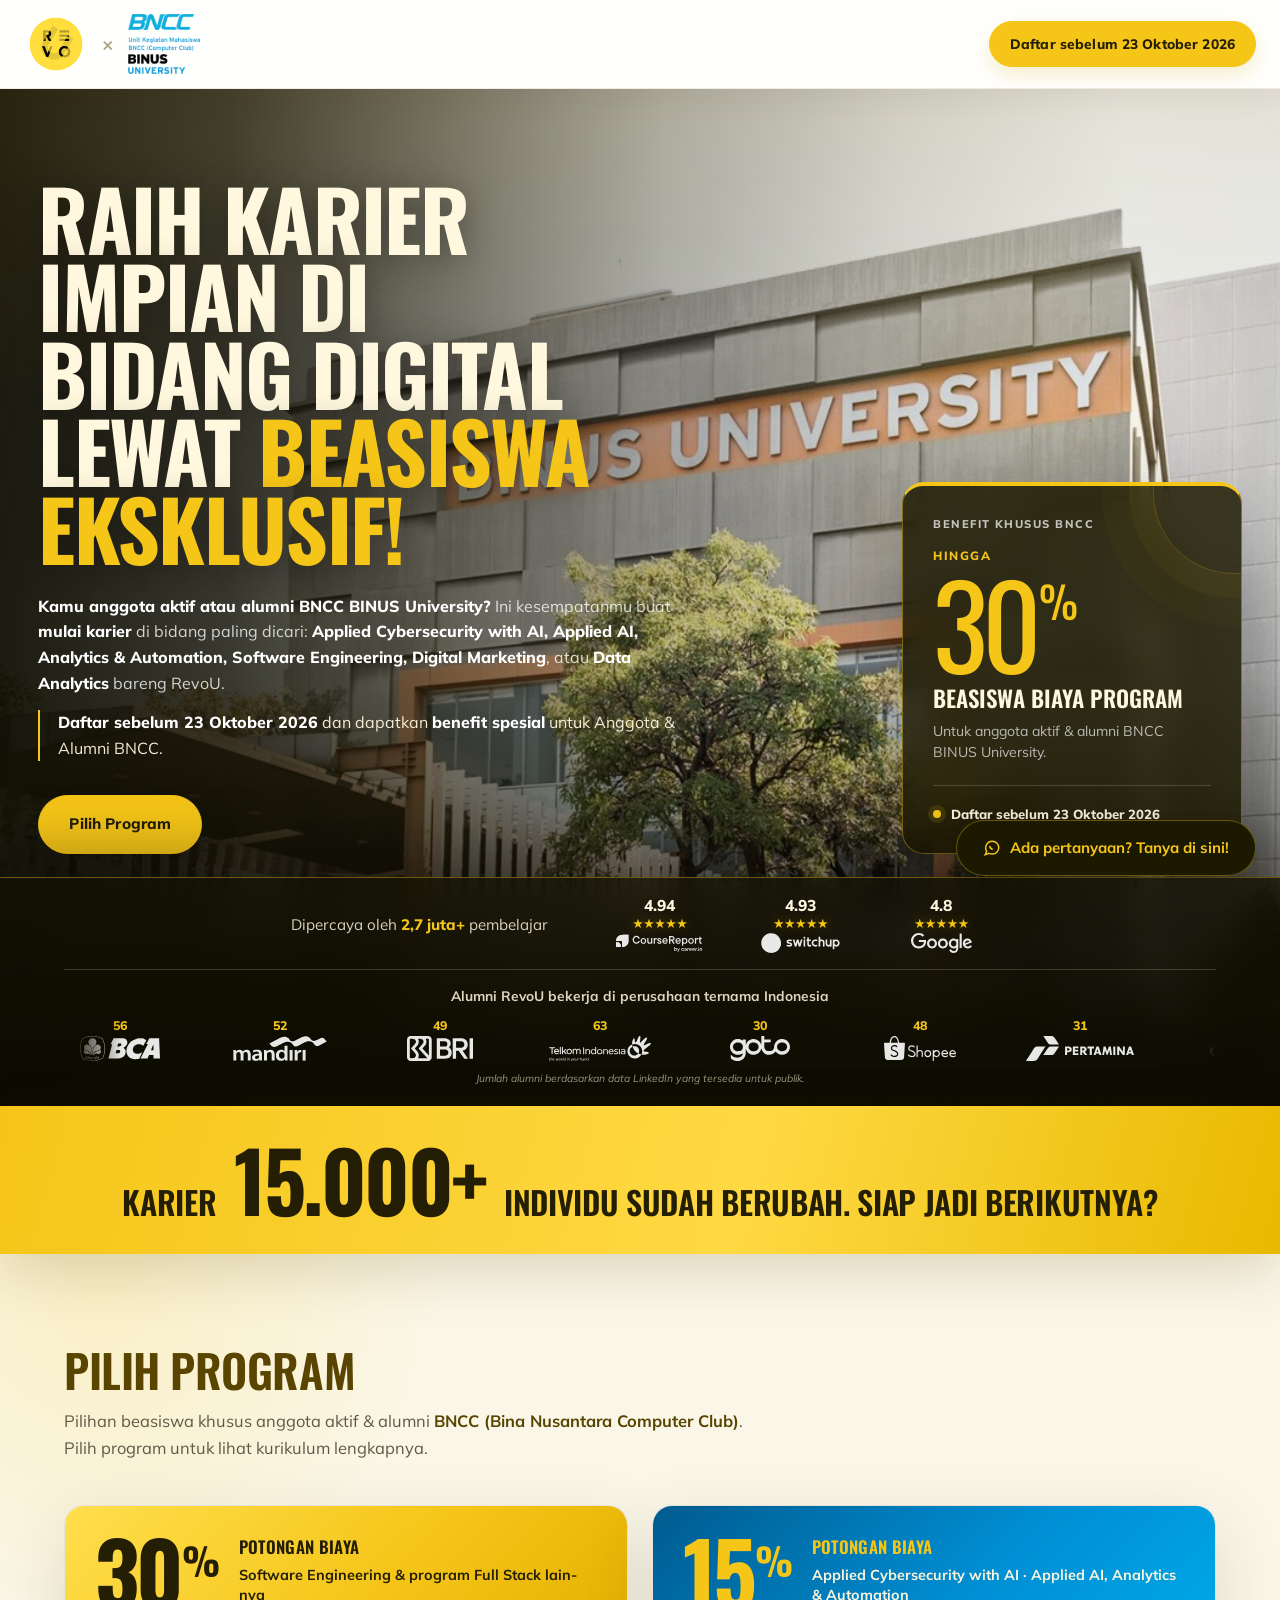
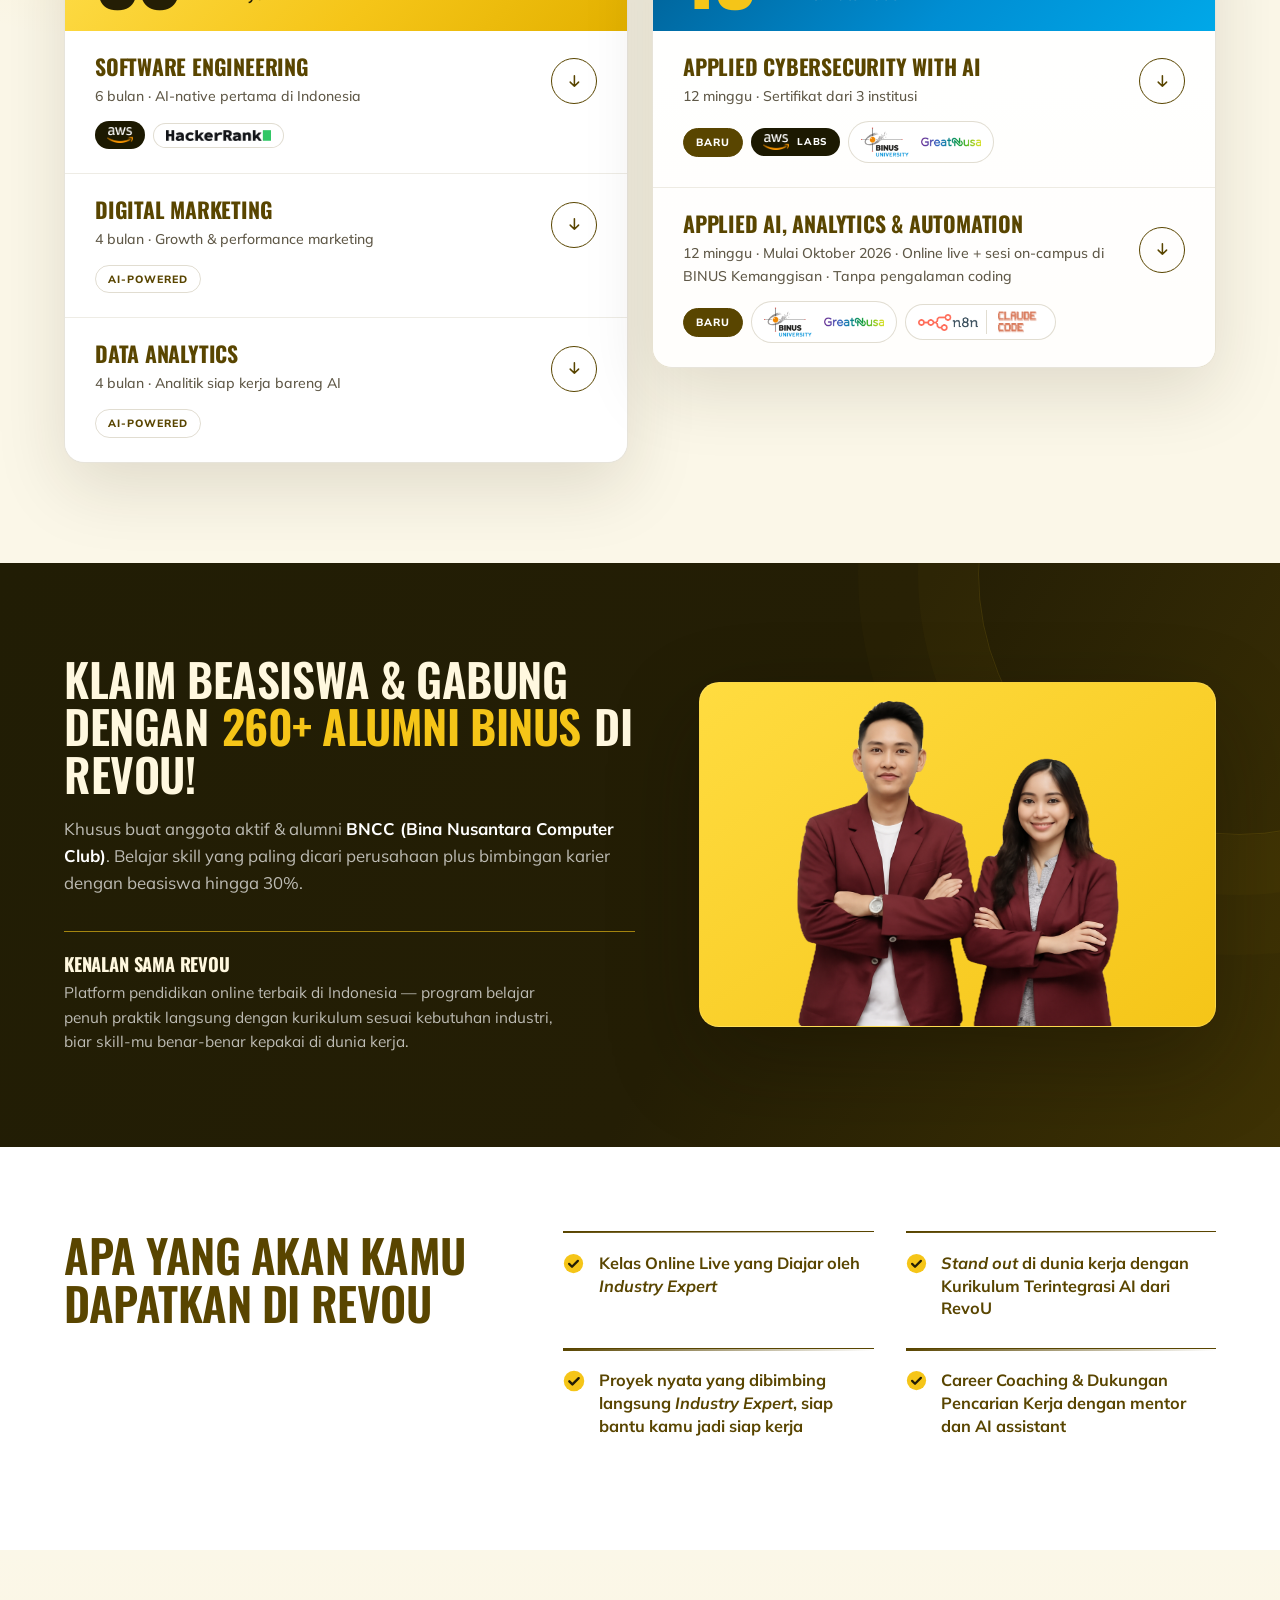
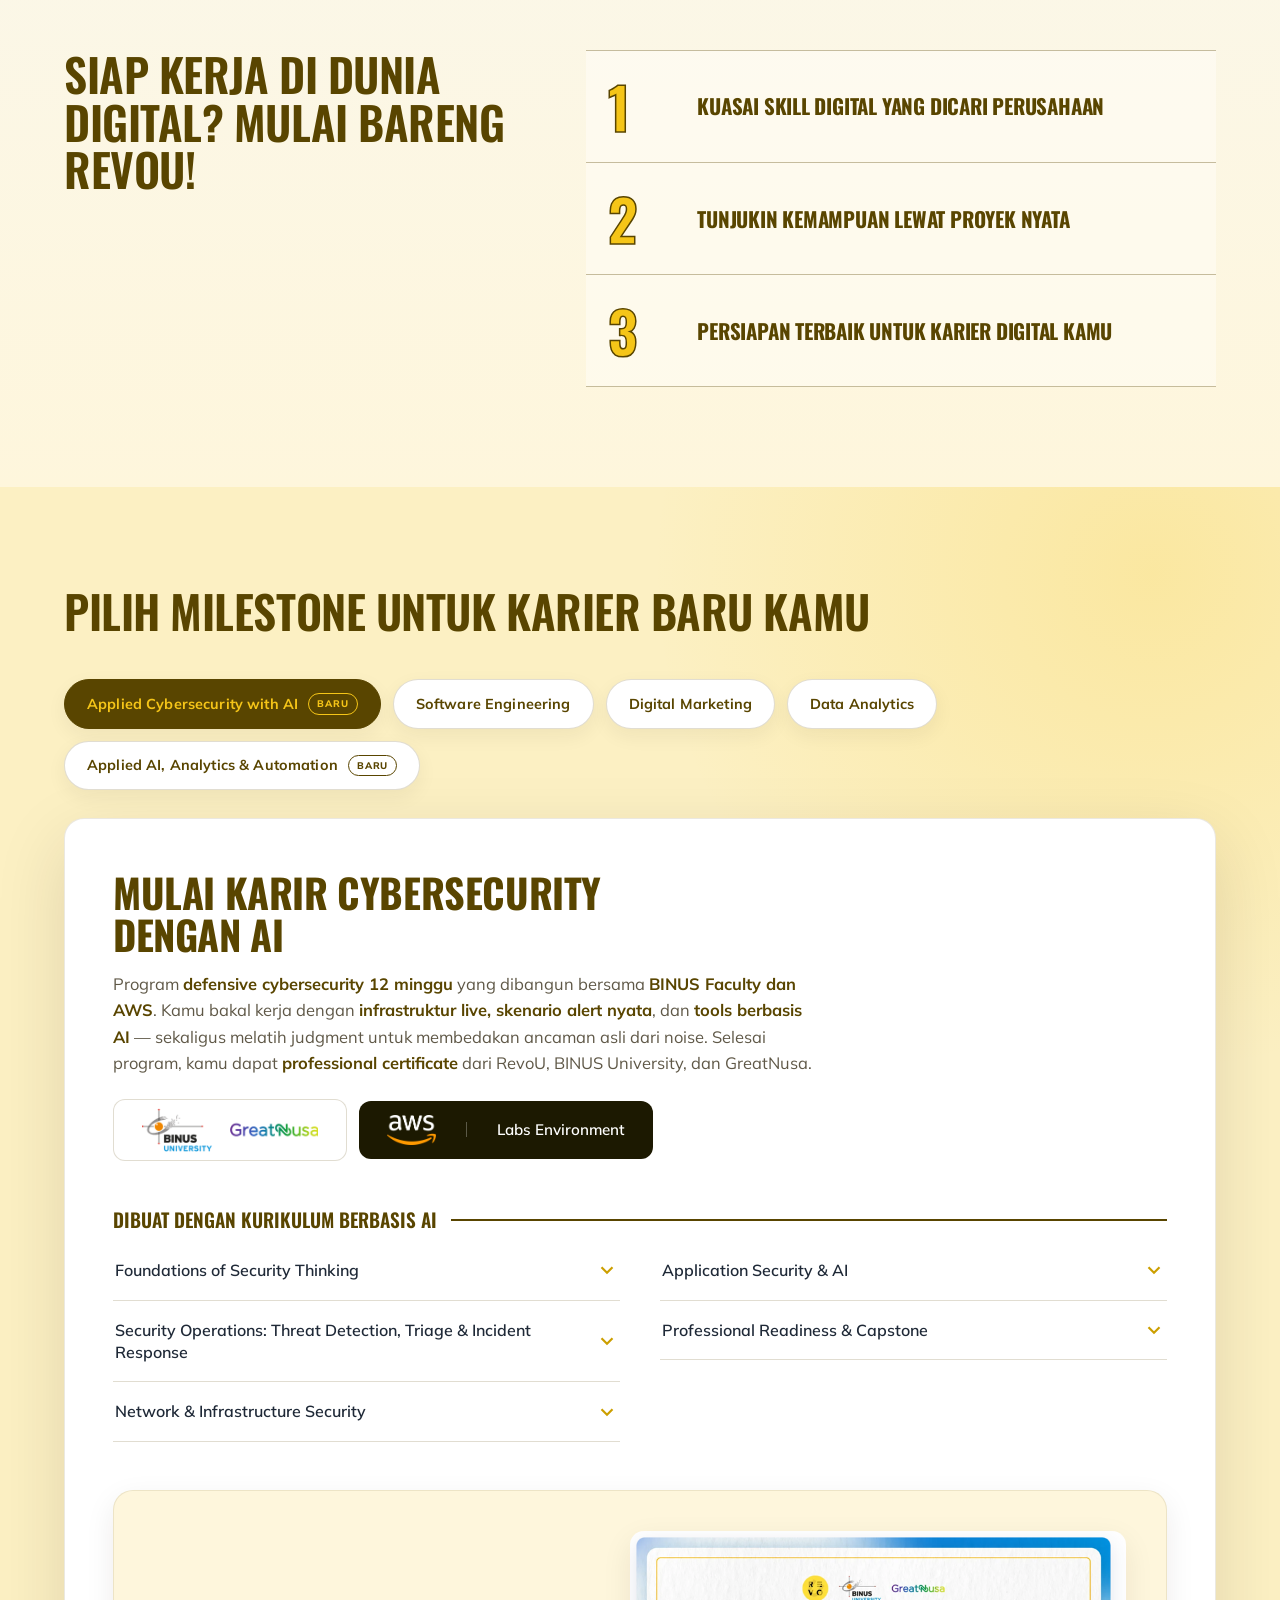
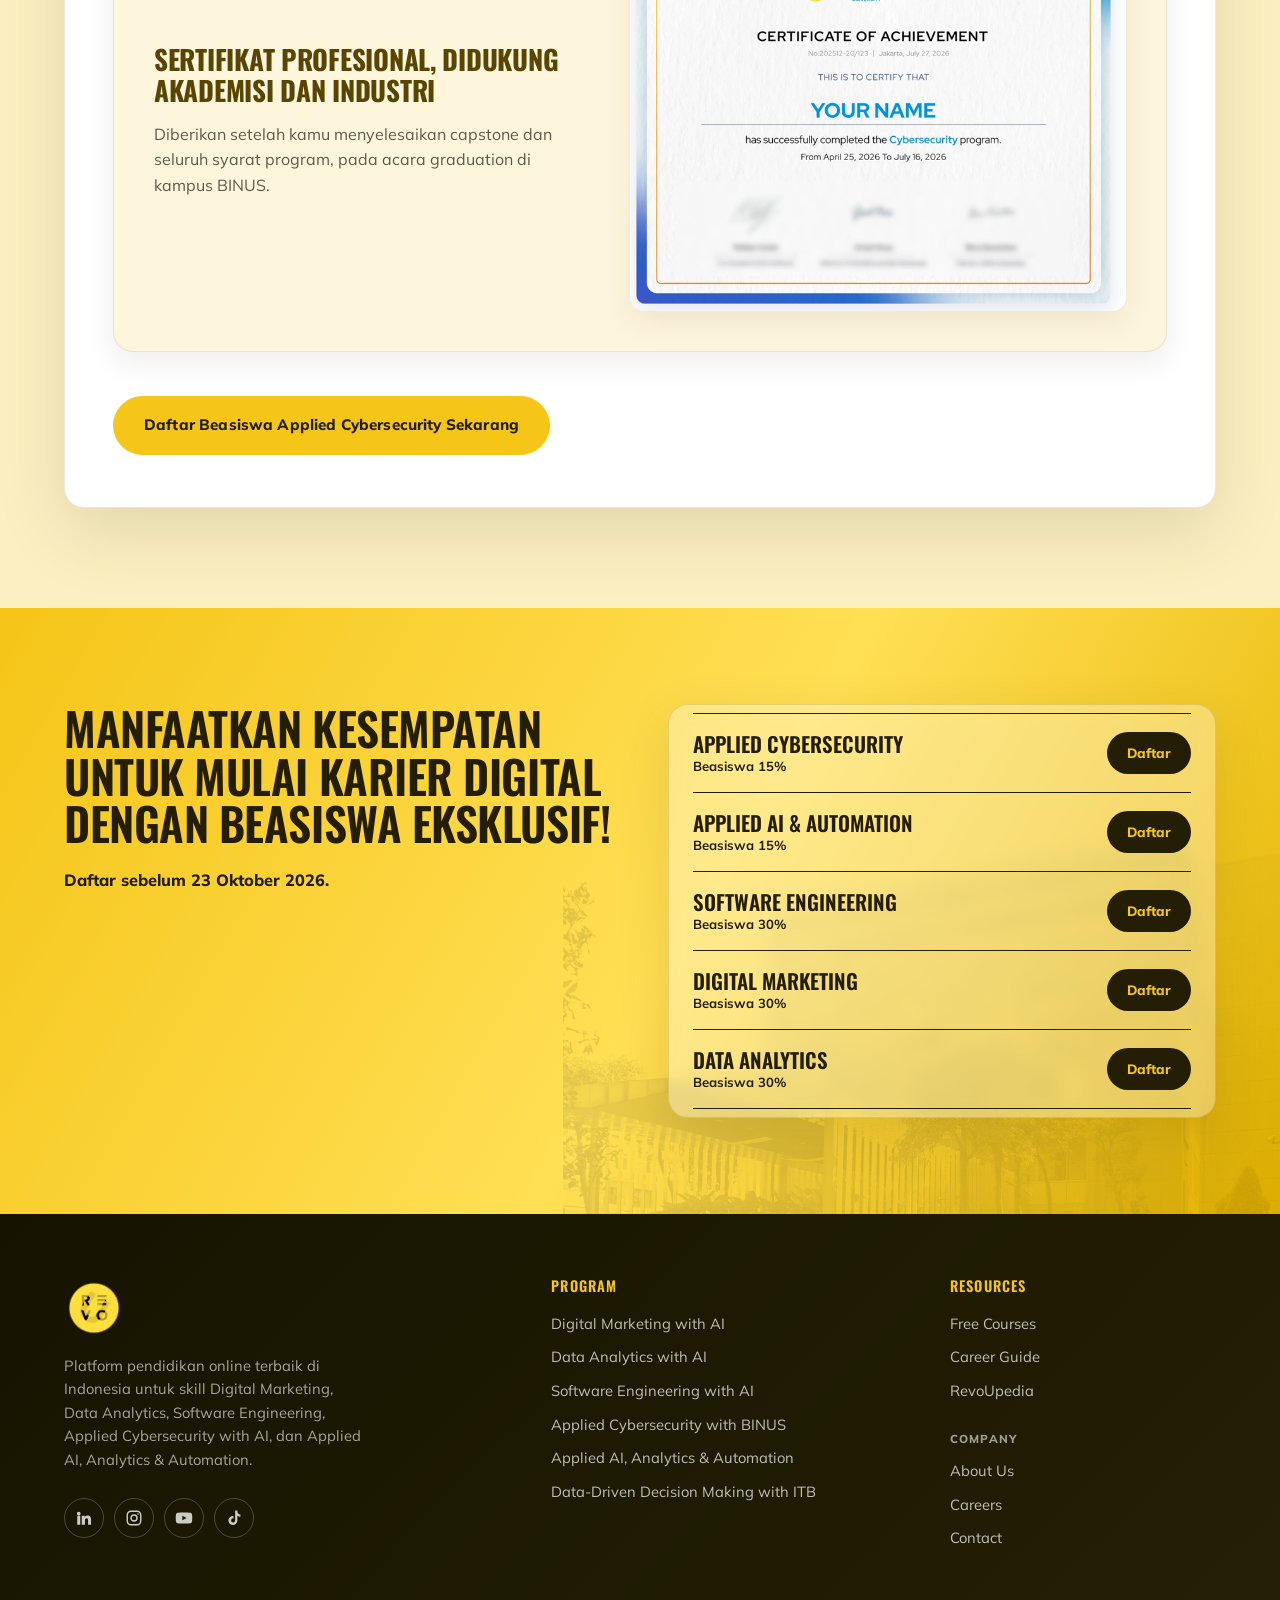
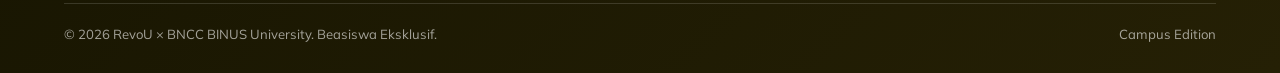
==== binus-bncc/index.html @ b72f0e7e "Use BINUS blue for 15 percent tier" ====
<!DOCTYPE html>
<html lang="id">
<head>
<meta charset="UTF-8">
<meta name="viewport" content="width=device-width, initial-scale=1.0">
<title>Beasiswa Eksklusif BNCC × RevoU — Campus Edition</title>
<meta name="description" content="Raih beasiswa eksklusif hingga 30% untuk anggota & alumni BNCC dari RevoU untuk program Software Engineering, Data Analytics, Digital Marketing, Applied Cybersecurity & Applied AI Automation. Daftar sekarang!">
<link rel="canonical" href="https://offer.revou.co/binus-bncc">
<meta property="og:type" content="website">
<meta property="og:site_name" content="RevoU x BNCC">
<meta property="og:locale" content="id_ID">
<meta property="og:url" content="https://offer.revou.co/binus-bncc">
<meta property="og:title" content="Beasiswa Eksklusif BNCC untuk Karier Masa Depan">
<meta property="og:description" content="Raih beasiswa eksklusif hingga 30% untuk anggota & alumni BNCC dari RevoU. Daftar sebelum 23 Oktober 2026.">
<meta property="og:image" content="https://offer.revou.co/binus-bncc/images/og-image.jpg">
<meta property="og:image:width" content="2253">
<meta property="og:image:height" content="1203">
<meta property="og:image:alt" content="Beasiswa Eksklusif BNCC x RevoU">
<meta name="twitter:card" content="summary_large_image">
<meta name="twitter:title" content="Beasiswa Eksklusif BNCC untuk Karier Masa Depan">
<meta name="twitter:description" content="Raih beasiswa eksklusif hingga 30% untuk anggota & alumni BNCC dari RevoU. Daftar sebelum 23 Oktober 2026.">
<meta name="twitter:image" content="https://offer.revou.co/binus-bncc/images/og-image.jpg">

<link rel="icon" type="image/png" href="/binus-bncc/images/revou-logo.png">
<link rel="apple-touch-icon" href="/binus-bncc/images/revou-logo.png">
<link rel="preconnect" href="https://fonts.googleapis.com">
<link rel="preconnect" href="https://fonts.gstatic.com" crossorigin>
<link href="https://fonts.googleapis.com/css2?family=Mulish:wght@400;500;600;700;800&family=Oswald:wght@500;600;700&display=swap" rel="stylesheet">
<link rel="preload" as="image" href="/binus-bncc/images/binus-campus.jpg">
<style>
  /* ============================================================
     RATE TIERS — a revou.co-faithful variation.
     The brand is a hard constraint here, so every token is revou.co's: cream page,
     one saturated yellow, the dark gold-brown as heading ink and hairline, Oswald
     uppercase for the display voice, Mulish for everything read, full pills for
     every button. What changes is composition:
       - the offer is organised the way it actually works — two scholarship rates,
         each owning its programmes — instead of five look-alike cards with rails
       - every section commits to a left-aligned, asymmetric split; nothing is a
         centred stack
       - hierarchy comes from brand colour blocks (yellow tier, brown tier, yellow
         close) and brown hairlines, not from soft shadows on every surface
     Radius is by role: 20px panels, 14px media, 999px controls. No box-shadows.
     ============================================================ */
  :root{
    --cream:#fef6dc;
    --cream-deep:#fcf0c3;
    --white:#ffffff;
    --yellow:#f5c518;
    --yellow-hover:#ffd233;
    --gold:#cc9f00;
    --brown:#594500;
    --brown-deep:#241e05;
    --night:#1c1901;
    --ink:#1f2937;
    --muted:#5f5847;
    --border:rgba(89,69,0,.18);
    --border-soft:rgba(89,69,0,.10);
    --r-panel:20px;
    --r-media:14px;
    --maxw:1200px;
    --nav-h:89px;           /* 64px logo + 24px padding + 1px border */
  }
  *{box-sizing:border-box;margin:0;padding:0}
  html{scroll-behavior:smooth}
  body{font-family:'Mulish',system-ui,-apple-system,sans-serif;background:var(--cream);color:var(--ink);
    line-height:1.6;-webkit-font-smoothing:antialiased;overflow-x:hidden}
  img{max-width:100%}
  /* components set their own display, which would otherwise beat the `hidden` attribute */
  [hidden]{display:none!important}
  ::selection{background:var(--yellow);color:var(--brown-deep)}
  :focus-visible{outline:3px solid var(--brown);outline-offset:3px;border-radius:6px}
  .wrap{max-width:var(--maxw);margin:0 auto;padding:0 24px}
  .vh{position:absolute;width:1px;height:1px;overflow:hidden;clip:rect(0 0 0 0);clip-path:inset(50%);white-space:nowrap}
  h1,h2,h3,h4{font-family:'Oswald','Arial Narrow',sans-serif;text-transform:uppercase;font-weight:600;
    line-height:1.05;letter-spacing:-.01em;color:var(--brown)}
  h1{font-size:clamp(2.6rem,5.6vw,4.5rem);font-weight:700;letter-spacing:-.02em;line-height:1}
  h2{font-size:clamp(1.9rem,3.8vw,2.85rem)}
  h3{font-size:clamp(1.2rem,2vw,1.6rem);font-weight:700}
  p{color:var(--muted)}
  b{color:var(--brown);font-weight:700}
  /* the highlighter: a hard-stop band of brand yellow behind a phrase — used on the one
     phrase per headline that carries the offer, never as general decoration */
  .mark{background:linear-gradient(transparent 58%,var(--yellow) 58%,var(--yellow) 94%,transparent 94%);
    padding:0 .06em;-webkit-box-decoration-break:clone;box-decoration-break:clone}

  /* ---- buttons: revou.co's one shape, the full pill ---- */
  .btn{display:inline-flex;align-items:center;justify-content:center;gap:10px;font-family:inherit;
    font-weight:800;font-size:.95rem;letter-spacing:.01em;padding:16px 30px;border-radius:999px;
    background:var(--yellow);color:var(--brown-deep);border:1.5px solid var(--yellow);text-decoration:none;
    cursor:pointer;text-align:center;transition:background .15s ease,color .15s ease,border-color .15s ease}
  .btn:hover{background:var(--yellow-hover);border-color:var(--yellow-hover)}
  .btn:active{background:var(--gold);border-color:var(--gold)}
  .btn.line{background:transparent;border-color:var(--brown);color:var(--brown)}
  .btn.line:hover{background:var(--brown);color:var(--cream)}
  .ico{width:1.05em;height:1.05em;flex:0 0 auto;display:block}

  /* ---- top bar ---- */
  /* sticky, so the logos and the deadline CTA stay in reach down the whole page */
  .topbar{position:sticky;top:0;z-index:40;background:var(--white);border-bottom:1px solid var(--border-soft)}
  /* in-page jumps (Pilih Program, tier rows) must land below the bar, not under it */
  [id]{scroll-margin-top:calc(var(--nav-h) + 16px)}
  .topbar .wrap{display:flex;align-items:center;justify-content:space-between;gap:16px;
    padding-top:12px;padding-bottom:12px}
  .logos{display:flex;align-items:center;gap:14px}
  .logo-revou-img{width:64px;height:64px;object-fit:contain;display:block}
  .logo-x{color:var(--brown);opacity:.5;font-weight:700;font-size:1.2rem}
  .logo-bncc-img{height:60px;width:auto;object-fit:contain;display:block}
  .top-cta{padding:11px 20px;font-size:.86rem}

  /* ---- hero: argument left, campus right, the rate as a seal where they meet ---- */
  .hero{padding:64px 0 88px}
  .hero-grid{display:grid;grid-template-columns:1.15fr .85fr;gap:64px;align-items:center}
  .hero h1{margin-bottom:26px}
  .hero .lead{font-size:1.05rem;max-width:58ch}
  .hero .lead+.lead{margin-top:14px}
  .hero-cta{display:flex;flex-wrap:wrap;gap:12px;margin-top:32px}
  .hero-media{position:relative}
  .hero-photo{display:block;width:100%;aspect-ratio:5/4;object-fit:cover;object-position:56% 60%;
    border-radius:var(--r-panel)}
  .seal{position:absolute;left:-44px;bottom:-36px;width:156px;height:156px;border-radius:50%;
    background:var(--yellow);border:4px solid var(--cream);outline:1.5px solid var(--brown);outline-offset:-12px;
    display:flex;flex-direction:column;align-items:center;justify-content:center;text-align:center;
    transform:rotate(-8deg);font-family:'Oswald',sans-serif;text-transform:uppercase;color:var(--brown-deep);
    line-height:1}
  .seal small{font-size:.74rem;font-weight:600;letter-spacing:.08em}
  .seal strong{font-size:3.1rem;font-weight:700;letter-spacing:-.03em;margin-top:4px}

  /* ---- stat bar ---- */
  .statbar{background:var(--yellow);padding:36px 0}
  .statbar h2{display:flex;flex-wrap:wrap;align-items:baseline;gap:4px 18px;color:var(--brown-deep);
    font-size:clamp(1.35rem,2.6vw,2rem)}
  .statbar .big{font-size:clamp(3rem,7vw,5.2rem);line-height:.9;letter-spacing:-.03em;font-weight:700}

  /* ---- section heads: title left, context right, sharing a baseline ---- */
  .sec-head{display:grid;grid-template-columns:1fr 1fr;gap:40px;align-items:end;margin-bottom:44px}
  .sec-head p{font-size:1.03rem;max-width:52ch}

  /* ---- rate tiers: the signature ----
     The two scholarship levels are the real structure of the offer, so they are the
     containers. Yellow owns 30%, brown owns 15% — both straight from the palette, so the
     split reads as brand, not as a new colour code. Each programme is one row and the
     whole row is the link into its curriculum. */
  .choose{padding:92px 0 100px}
  .tiers{display:grid;grid-template-columns:1fr 1fr;gap:24px;align-items:start}
  .tier{background:var(--white);border:1px solid var(--border);border-radius:var(--r-panel);overflow:hidden}
  .tier-head{display:grid;grid-template-columns:auto 1fr;gap:4px 22px;align-items:end;padding:28px 30px 26px}
  .t30 .tier-head{background:var(--yellow)}
  .t15 .tier-head{background:var(--brown)}
  .tier-rate{grid-row:1/3;font-family:'Oswald',sans-serif;font-weight:700;font-size:clamp(4rem,7vw,5.4rem);
    line-height:.8;letter-spacing:-.04em;color:var(--brown-deep)}
  .tier-rate i{font-style:normal;font-size:.44em;vertical-align:.85em;margin-left:2px}
  .t15 .tier-rate{color:var(--yellow)}
  .tier-lbl{font-family:'Oswald',sans-serif;text-transform:uppercase;font-weight:600;font-size:1.05rem;
    letter-spacing:.02em;color:var(--brown-deep)}
  .t15 .tier-lbl{color:var(--yellow)}
  .tier-for{font-size:.9rem;font-weight:700;line-height:1.4;color:var(--brown-deep)}
  .t15 .tier-for{color:var(--cream)}
  .prog{display:grid;grid-template-columns:1fr auto;gap:6px 18px;align-items:center;padding:24px 30px;
    border-top:1px solid var(--border-soft);text-decoration:none;color:var(--ink);transition:background .15s ease}
  .tier-head+.prog{border-top:0}
  .prog:hover{background:var(--cream)}
  .prog-name{font-family:'Oswald',sans-serif;text-transform:uppercase;font-weight:700;font-size:1.35rem;
    line-height:1.1;letter-spacing:-.01em;color:var(--brown)}
  .prog-meta{font-size:.88rem;font-weight:500;color:var(--muted)}
  .prog-tags{grid-column:1/-1;display:flex;flex-wrap:wrap;align-items:center;gap:8px;margin-top:8px}
  .prog-go{grid-column:2;grid-row:1/3;width:46px;height:46px;border-radius:50%;border:1.5px solid var(--brown);
    color:var(--brown);display:flex;align-items:center;justify-content:center;
    transition:background .15s ease,border-color .15s ease,color .15s ease}
  .prog:hover .prog-go{background:var(--yellow);border-color:var(--yellow);color:var(--brown-deep)}
  .tag{display:inline-flex;align-items:center;font-size:.66rem;font-weight:800;letter-spacing:.09em;
    text-transform:uppercase;padding:6px 12px;border-radius:999px;line-height:1.4;
    color:var(--brown);border:1px solid var(--border)}
  .tag.new{background:var(--brown);border-color:var(--brown);color:#fff}
  /* AWS mark is white-on-transparent, HackerRank is near-black — each needs its own chip tone */
  .chip{display:inline-flex;align-items:center;gap:8px;border-radius:999px;padding:6px 12px;line-height:1}
  .chip.dark{background:var(--night)}
  .chip.light{background:#fff;border:1px solid var(--border)}
  .chip img{width:auto;object-fit:contain;display:block}
  .chip .lbl{color:#fff;font-size:.62rem;font-weight:800;letter-spacing:.08em;text-transform:uppercase}
  .chip .lg-aws{height:16px}.chip .lg-hr{height:11px}.chip .lg-bg{height:30px}
  .chip .lg-n8n{height:17px}.chip .lg-cc{height:24px}
  .chip:has(.lg-bg),.chip:has(.lg-cc){padding:5px 12px}
  .chip .lg-n8n+.lg-cc{border-left:1px solid var(--border);padding-left:10px}

  /* ---- claim ---- */
  .claim{background:var(--cream-deep);padding:92px 0}
  .claim-grid{display:grid;grid-template-columns:1.05fr .95fr;gap:64px;align-items:center}
  .claim h2{margin-bottom:18px}
  .claim .lede{font-size:1.05rem;max-width:56ch}
  .kenalan{margin-top:34px;padding-top:22px;border-top:1.5px solid var(--brown)}
  .kenalan h3{font-size:1.15rem;margin-bottom:8px}
  .kenalan p{font-size:.96rem;max-width:56ch}
  .claim-visual{background:var(--yellow);border-radius:var(--r-panel);overflow:hidden;aspect-ratio:3/2}
  .claim-visual img{width:100%;height:100%;object-fit:cover;object-position:center bottom;display:block}

  /* ---- video ---- */
  .video-sec{padding:92px 0 84px}
  .video{position:relative;width:100%;aspect-ratio:16/9;border-radius:var(--r-panel);overflow:hidden;
    background:var(--night) center/cover no-repeat;cursor:pointer;display:flex;align-items:center;justify-content:center}
  .play{width:92px;height:92px;border-radius:50%;background:var(--yellow);display:flex;align-items:center;
    justify-content:center;transition:transform .2s ease}
  .play::after{content:"";border-left:26px solid var(--brown-deep);border-top:16px solid transparent;
    border-bottom:16px solid transparent;margin-left:8px}
  .video:hover .play{transform:scale(1.06)}
  .stats-banner{width:100%;height:auto;display:block;margin-top:48px}

  /* ---- what you get: a ruled 2×2, no cards ---- */
  .get{background:var(--white);padding:84px 0}
  .get-grid{display:grid;grid-template-columns:.8fr 1.2fr;gap:64px;align-items:start}
  .get-list{list-style:none;display:grid;grid-template-columns:1fr 1fr;gap:0 32px}
  .get-list li{display:flex;gap:14px;align-items:flex-start;border-top:1.5px solid var(--brown);padding:20px 0 28px;
    font-weight:700;color:var(--brown);font-size:1.02rem;line-height:1.4}
  .get-list li>span{display:block;min-width:0}
  .get-list li::before{content:"";flex:0 0 auto;width:1.35rem;height:1.35rem;margin-top:1px;
    background:url("data:image/svg+xml,%3Csvg xmlns='http://www.w3.org/2000/svg' viewBox='0 0 24 24'%3E%3Ccircle cx='12' cy='12' r='11' fill='%23f5c518'/%3E%3Cpath d='M7 12.4l3.3 3.3L17 9' fill='none' stroke='%23241e05' stroke-width='2.6' stroke-linecap='round' stroke-linejoin='round'/%3E%3C/svg%3E") center/contain no-repeat}

  /* ---- why: sticky intro beside three ruled points ---- */
  .why{padding:100px 0}
  .why-grid{display:grid;grid-template-columns:5fr 7fr;gap:72px;align-items:start}
  .why-intro{position:sticky;top:calc(var(--nav-h) + 32px)}
  .why-intro p{margin-top:18px;font-size:1.02rem}
  .why-item{display:grid;grid-template-columns:4.2rem 1fr;gap:22px;align-items:center;padding:32px 0;border-top:1.5px solid var(--brown)}
  .why-item:last-child{border-bottom:1.5px solid var(--brown)}
  .why-n{font-family:'Oswald',sans-serif;font-weight:700;font-size:3.6rem;line-height:.82;
    color:var(--yellow);-webkit-text-stroke:1.5px var(--brown)}
  .why-item h3{font-size:1.3rem}
  .why-item p{font-size:.98rem}

  /* ---- programme tabs ---- */
  .milestone{background:var(--cream-deep);padding:100px 0}
  .tabs{display:flex;flex-wrap:wrap;gap:10px;margin-bottom:28px}
  .tab{display:inline-flex;align-items:center;gap:10px;border:1.5px solid var(--border);background:var(--white);
    font-family:inherit;font-weight:700;font-size:.9rem;letter-spacing:.01em;color:var(--brown);cursor:pointer;
    padding:13px 22px;border-radius:999px;transition:border-color .15s ease,background .15s ease,color .15s ease}
  .tab:hover{border-color:var(--brown)}
  .tab[aria-selected="true"]{background:var(--brown);border-color:var(--brown);color:var(--yellow)}
  .tab .tag{padding:3px 8px;font-size:.6rem;border-color:currentColor;color:inherit}
  .program-panel{background:var(--white);border:1px solid var(--border);border-radius:var(--r-panel);padding:52px 48px}
  .panel{display:none}
  .panel.active{display:block}
  .panel h3.p-title{font-size:clamp(1.7rem,3.2vw,2.5rem);margin-bottom:16px;max-width:26ch}
  .panel .p-desc{font-size:1.03rem;max-width:70ch}
  .panel .badge-line{font-family:'Oswald',sans-serif;text-transform:uppercase;color:var(--brown);font-size:1.2rem;
    font-weight:600;margin:44px 0 6px;display:flex;align-items:center;gap:14px}
  .panel .badge-line::after{content:"";flex:1;height:1.5px;background:var(--brown)}
  .acc-cols{display:grid;grid-template-columns:1fr 1fr;gap:0 40px;align-items:start}
  .acc-item{border-bottom:1px solid var(--border)}
  .acc-head{width:100%;text-align:left;background:none;border:none;font-family:inherit;font-weight:600;
    font-size:1rem;line-height:1.4;padding:18px 2px;cursor:pointer;display:flex;justify-content:space-between;
    align-items:center;gap:16px;color:var(--ink);transition:color .15s ease}
  .acc-head:hover,.acc-item.open .acc-head{color:var(--brown)}
  .acc-item.open .acc-head{font-weight:700}
  .chev{flex:0 0 auto;color:var(--gold);transition:transform .25s ease}
  .acc-item.open .chev{transform:rotate(180deg);color:var(--brown)}
  .acc-body{max-height:0;overflow:hidden;transition:max-height .3s ease}
  .acc-body .inner{padding:0 2px 20px;color:var(--muted);font-size:.96rem}
  .acc-body .inner ul{margin:2px 0 0 18px}
  .acc-body .inner li{margin-bottom:8px}
  .timeline-head{font-family:'Oswald',sans-serif;text-transform:uppercase;color:var(--brown);font-size:1.2rem;
    font-weight:600;margin:48px 0 18px}
  .timeline-img{width:100%;height:auto;display:block;border-radius:var(--r-media)}
  .partner-logos{display:inline-flex;gap:12px;align-items:center;flex-wrap:wrap;margin-top:22px}
  .partner-logos .chip{gap:30px;padding:14px 28px;border-radius:12px}
  .partner-logos img{height:30px;width:auto;object-fit:contain;display:block}
  .partner-logos .lg-hr{height:20px}
  .partner-logos .lg-bg{height:44px}
  .partner-logos .chip.light:has(.lg-bg){padding-top:8px;padding-bottom:8px}
  .partner-note{color:#fff;font-weight:600;font-size:.95rem;padding-left:30px;border-left:1px solid rgba(255,255,255,.28)}
  .tool-row{display:flex;flex-wrap:wrap;align-items:center;gap:16px 30px}
  .tool-logo{width:auto;object-fit:contain;display:block}
  .tool-logo.lg-claude{height:25px}.tool-logo.lg-cc{height:31px}.tool-logo.lg-n8n{height:23px}.tool-logo.lg-gpt{height:26px}
  .cert-showcase{display:grid;grid-template-columns:1fr 1.15fr;gap:44px;align-items:center;margin-top:48px;
    padding:40px;background:var(--cream);border-radius:var(--r-panel)}
  .cert-copy h4{font-size:clamp(1.3rem,2.2vw,1.7rem);font-weight:700;line-height:1.14;margin-bottom:16px}
  .cert-copy h4:last-child{margin-bottom:0}
  .cert-copy p{font-size:1rem}
  .cert-visual img{width:100%;height:auto;display:block;border-radius:var(--r-media)}
  .panel-cta{margin-top:44px}

  /* ---- alumni: before → after as two steps joined by a line ---- */
  .testi{background:var(--white);padding:100px 0}
  .testi-grid{display:grid;grid-template-columns:4fr 8fr;gap:64px;align-items:center}
  .testi-intro h2{margin-bottom:28px}
  .car-nav{display:flex;align-items:center;gap:10px}
  .car-btn{width:50px;height:50px;border-radius:50%;border:1.5px solid var(--brown);background:var(--white);
    color:var(--brown);cursor:pointer;display:flex;align-items:center;justify-content:center;
    transition:background .15s ease,border-color .15s ease,color .15s ease}
  .car-btn:hover{background:var(--yellow);border-color:var(--yellow);color:var(--brown-deep)}
  .car-btn svg{width:20px;height:20px;display:block}
  .car-count{font-family:'Oswald',sans-serif;font-weight:600;font-size:1.05rem;letter-spacing:.04em;
    color:var(--brown);margin-left:10px}
  .slide{display:none}
  .slide.active{display:grid;grid-template-columns:240px 1fr;gap:36px;align-items:center}
  .slide .avatar-img{width:100%;aspect-ratio:3/4;border-radius:var(--r-media);object-fit:cover;object-position:top;display:block}
  .t-name{font-family:'Oswald',sans-serif;text-transform:uppercase;color:var(--brown);font-size:1.9rem;
    font-weight:700;line-height:1.05;margin-bottom:20px}
  .t-step{border-radius:var(--r-media);padding:16px 20px}
  .t-step.before{background:var(--cream)}
  .t-step.after{background:var(--yellow)}
  .t-join{display:block;width:1.5px;height:22px;background:var(--brown);margin-left:30px}
  .t-label{display:block;font-size:.7rem;font-weight:800;letter-spacing:.1em;text-transform:uppercase;
    color:var(--brown);margin-bottom:4px}
  .t-role{display:block;font-size:1.06rem;font-weight:800;color:var(--brown-deep);line-height:1.3}
  .t-at{display:block;font-size:.95rem;color:var(--muted)}
  .t-step.after .t-at{color:var(--brown-deep)}

  /* ---- final: the one full-yellow close ---- */
  .final{background:var(--yellow);padding:96px 0}
  .final-grid{display:grid;grid-template-columns:1fr 1fr;gap:56px;align-items:start}
  .final h2{color:var(--brown-deep)}
  .final .deadline{margin-top:20px;font-weight:800;color:var(--brown-deep);font-size:1.02rem}
  .cta-list{list-style:none}
  .cta-list a{display:flex;align-items:center;justify-content:space-between;gap:16px;padding:18px 0;
    border-top:1.5px solid var(--brown-deep);text-decoration:none;color:var(--brown-deep)}
  .cta-list li:last-child a{border-bottom:1.5px solid var(--brown-deep)}
  .cta-name{font-family:'Oswald',sans-serif;text-transform:uppercase;font-weight:600;font-size:clamp(1.05rem,1.8vw,1.3rem);line-height:1.15}
  .cta-name small{display:block;font-family:'Mulish',sans-serif;text-transform:none;font-weight:700;font-size:.82rem;margin-top:3px}
  .cta-pill{flex:0 0 auto;font-weight:800;font-size:.85rem;padding:10px 20px;border-radius:999px;
    background:var(--brown-deep);color:var(--yellow);transition:background .15s ease,color .15s ease}
  .cta-list a:hover .cta-pill{background:var(--night);color:#fff}
  .cta-list a:focus-visible{outline-color:var(--brown-deep)}

  /* ---- footer ---- */
  footer{background:var(--night);color:rgba(255,255,255,.72);padding:64px 0 28px;font-size:.92rem}
  .foot-grid{display:grid;grid-template-columns:5fr 4fr 3fr;gap:44px}
  footer h4{font-size:.9rem;font-weight:600;letter-spacing:.08em;color:var(--yellow);margin-bottom:14px}
  footer p{color:rgba(255,255,255,.62);max-width:34ch}
  footer a{color:rgba(255,255,255,.72);text-decoration:none;display:block;padding:5px 0}
  footer a:hover{color:var(--yellow)}
  footer :focus-visible{outline-color:var(--yellow)}
  .foot-logo-img{width:60px;height:60px;object-fit:contain;display:block;margin-bottom:16px}
  .foot-sub{font-size:.72rem;font-weight:800;letter-spacing:.1em;text-transform:uppercase;
    color:rgba(255,255,255,.58);margin:22px 0 6px}
  .foot-social{display:flex;gap:10px;margin-top:26px}
  .foot-social a{display:inline-flex;align-items:center;justify-content:center;width:40px;height:40px;padding:0;
    border-radius:50%;border:1px solid rgba(255,255,255,.22);color:rgba(255,255,255,.78);transition:.15s}
  .foot-social a:hover{background:var(--yellow);border-color:var(--yellow);color:var(--brown-deep)}
  .foot-social svg{width:18px;height:18px;display:block}
  .foot-bottom{border-top:1px solid rgba(255,255,255,.14);margin-top:48px;padding-top:20px;display:flex;
    justify-content:space-between;flex-wrap:wrap;gap:12px;color:rgba(255,255,255,.6);font-size:.82rem}

  /* ---- whatsapp: dark, so it never reads as one more yellow CTA ---- */
  .wa{position:fixed;right:24px;bottom:24px;z-index:50;background:var(--night);color:var(--yellow);
    border-radius:999px;padding:15px 26px;font-weight:700;text-decoration:none;font-size:.94rem;
    border:1.5px solid rgba(245,197,24,.35);transition:background .15s ease}
  .wa:hover{background:var(--brown-deep)}
  .wa:focus-visible{outline-color:var(--yellow)}

  @media(max-width:960px){
    .hero{padding:44px 0 72px}
    .hero-grid,.claim-grid,.get-grid,.why-grid,.testi-grid,.final-grid,.sec-head{grid-template-columns:1fr}
    .hero-grid{gap:44px}
    .seal{left:auto;right:18px;bottom:-34px;width:128px;height:128px}
    .seal strong{font-size:2.5rem}
    .sec-head{gap:14px}
    .tiers{grid-template-columns:1fr}
    .claim-grid,.get-grid,.testi-grid,.final-grid{gap:36px}
    .why-grid{gap:28px}
    .why-intro{position:static}
    .acc-cols{grid-template-columns:1fr}
    .acc-col+.acc-col{border-top:0}
    .cert-showcase{grid-template-columns:1fr;gap:26px;padding:28px 22px}
    .program-panel{padding:34px 22px}
    .foot-grid{grid-template-columns:1fr 1fr}
  }
  @media(max-width:560px){
    :root{--nav-h:77px}
    .top-cta{display:none}
    .logo-revou-img{width:52px;height:52px}
    .logo-bncc-img{height:50px}
    .get-list{grid-template-columns:1fr}
    .prog{padding:20px 20px}
    .tier-head{padding:22px 20px}
    .slide.active{grid-template-columns:1fr}
    .slide .avatar-img{max-width:200px}
    .tab{padding:11px 16px;font-size:.84rem}
    .foot-grid{grid-template-columns:1fr}
    .wa{right:14px;bottom:14px;padding:13px 20px;font-size:.86rem}
  }
  @media(prefers-reduced-motion:reduce){
    html{scroll-behavior:auto}
    *,*::before,*::after{transition-duration:.01ms!important;animation-duration:.01ms!important}
  }

  /* ============================================================
     CAMPUS EDITION — premium depth, same RevoU × BINUS system.
     The authentic campus photograph owns the first viewport. The familiar cream,
     yellow and brown palette, Oswald/Mulish pairing and pill CTAs remain unchanged;
     hierarchy now comes from cinematic contrast, warm highlights and restrained
     elevation instead of a sequence of flat colour fields.
     ============================================================ */
  :root{
    --shadow-sm:0 10px 30px rgba(36,30,5,.08);
    --shadow-md:0 24px 70px rgba(36,30,5,.13);
    --shadow-deep:0 34px 90px rgba(15,13,2,.32);
  }
  body{background:#fbf7e8}
  .topbar{background:rgba(255,255,255,.94);border-bottom-color:rgba(89,69,0,.1);
    box-shadow:0 8px 34px rgba(36,30,5,.07);backdrop-filter:blur(18px);-webkit-backdrop-filter:blur(18px)}
  .topbar .wrap{max-width:1320px}
  .top-cta{box-shadow:0 8px 22px rgba(204,159,0,.2)}

  /* Campus-led hero */
  .hero{position:relative;isolation:isolate;min-height:calc(100svh - var(--nav-h));padding:0;
    overflow:hidden;background:var(--night);display:flex;align-items:stretch}
  .hero-media{position:absolute;inset:0;z-index:-2}
  .hero-photo{width:100%;height:100%;aspect-ratio:auto;object-fit:cover;object-position:50% 49%;border-radius:0;
    filter:saturate(.92) contrast(1.04)}
  .hero-media::before{content:"";position:absolute;inset:0;z-index:1;background:
    linear-gradient(90deg,rgba(16,14,2,.94) 0%,rgba(20,17,3,.82) 18%,rgba(25,21,3,.58) 34%,rgba(25,21,3,.28) 52%,rgba(25,21,3,.10) 70%,transparent 88%),
    linear-gradient(0deg,rgba(16,14,2,.8) 0%,transparent 42%,rgba(16,14,2,.12) 100%)}
  .hero-media::after{content:"";position:absolute;inset:0;z-index:1;background:
    radial-gradient(circle at 82% 28%,rgba(245,197,24,.2),transparent 28%),
    linear-gradient(180deg,rgba(245,197,24,.06),transparent 30%);mix-blend-mode:screen}
  .hero-grid{width:100%;max-width:1500px;min-height:calc(100svh - var(--nav-h));grid-template-columns:minmax(0,1.15fr) minmax(290px,.48fr);
    gap:clamp(32px,4vw,64px);align-items:end;padding:clamp(72px,10vh,120px) clamp(32px,3vw,48px) clamp(64px,9vh,104px);
    position:relative;z-index:2}
  .hero-copy{max-width:700px}
  .hero h1{font-size:clamp(3.2rem,6.5vw,6rem);line-height:.93;color:#fff8df;margin-bottom:28px;
    max-width:12.5ch;text-shadow:0 5px 34px rgba(0,0,0,.38)}
  .hero .mark{color:var(--yellow);background:none;padding:0}
  .hero .lead{color:rgba(255,255,255,.79);font-size:clamp(1rem,1.25vw,1.12rem);max-width:66ch}
  .hero .lead b{color:#fff;font-weight:800}
  .hero .lead+.lead{padding-left:18px;border-left:2px solid var(--yellow);color:rgba(255,248,223,.94)}
  .hero-cta{margin-top:34px}
  .hero .btn{box-shadow:0 12px 34px rgba(0,0,0,.25)}
  .hero .btn.line{border-color:rgba(255,255,255,.7);color:#fff;background:rgba(255,255,255,.04);backdrop-filter:blur(8px)}
  .hero .btn.line:hover{background:#fff;color:var(--brown-deep)}
  .hero-offer{position:relative;align-self:end;padding:30px 30px 28px;background:rgba(28,25,1,.84);
    border:1px solid rgba(245,197,24,.42);border-top:4px solid var(--yellow);border-radius:22px;
    box-shadow:var(--shadow-deep);backdrop-filter:blur(16px);-webkit-backdrop-filter:blur(16px);overflow:hidden}
  .hero-offer::after{content:"";position:absolute;width:160px;height:160px;right:-74px;top:-74px;border-radius:50%;
    border:1px solid rgba(245,197,24,.22);box-shadow:0 0 0 24px rgba(245,197,24,.035),0 0 0 52px rgba(245,197,24,.025)}
  .offer-kicker{color:rgba(255,255,255,.72);font-size:.7rem;font-weight:800;letter-spacing:.13em;text-transform:uppercase}
  .offer-number{display:block;font-family:'Oswald',sans-serif;font-size:clamp(5.6rem,9vw,8rem);
    line-height:.85;letter-spacing:-.055em;color:var(--yellow);margin:16px 0 14px}
  .offer-number small{display:block;font-family:'Mulish',sans-serif;font-size:.75rem;line-height:1;
    letter-spacing:.12em;text-transform:uppercase;font-weight:800;margin-bottom:12px}
  .offer-value{display:flex;align-items:flex-start}
  .offer-value i{font-style:normal;font-size:.38em;line-height:1;margin:.12em 0 0 .08em}
  .offer-title{font-family:'Oswald',sans-serif;text-transform:uppercase;color:#fff8df;font-size:1.42rem;
    font-weight:600;line-height:1.08}
  .offer-copy{color:rgba(255,255,255,.68);font-size:.88rem;line-height:1.5;margin-top:10px}
  .offer-deadline{display:flex;align-items:center;gap:10px;margin-top:22px;padding-top:18px;border-top:1px solid rgba(255,255,255,.16);
    color:#fff8df;font-weight:800;font-size:.82rem}
  .offer-deadline::before{content:"";width:8px;height:8px;border-radius:50%;background:var(--yellow);box-shadow:0 0 0 5px rgba(245,197,24,.13)}

  /* RevoU-style proof dock: ratings count up, company logos move continuously. */
  .hero-grid{padding-bottom:clamp(244px,28vh,280px)}
  .hero-proof{position:absolute;z-index:3;inset:auto 0 0;
    background:linear-gradient(180deg,rgba(18,16,2,.78),rgba(13,12,2,.96));color:#fff8df;
    border-top:1px solid rgba(245,197,24,.42);box-shadow:0 -22px 60px rgba(7,6,1,.32);
    backdrop-filter:blur(16px);-webkit-backdrop-filter:blur(16px)}
  .proof-inner{max-width:1352px;margin:0 auto;padding:20px clamp(24px,5vw,64px) 18px}
  .proof-top{display:flex;align-items:center;justify-content:center;gap:clamp(34px,5vw,68px);margin-bottom:16px}
  .proof-title{font-size:.95rem;color:rgba(255,248,223,.84);white-space:nowrap}
  .proof-title b{font-weight:800;color:var(--yellow)}
  .proof-ratings{display:flex;align-items:flex-start;gap:clamp(28px,3.5vw,46px)}
  .proof-rating{display:grid;justify-items:center;gap:3px;min-width:96px}
  .proof-score{font-size:.98rem;font-weight:800;line-height:1;color:#fff8df}
  .proof-stars{color:var(--yellow);font-size:.8rem;line-height:1;letter-spacing:-.04em;text-shadow:0 0 12px rgba(245,197,24,.3)}
  .proof-rating img{display:block;width:auto;height:20px;max-width:96px;filter:brightness(0) invert(1);opacity:.9}
  .company-proof{padding-top:15px;border-top:1px solid rgba(255,248,223,.18)}
  .company-proof-title{text-align:center;font-size:.86rem;font-weight:700;color:rgba(255,248,223,.86);margin-bottom:12px}
  .company-marquee{position:relative;overflow:hidden;-webkit-mask-image:linear-gradient(90deg,transparent,#000 5%,#000 95%,transparent);
    mask-image:linear-gradient(90deg,transparent,#000 5%,#000 95%,transparent)}
  .company-track{display:flex;align-items:center;width:max-content}
  .company-track.is-ready{animation:companyMarquee 30s linear infinite}
  .company-set{display:flex;align-items:center;gap:48px;flex:0 0 auto;padding-right:48px}
  .company-item{display:grid;justify-items:center;gap:5px;min-width:112px;flex:0 0 auto}
  .company-count{font-size:.78rem;font-weight:800;line-height:1;color:var(--yellow)}
  .company-item img{display:block;width:auto;height:25px;max-width:132px;filter:brightness(0) invert(1);opacity:.9}
  .company-more{min-width:148px;border-radius:10px;background:rgba(245,197,24,.12);
    border:1px solid rgba(245,197,24,.36);padding:10px 15px;text-align:center;
    font-size:.78rem;font-weight:800;line-height:1.25;color:#fff8df}
  .company-note{text-align:center;margin-top:10px;font-size:.65rem;font-style:italic;color:rgba(255,248,223,.58)}
  @keyframes proofReveal{from{opacity:0;transform:translateY(18px)}to{opacity:1;transform:none}}
  @keyframes companyMarquee{to{transform:translateX(-50%)}}
  .hero-proof{animation:proofReveal .7s cubic-bezier(.16,1,.3,1) .65s both}

  /* Depth and section rhythm */
  .statbar{position:relative;z-index:3;background:linear-gradient(105deg,#f5c518 0%,#ffd943 58%,#e8b900 100%);
    box-shadow:0 18px 55px rgba(89,69,0,.18)}
  .statbar h2{justify-content:center;text-align:center}
  .choose{position:relative;background:
    radial-gradient(circle at 8% 4%,rgba(245,197,24,.16),transparent 24%),#fbf7e8}
  .choose .sec-head{grid-template-columns:1fr;gap:14px}
  .choose .sec-head p{max-width:68ch}
  .tier{border-color:rgba(89,69,0,.14);box-shadow:var(--shadow-md);transition:transform .25s ease,box-shadow .25s ease}
  .tier:hover{transform:translateY(-5px);box-shadow:0 30px 84px rgba(36,30,5,.17)}
  .t30 .tier-head{background:linear-gradient(135deg,#ffdf4d 0%,var(--yellow) 58%,#e3b100 100%)}
  .t15{background:linear-gradient(180deg,#fff 0%,#fffcf3 100%)}
  .t15 .tier-head{background:linear-gradient(135deg,#005b8f 0%,#008ed3 58%,#00a8e8 100%)}
  .prog{background:rgba(255,255,255,.76)}
  .prog:hover{background:#fff9e6}
  .prog-go{box-shadow:inset 0 0 0 0 var(--yellow);transition:background .2s ease,border-color .2s ease,color .2s ease,transform .2s ease}
  .prog:hover .prog-go{transform:translateY(3px)}

  .claim{background:linear-gradient(120deg,#211d05 0%,var(--brown-deep) 58%,#3e3204 100%);position:relative;overflow:hidden}
  .claim::after{content:"";position:absolute;width:520px;height:520px;right:-220px;top:-250px;border-radius:50%;
    border:1px solid rgba(245,197,24,.13);box-shadow:0 0 0 60px rgba(245,197,24,.025),0 0 0 120px rgba(245,197,24,.018)}
  .claim-grid{position:relative;z-index:1}
  .claim h2,.claim h3{color:#fff8df}
  .claim p{color:rgba(255,255,255,.7)}
  .claim b{color:#fff}
  .claim .mark{color:var(--yellow);background:none}
  .kenalan{border-top-color:rgba(245,197,24,.62)}
  .claim-visual{background:linear-gradient(145deg,#ffdc40,var(--yellow));box-shadow:var(--shadow-deep);border:1px solid rgba(255,255,255,.14)}

  .get{background:#fff}
  .get-list li{position:relative;padding-right:12px}
  .get-list li::after{content:"";position:absolute;inset:0 0 auto;height:1.5px;background:linear-gradient(90deg,var(--brown),transparent)}
  .why{background:linear-gradient(180deg,#fbf7e8 0%,#fef6dc 100%)}
  .why-item{background:rgba(255,255,255,.38);padding-left:22px;padding-right:22px;border-top-color:rgba(89,69,0,.34);transition:background .2s ease,transform .2s ease}
  .why-item:hover{background:rgba(255,255,255,.8);transform:translateX(5px)}
  .why-item:last-child{border-bottom-color:rgba(89,69,0,.34)}
  .milestone{background:
    radial-gradient(circle at 90% 5%,rgba(245,197,24,.2),transparent 25%),var(--cream-deep)}
  .milestone .sec-head{grid-template-columns:1fr}
  .tabs{gap:12px}
  .tab{box-shadow:0 7px 20px rgba(36,30,5,.06)}
  .program-panel{border-color:rgba(89,69,0,.12);box-shadow:var(--shadow-md)}
  .cert-showcase{border:1px solid rgba(89,69,0,.1);box-shadow:var(--shadow-sm)}
  .cert-visual img{box-shadow:var(--shadow-sm)}
  .final{background:linear-gradient(120deg,#f5c518 0%,#ffdf54 54%,#e5b400 100%);position:relative;overflow:hidden}
  .final::after{content:"";position:absolute;right:-3%;bottom:-10%;width:min(59vw,880px);aspect-ratio:1257/838;
    background:url('/binus-bncc/images/binus-campus.png') right bottom/contain no-repeat;
    filter:grayscale(1) contrast(1.08);mix-blend-mode:multiply;opacity:.13;pointer-events:none}
  .final-grid{position:relative;z-index:1}
  .cta-list{background:rgba(255,255,255,.32);border:1px solid rgba(89,69,0,.14);padding:8px 24px;border-radius:20px;
    box-shadow:0 18px 52px rgba(89,69,0,.14);backdrop-filter:blur(8px)}
  footer{background:linear-gradient(135deg,#161401 0%,#252005 100%)}
  .wa{display:inline-flex;align-items:center;gap:9px;box-shadow:0 16px 40px rgba(20,18,1,.3)}
  .wa svg{width:18px;height:18px;flex:0 0 auto}

  /* Let the image run edge-to-edge; the overlay handles the copy-to-campus transition. */
  @media(min-width:961px){
    .hero-photo{width:100%;object-position:50% 52%}
  }

  @media(max-width:960px){
    .hero{min-height:auto;flex-direction:column}
    .hero-grid{grid-template-columns:1fr;min-height:auto;padding-top:clamp(110px,18vh,170px);padding-bottom:54px;gap:34px}
    .hero h1{max-width:12ch}
    .hero-copy{max-width:700px}
    .hero-offer{max-width:360px;padding:24px 26px}
    .offer-number{font-size:6rem}
    .hero-media::before{background:linear-gradient(90deg,rgba(16,14,2,.94),rgba(22,19,3,.62)),linear-gradient(0deg,rgba(16,14,2,.75),transparent 55%)}
    .hero-proof{position:relative;inset:auto}
    .proof-inner{padding-left:24px;padding-right:24px}
  }
  @media(max-width:560px){
    .hero-grid{padding-top:92px;padding-bottom:44px;gap:28px}
    .hero h1{font-size:clamp(2.75rem,14vw,4.2rem);margin-bottom:22px}
    .hero .lead{font-size:.95rem}
    .hero-copy h1 + .lead{display:none}
    .hero-offer{width:100%;max-width:none;display:grid;grid-template-columns:auto 1fr;column-gap:18px;align-items:center}
    .offer-kicker{grid-column:1/-1}
    .offer-number{grid-row:2/5;font-size:5.2rem;margin:15px 0 0}
    .offer-title{font-size:1.12rem;margin-top:14px}
    .offer-copy{font-size:.78rem}
    .offer-deadline{grid-column:2;margin-top:12px;padding-top:12px}
    .proof-inner{padding:16px 0 14px}
    .proof-top{display:grid;justify-items:center;gap:12px;margin-bottom:14px}
    .proof-title{font-size:.78rem}
    .proof-ratings{gap:12px}
    .proof-rating{min-width:72px}
    .proof-rating img{height:17px;max-width:82px}
    .company-proof-title{padding:0 20px;font-size:.7rem}
    .company-set{gap:26px;padding-right:26px}
    .company-item{min-width:86px}
    .company-item img{height:20px;max-width:105px}
    .statbar h2{justify-content:flex-start;text-align:left}
    .tier:hover{transform:none}
    .claim{padding:76px 0}
    .why-item{padding-left:0;padding-right:0}
    .why-item:hover{transform:none;background:transparent}
    .cta-list{padding:6px 18px}
    .final::after{right:-30%;bottom:-2%;width:125vw;opacity:.1}
    .wa{width:54px;height:54px;padding:0;justify-content:center}
    .wa span{display:none}
    .wa svg{width:21px;height:21px}
  }
  @media(prefers-reduced-motion:reduce){
    .company-track.is-ready{animation:none!important}
    .company-marquee{overflow-x:auto;-webkit-mask-image:none;mask-image:none}
  }
</style>
</head>
<body>

<!-- TOP BAR -->
<header class="topbar">
  <div class="wrap">
    <div class="logos">
      <img src="/binus-bncc/images/revou-logo.png" alt="RevoU" class="logo-revou-img">
      <span class="logo-x" aria-hidden="true">×</span>
      <img src="/binus-bncc/images/bncc-logo.png" alt="BNCC — Bina Nusantara Computer Club, BINUS University" class="logo-bncc-img">
    </div>
    <a href="#pilih" class="btn top-cta">Daftar sebelum 23 Oktober 2026</a>
  </div>
</header>

<!-- HERO — the campus is the primary visual, not a supporting thumbnail -->
<section class="hero">
  <div class="hero-media">
    <img src="/binus-bncc/images/binus-campus.jpg" alt="Gedung kampus BINUS University" class="hero-photo">
  </div>
  <div class="wrap hero-grid">
    <div class="hero-copy">
      <h1>Raih Karier Impian di Bidang Digital lewat <span class="mark">Beasiswa Eksklusif!</span></h1>
      <p class="lead"><b>Kamu anggota aktif atau alumni BNCC BINUS University?</b>
        Ini kesempatanmu buat <b>mulai karier</b> di bidang paling dicari:
        <b>Applied Cybersecurity with AI, Applied AI, Analytics &amp; Automation,
        Software Engineering, Digital Marketing</b>, atau <b>Data Analytics</b> bareng RevoU.</p>
      <p class="lead"><b>Daftar sebelum 23 Oktober 2026</b> dan dapatkan <b>benefit spesial</b> untuk
        Anggota &amp; Alumni BNCC.</p>
      <div class="hero-cta">
        <a href="#pilih" class="btn">Pilih Program</a>
        <a href="#video" class="btn line" hidden>Intip keseruan belajar</a>
      </div>
    </div>
    <aside class="hero-offer" aria-label="Informasi beasiswa">
      <p class="offer-kicker">Benefit khusus BNCC</p>
      <div class="offer-number"><small>Hingga</small><span class="offer-value">30<i>%</i></span></div>
      <p class="offer-title">Beasiswa biaya program</p>
      <p class="offer-copy">Untuk anggota aktif &amp; alumni BNCC BINUS University.</p>
      <p class="offer-deadline">Daftar sebelum 23 Oktober 2026</p>
    </aside>
  </div>
  <div class="hero-proof" aria-label="Rating RevoU dan perusahaan tempat alumni bekerja">
    <div class="proof-inner">
      <div class="proof-top">
        <p class="proof-title">Dipercaya oleh <b>2,7 juta+</b> pembelajar</p>
        <div class="proof-ratings">
          <div class="proof-rating">
            <span class="proof-score" data-rating="4.94" data-decimals="2" aria-label="Rating 4.94">4.94</span>
            <span class="proof-stars" aria-hidden="true">★★★★★</span>
            <img src="/binus-bncc/images/proof/course-report.C9B26bEi.svg" alt="Course Report" width="69" height="16">
          </div>
          <div class="proof-rating">
            <span class="proof-score" data-rating="4.93" data-decimals="2" aria-label="Rating 4.93">4.93</span>
            <span class="proof-stars" aria-hidden="true">★★★★★</span>
            <img src="/binus-bncc/images/proof/switchup.CP6x00Gv.svg" alt="SwitchUp" width="63" height="16">
          </div>
          <div class="proof-rating">
            <span class="proof-score" data-rating="4.8" data-decimals="1" aria-label="Rating 4.8">4.8</span>
            <span class="proof-stars" aria-hidden="true">★★★★★</span>
            <img src="/binus-bncc/images/proof/google.3yJEmnZ5.svg" alt="Google" width="49" height="16">
          </div>
        </div>
      </div>
      <div class="company-proof">
        <p class="company-proof-title">Alumni RevoU bekerja di perusahaan ternama Indonesia</p>
        <div class="company-marquee" aria-label="Perusahaan tempat alumni RevoU bekerja">
          <div class="company-track">
            <div class="company-set">
              <div class="company-item"><span class="company-count">56</span><img src="/binus-bncc/images/proof/bca.DHTQRN5S.svg" alt="BCA" width="72" height="20"></div>
              <div class="company-item"><span class="company-count">52</span><img src="/binus-bncc/images/proof/mandiri.4v4Agjva.svg" alt="Mandiri" width="90" height="20"></div>
              <div class="company-item"><span class="company-count">49</span><img src="/binus-bncc/images/proof/bri.BnVmUcMb.svg" alt="BRI" width="64" height="20"></div>
              <div class="company-item"><span class="company-count">63</span><img src="/binus-bncc/images/proof/telkom.B8SSg6z5.svg" alt="Telkom Indonesia" width="98" height="20"></div>
              <div class="company-item"><span class="company-count">30</span><img src="/binus-bncc/images/proof/goto.D6lZVyP3.svg" alt="GoTo" width="58" height="20"></div>
              <div class="company-item"><span class="company-count">48</span><img src="/binus-bncc/images/proof/shopee.BJSRXtRs.svg" alt="Shopee" width="69" height="20"></div>
              <div class="company-item"><span class="company-count">31</span><img src="/binus-bncc/images/proof/pertamina.7G9agcwj.svg" alt="Pertamina" width="103" height="20"></div>
              <div class="company-item"><span class="company-count">38</span><img src="/binus-bncc/images/proof/tiktok.CittzP-2.svg" alt="TikTok" width="60" height="20"></div>
              <div class="company-item"><span class="company-count">20</span><img src="/binus-bncc/images/proof/grab.DkNU6kWt.svg" alt="Grab" width="68" height="20"></div>
              <div class="company-item"><span class="company-count">20</span><img src="/binus-bncc/images/proof/cimb-niaga.B7Umw-4V.svg" alt="CIMB Niaga" width="131" height="20"></div>
              <div class="company-item"><span class="company-count">23</span><img src="/binus-bncc/images/proof/omnicom.icJ-tc2G.svg" alt="Omnicom Media Group" width="113" height="20"></div>
              <div class="company-more">dan 500+ perusahaan lainnya</div>
            </div>
          </div>
        </div>
        <p class="company-note">Jumlah alumni berdasarkan data LinkedIn yang tersedia untuk publik.</p>
      </div>
    </div>
  </div>
</section>

<!-- STAT BAR -->
<section class="statbar">
  <div class="wrap"><h2><span>Karier</span> <span class="big">15.000+</span> <span>Individu Sudah Berubah. Siap Jadi Berikutnya?</span></h2></div>
</section>

<!-- RATE TIERS -->
<section class="choose" id="pilih">
  <div class="wrap">
    <div class="sec-head">
      <h2>Pilih Program</h2>
      <p>Pilihan beasiswa khusus anggota aktif &amp; alumni <b>BNCC (Bina Nusantara Computer Club)</b>.
        Pilih program untuk lihat kurikulum lengkapnya.</p>
    </div>
    <div class="tiers">
      <div class="tier t30">
        <div class="tier-head">
          <span class="tier-rate">30<i>%</i></span>
          <span class="tier-lbl">Potongan biaya</span>
          <span class="tier-for">Software Engineering &amp; program Full Stack lain-nya</span>
        </div>
        <a href="#program" data-goto="se" class="prog">
          <span class="prog-name">Software Engineering</span>
          <span class="prog-meta">6 bulan · AI-native pertama di Indonesia</span>
          <span class="prog-go" aria-hidden="true"><svg class="ico" viewBox="0 0 24 24" aria-hidden="true" focusable="false"><path d="M12 4v15m-6-6 6 6 6-6" fill="none" stroke="currentColor" stroke-width="2.2" stroke-linecap="round" stroke-linejoin="round"/></svg></span>
          <span class="prog-tags">
            <span class="chip dark"><img src="/binus-bncc/images/aws-logo.png" alt="AWS" class="lg-aws"></span>
            <span class="chip light"><img src="/binus-bncc/images/hackerrank-logo.png" alt="HackerRank" class="lg-hr"></span>
          </span>
          <span class="vh">Lihat kurikulum</span>
        </a>
        <a href="#program" data-goto="dm" class="prog">
          <span class="prog-name">Digital Marketing</span>
          <span class="prog-meta">4 bulan · Growth &amp; performance marketing</span>
          <span class="prog-go" aria-hidden="true"><svg class="ico" viewBox="0 0 24 24" aria-hidden="true" focusable="false"><path d="M12 4v15m-6-6 6 6 6-6" fill="none" stroke="currentColor" stroke-width="2.2" stroke-linecap="round" stroke-linejoin="round"/></svg></span>
          <span class="prog-tags"><span class="tag">AI-powered</span></span>
          <span class="vh">Lihat kurikulum</span>
        </a>
        <a href="#program" data-goto="da" class="prog">
          <span class="prog-name">Data Analytics</span>
          <span class="prog-meta">4 bulan · Analitik siap kerja bareng AI</span>
          <span class="prog-go" aria-hidden="true"><svg class="ico" viewBox="0 0 24 24" aria-hidden="true" focusable="false"><path d="M12 4v15m-6-6 6 6 6-6" fill="none" stroke="currentColor" stroke-width="2.2" stroke-linecap="round" stroke-linejoin="round"/></svg></span>
          <span class="prog-tags"><span class="tag">AI-powered</span></span>
          <span class="vh">Lihat kurikulum</span>
        </a>
      </div>
      <div class="tier t15">
        <div class="tier-head">
          <span class="tier-rate">15<i>%</i></span>
          <span class="tier-lbl">Potongan biaya</span>
          <span class="tier-for">Applied Cybersecurity with AI · Applied AI, Analytics &amp; Automation</span>
        </div>
        <a href="#program" data-goto="cs" class="prog">
          <span class="prog-name">Applied Cybersecurity with AI</span>
          <span class="prog-meta">12 minggu · Sertifikat dari 3 institusi</span>
          <span class="prog-go" aria-hidden="true"><svg class="ico" viewBox="0 0 24 24" aria-hidden="true" focusable="false"><path d="M12 4v15m-6-6 6 6 6-6" fill="none" stroke="currentColor" stroke-width="2.2" stroke-linecap="round" stroke-linejoin="round"/></svg></span>
          <span class="prog-tags">
            <span class="tag new">Baru</span>
            <span class="chip dark"><img src="/binus-bncc/images/aws-logo.png" alt="AWS" class="lg-aws"><span class="lbl">Labs</span></span>
            <span class="chip light"><img src="/binus-bncc/images/binus-greatnusa.png" alt="BINUS University &amp; GreatNusa" class="lg-bg"></span>
          </span>
          <span class="vh">Lihat kurikulum</span>
        </a>
        <a href="#program" data-goto="ai" class="prog">
          <span class="prog-name">Applied AI, Analytics &amp; Automation</span>
          <span class="prog-meta">12 minggu · Mulai Oktober 2026 · Online live + sesi on-campus di BINUS Kemanggisan · Tanpa pengalaman coding</span>
          <span class="prog-go" aria-hidden="true"><svg class="ico" viewBox="0 0 24 24" aria-hidden="true" focusable="false"><path d="M12 4v15m-6-6 6 6 6-6" fill="none" stroke="currentColor" stroke-width="2.2" stroke-linecap="round" stroke-linejoin="round"/></svg></span>
          <span class="prog-tags">
            <span class="tag new">Baru</span>
            <span class="chip light"><img src="/binus-bncc/images/binus-greatnusa.png" alt="BINUS University &amp; GreatNusa" class="lg-bg"></span>
            <span class="chip light"><img src="/binus-bncc/images/n8n-logo.png" alt="n8n" class="lg-n8n"><img src="/binus-bncc/images/claude-code-logo.png" alt="Claude Code" class="lg-cc"></span>
          </span>
          <span class="vh">Lihat kurikulum</span>
        </a>
      </div>
    </div>
  </div>
</section>

<!-- CLAIM + KENALAN -->
<section class="claim">
  <div class="wrap claim-grid">
    <div>
      <h2>Klaim Beasiswa &amp; Gabung dengan <span class="mark">260+ Alumni BINUS</span> di RevoU!</h2>
      <p class="lede">Khusus buat anggota aktif &amp; alumni <b>BNCC (Bina Nusantara Computer Club)</b>.
        Belajar skill yang paling dicari perusahaan plus bimbingan karier dengan beasiswa hingga 30%.</p>
      <div class="kenalan">
        <h3>Kenalan sama RevoU</h3>
        <p>Platform pendidikan online terbaik di Indonesia — program belajar penuh praktik langsung dengan
          kurikulum sesuai kebutuhan industri, biar skill-mu benar-benar kepakai di dunia kerja.</p>
      </div>
    </div>
    <div class="claim-visual">
      <img src="/binus-bncc/images/hero-students.png" alt="Anggota &amp; Alumni BNCC BINUS University">
    </div>
  </div>
</section>

<!-- VIDEO + STATS — hidden for now; remove the `hidden` attribute to bring it back -->
<section class="video-sec" hidden>
  <div class="wrap">
    <div class="sec-head">
      <h2>Klik Video untuk Intip Keseruan Belajar di RevoU</h2>
      <p>Kelas online live, proyek nyata, dan bimbingan karier — begini rasanya belajar di RevoU.</p>
    </div>
    <div class="video" id="video" data-yt="ZvpJPtOO5fA"
         style="background-image:url('/binus-bncc/images/video-thumbnail.jpeg')"
         role="button" tabindex="0" aria-label="Putar video: intip keseruan belajar di RevoU">
      <span class="play" aria-hidden="true"></span>
    </div>
    <img src="/binus-bncc/images/stats-banner-desktop.png" class="stats-banner"
         alt="2.695.700+ pembelajar, 15.000+ alumni — Best Digital Marketing Bootcamp 2024">
  </div>
</section>

<!-- WHAT YOU GET -->
<section class="get">
  <div class="wrap get-grid">
    <h2>Apa yang akan Kamu Dapatkan di RevoU</h2>
    <ul class="get-list">
      <li><span>Kelas Online Live yang Diajar oleh <em>Industry Expert</em></span></li>
      <li><span><em>Stand out</em> di dunia kerja dengan Kurikulum Terintegrasi AI dari RevoU</span></li>
      <li><span>Proyek nyata yang dibimbing langsung <em>Industry Expert</em>, siap bantu kamu jadi siap kerja</span></li>
      <li><span>Career Coaching &amp; Dukungan Pencarian Kerja dengan mentor dan AI assistant</span></li>
    </ul>
  </div>
</section>

<!-- WHY -->
<section class="why">
  <div class="wrap why-grid">
    <div class="why-intro">
      <h2>Siap Kerja di Dunia Digital? Mulai Bareng RevoU!</h2>
    </div>
    <div>
      <div class="why-item">
        <span class="why-n" aria-hidden="true">1</span>
        <h3>Kuasai Skill Digital yang Dicari Perusahaan</h3>
      </div>
      <div class="why-item">
        <span class="why-n" aria-hidden="true">2</span>
        <h3>Tunjukin Kemampuan Lewat Proyek Nyata</h3>
      </div>
      <div class="why-item">
        <span class="why-n" aria-hidden="true">3</span>
        <h3>Persiapan Terbaik untuk Karier Digital Kamu</h3>
      </div>
    </div>
  </div>
</section>

<!-- MILESTONE / PROGRAM TABS -->
<section class="milestone" id="program">
  <div class="wrap">
    <div class="sec-head">
      <h2>Pilih Milestone untuk Karier Baru Kamu</h2>
    </div>
    <div class="tabs" role="tablist" aria-label="Program">
      <button class="tab" id="tab-cs" role="tab" aria-selected="true" aria-controls="cs" data-tab="cs">Applied Cybersecurity with AI <span class="tag">Baru</span></button>
      <button class="tab" id="tab-se" role="tab" aria-selected="false" aria-controls="se" data-tab="se" tabindex="-1">Software Engineering</button>
      <button class="tab" id="tab-dm" role="tab" aria-selected="false" aria-controls="dm" data-tab="dm" tabindex="-1">Digital Marketing</button>
      <button class="tab" id="tab-da" role="tab" aria-selected="false" aria-controls="da" data-tab="da" tabindex="-1">Data Analytics</button>
      <button class="tab" id="tab-ai" role="tab" aria-selected="false" aria-controls="ai" data-tab="ai" tabindex="-1">Applied AI, Analytics &amp; Automation <span class="tag">Baru</span></button>
    </div>

    <div class="program-panel">
      <!-- DIGITAL MARKETING -->
      <div class="panel" id="dm" role="tabpanel" aria-labelledby="tab-dm" tabindex="0">
        <h3 class="p-title">Future-Proof Karier Digital Marketing Kamu dengan AI</h3>
        <p class="p-desc">Dirancang dengan <b>kurikulum terintegrasi AI</b>, program Digital Marketing with AI
          dari RevoU siapin kamu dengan <b>skill future-proof</b> yang penting di ekonomi digital. Di program
          ini, kamu bakal <b>belajar digital marketing, ningkatin skill dengan tools AI</b>, dan dapat
          pengalaman langsung buat memulai karier di digital marketing.</p>
        <div class="badge-line">Dibuat dengan Kurikulum Berbasis AI</div>
        <div class="acc-cols">
          <div class="acc-col">
            <div class="acc-item"><button class="acc-head" aria-expanded="false">Measuring Performance and Budget Allocation<svg class="chev" width="22" height="22" viewBox="0 0 24 24" fill="none" stroke="currentColor" stroke-width="2.4"><path d="M6 9l6 6 6-6"/></svg></button><div class="acc-body"><div class="inner">Belajar mengukur performa kampanye dan mengalokasikan budget secara efektif berbasis data.</div></div></div>
            <div class="acc-item"><button class="acc-head" aria-expanded="false">Product Marketing and Landing Page<svg class="chev" width="22" height="22" viewBox="0 0 24 24" fill="none" stroke="currentColor" stroke-width="2.4"><path d="M6 9l6 6 6-6"/></svg></button><div class="acc-body"><div class="inner">Menyusun strategi product marketing dan membangun landing page yang konversif.</div></div></div>
            <div class="acc-item"><button class="acc-head" aria-expanded="false">GenAI Fundamentals<svg class="chev" width="22" height="22" viewBox="0 0 24 24" fill="none" stroke="currentColor" stroke-width="2.4"><path d="M6 9l6 6 6-6"/></svg></button><div class="acc-body"><div class="inner"><ul>
              <li>Understand the basic concepts of AI and prompting for effective communication with AI.</li>
              <li>Learn how to create Custom GPTs for various practical purposes.</li>
              <li>Experiment directly with GPT to complete tasks or projects.</li></ul></div></div></div>
            <div class="acc-item"><button class="acc-head" aria-expanded="false">Google Analytics, UTM, GTM<svg class="chev" width="22" height="22" viewBox="0 0 24 24" fill="none" stroke="currentColor" stroke-width="2.4"><path d="M6 9l6 6 6-6"/></svg></button><div class="acc-body"><div class="inner">Tracking dan pengukuran performa lewat Google Analytics, UTM, dan Google Tag Manager.</div></div></div>
            <div class="acc-item"><button class="acc-head" aria-expanded="false">Basic Analytics &amp; Reporting, Data Visualization<svg class="chev" width="22" height="22" viewBox="0 0 24 24" fill="none" stroke="currentColor" stroke-width="2.4"><path d="M6 9l6 6 6-6"/></svg></button><div class="acc-body"><div class="inner">Menyusun laporan dan memvisualisasikan data marketing agar mudah dipahami.</div></div></div>
            <div class="acc-item"><button class="acc-head" aria-expanded="false">Social Media Organic<svg class="chev" width="22" height="22" viewBox="0 0 24 24" fill="none" stroke="currentColor" stroke-width="2.4"><path d="M6 9l6 6 6-6"/></svg></button><div class="acc-body"><div class="inner">Strategi membangun dan menumbuhkan channel media sosial secara organik.</div></div></div>
          </div>
          <div class="acc-col">
            <div class="acc-item"><button class="acc-head" aria-expanded="false">Influencer Marketing (KOL)<svg class="chev" width="22" height="22" viewBox="0 0 24 24" fill="none" stroke="currentColor" stroke-width="2.4"><path d="M6 9l6 6 6-6"/></svg></button><div class="acc-body"><div class="inner">Merancang dan menjalankan kampanye dengan Key Opinion Leaders.</div></div></div>
            <div class="acc-item"><button class="acc-head" aria-expanded="false">Meta Ads<svg class="chev" width="22" height="22" viewBox="0 0 24 24" fill="none" stroke="currentColor" stroke-width="2.4"><path d="M6 9l6 6 6-6"/></svg></button><div class="acc-body"><div class="inner">Menjalankan iklan berbayar di Facebook &amp; Instagram lewat Meta Ads Manager.</div></div></div>
            <div class="acc-item"><button class="acc-head" aria-expanded="false">TikTok Ads &amp; Marketplace Ads<svg class="chev" width="22" height="22" viewBox="0 0 24 24" fill="none" stroke="currentColor" stroke-width="2.4"><path d="M6 9l6 6 6-6"/></svg></button><div class="acc-body"><div class="inner">Beriklan di TikTok dan platform marketplace untuk menjangkau audiens lebih luas.</div></div></div>
            <div class="acc-item"><button class="acc-head" aria-expanded="false">Google Ads<svg class="chev" width="22" height="22" viewBox="0 0 24 24" fill="none" stroke="currentColor" stroke-width="2.4"><path d="M6 9l6 6 6-6"/></svg></button><div class="acc-body"><div class="inner">Search, display, dan performance campaign menggunakan Google Ads.</div></div></div>
            <div class="acc-item"><button class="acc-head" aria-expanded="false">SEO with AI<svg class="chev" width="22" height="22" viewBox="0 0 24 24" fill="none" stroke="currentColor" stroke-width="2.4"><path d="M6 9l6 6 6-6"/></svg></button><div class="acc-body"><div class="inner">Optimasi mesin pencari dengan bantuan tools AI terbaru.</div></div></div>
            <div class="acc-item"><button class="acc-head" aria-expanded="false">Customer Relationship Management (CRM)<svg class="chev" width="22" height="22" viewBox="0 0 24 24" fill="none" stroke="currentColor" stroke-width="2.4"><path d="M6 9l6 6 6-6"/></svg></button><div class="acc-body"><div class="inner">Mengelola hubungan pelanggan dan retensi lewat strategi CRM.</div></div></div>
          </div>
        </div>
        <div class="timeline-head">Timeline Belajar Kamu</div>
        <img src="/binus-bncc/images/timeline-desktop-4mo.png" alt="Timeline belajar Digital Marketing" class="timeline-img">
        <div class="panel-cta"><a href="https://fsdm-fb.paperform.co/?o=bncc" target="_blank" rel="noopener" class="btn">Daftar Beasiswa Digital Marketing Sekarang</a></div>
      </div>

      <!-- DATA ANALYTICS -->
      <div class="panel" id="da" role="tabpanel" aria-labelledby="tab-da" tabindex="0">
        <h3 class="p-title">Jadi Data Analyst yang Siap Kerja Bareng AI</h3>
        <p class="p-desc">Program Data Analytics RevoU membekali kamu dari fundamental sampai analisis tingkat
          lanjut — <b>SQL, Python, hingga visualisasi Tableau</b> — plus capstone project nyata untuk
          portofoliomu.</p>
        <div class="badge-line">Dibuat dengan Kurikulum Berbasis AI</div>
        <div class="acc-cols">
          <div class="acc-col">
            <div class="acc-item"><button class="acc-head" aria-expanded="false">AI &amp; Prompting Fundamentals<svg class="chev" width="22" height="22" viewBox="0 0 24 24" fill="none" stroke="currentColor" stroke-width="2.4"><path d="M6 9l6 6 6-6"/></svg></button><div class="acc-body"><div class="inner">Konsep dasar AI dan prompting untuk bekerja lebih cepat dan efektif.</div></div></div>
            <div class="acc-item"><button class="acc-head" aria-expanded="false">Data Analytics Process &amp; Architecture<svg class="chev" width="22" height="22" viewBox="0 0 24 24" fill="none" stroke="currentColor" stroke-width="2.4"><path d="M6 9l6 6 6-6"/></svg></button><div class="acc-body"><div class="inner">Memahami alur kerja dan arsitektur data end-to-end.</div></div></div>
            <div class="acc-item"><button class="acc-head" aria-expanded="false">Understanding the Business Problem<svg class="chev" width="22" height="22" viewBox="0 0 24 24" fill="none" stroke="currentColor" stroke-width="2.4"><path d="M6 9l6 6 6-6"/></svg></button><div class="acc-body"><div class="inner">Menerjemahkan masalah bisnis menjadi pertanyaan analitis yang tepat.</div></div></div>
            <div class="acc-item"><button class="acc-head" aria-expanded="false">Data Preparation &amp; Exploration<svg class="chev" width="22" height="22" viewBox="0 0 24 24" fill="none" stroke="currentColor" stroke-width="2.4"><path d="M6 9l6 6 6-6"/></svg></button><div class="acc-body"><div class="inner">Membersihkan, menyiapkan, dan mengeksplorasi data sebelum dianalisis.</div></div></div>
            <div class="acc-item"><button class="acc-head" aria-expanded="false">Advanced SQL<svg class="chev" width="22" height="22" viewBox="0 0 24 24" fill="none" stroke="currentColor" stroke-width="2.4"><path d="M6 9l6 6 6-6"/></svg></button><div class="acc-body"><div class="inner">Query kompleks untuk mengambil dan mengolah data dari database.</div></div></div>
          </div>
          <div class="acc-col">
            <div class="acc-item"><button class="acc-head" aria-expanded="false">Python Programming<svg class="chev" width="22" height="22" viewBox="0 0 24 24" fill="none" stroke="currentColor" stroke-width="2.4"><path d="M6 9l6 6 6-6"/></svg></button><div class="acc-body"><div class="inner">Menggunakan Python untuk analisis dan otomasi pengolahan data.</div></div></div>
            <div class="acc-item"><button class="acc-head" aria-expanded="false">Data Visualization with Tableau<svg class="chev" width="22" height="22" viewBox="0 0 24 24" fill="none" stroke="currentColor" stroke-width="2.4"><path d="M6 9l6 6 6-6"/></svg></button><div class="acc-body"><div class="inner">Membangun dashboard dan visualisasi interaktif di Tableau.</div></div></div>
            <div class="acc-item"><button class="acc-head" aria-expanded="false">Communicating Insights<svg class="chev" width="22" height="22" viewBox="0 0 24 24" fill="none" stroke="currentColor" stroke-width="2.4"><path d="M6 9l6 6 6-6"/></svg></button><div class="acc-body"><div class="inner">Menyampaikan insight data secara persuasif kepada stakeholder.</div></div></div>
            <div class="acc-item"><button class="acc-head" aria-expanded="false">Capstone Project &amp; Pitching<svg class="chev" width="22" height="22" viewBox="0 0 24 24" fill="none" stroke="currentColor" stroke-width="2.4"><path d="M6 9l6 6 6-6"/></svg></button><div class="acc-body"><div class="inner">Menyelesaikan proyek akhir nyata dan mempresentasikannya.</div></div></div>
          </div>
        </div>
        <div class="timeline-head">Timeline Belajar Kamu</div>
        <img src="/binus-bncc/images/timeline-desktop-4mo.png" alt="Timeline belajar Data Analytics" class="timeline-img">
        <div class="panel-cta"><a href="https://revou-fsda.paperform.co/?o=bncc" target="_blank" rel="noopener" class="btn">Daftar Beasiswa Data Analytics Sekarang</a></div>
      </div>

      <!-- SOFTWARE ENGINEERING -->
      <div class="panel" id="se" role="tabpanel" aria-labelledby="tab-se" tabindex="0">
        <h3 class="p-title">Jadi Software Engineer Bareng AWS &amp; HackerRank</h3>
        <p class="p-desc"><b>Bootcamp coding AI-native pertama di Indonesia.</b> Belajar membangun aplikasi
          full-stack dengan alur kerja AI-driven, didukung partnership bersama AWS dan HackerRank.</p>
        <div class="partner-logos">
          <span class="chip dark"><img src="/binus-bncc/images/aws-logo.png" alt="AWS"></span>
          <span class="chip light"><img src="/binus-bncc/images/hackerrank-logo.png" alt="HackerRank" class="lg-hr"></span>
        </div>
        <div class="badge-line">Dibuat dengan Kurikulum Berbasis AI</div>
        <div class="acc-cols">
          <div class="acc-col">
            <div class="acc-item"><button class="acc-head" aria-expanded="false">Algorithm &amp; Programming Logic<svg class="chev" width="22" height="22" viewBox="0 0 24 24" fill="none" stroke="currentColor" stroke-width="2.4"><path d="M6 9l6 6 6-6"/></svg></button><div class="acc-body"><div class="inner">Fondasi logika pemrograman dan algoritma untuk memecahkan masalah.</div></div></div>
            <div class="acc-item"><button class="acc-head" aria-expanded="false">Backend Development (PostgreSQL, Python, Flask)<svg class="chev" width="22" height="22" viewBox="0 0 24 24" fill="none" stroke="currentColor" stroke-width="2.4"><path d="M6 9l6 6 6-6"/></svg></button><div class="acc-body"><div class="inner">Membangun REST API dan database dengan Python, Flask, dan PostgreSQL.</div></div></div>
            <div class="acc-item"><button class="acc-head" aria-expanded="false">Frontend Development (React, Next.js, TypeScript)<svg class="chev" width="22" height="22" viewBox="0 0 24 24" fill="none" stroke="currentColor" stroke-width="2.4"><path d="M6 9l6 6 6-6"/></svg></button><div class="acc-body"><div class="inner">Membangun antarmuka modern dengan React, Next.js, dan TypeScript.</div></div></div>
          </div>
          <div class="acc-col">
            <div class="acc-item"><button class="acc-head" aria-expanded="false">AI-Driven Development<svg class="chev" width="22" height="22" viewBox="0 0 24 24" fill="none" stroke="currentColor" stroke-width="2.4"><path d="M6 9l6 6 6-6"/></svg></button><div class="acc-body"><div class="inner">Memanfaatkan AI untuk mempercepat proses coding dan debugging.</div></div></div>
            <div class="acc-item"><button class="acc-head" aria-expanded="false">HackerRank Coding Challenges<svg class="chev" width="22" height="22" viewBox="0 0 24 24" fill="none" stroke="currentColor" stroke-width="2.4"><path d="M6 9l6 6 6-6"/></svg></button><div class="acc-body"><div class="inner">Latihan coding terintegrasi HackerRank sepanjang program.</div></div></div>
          </div>
        </div>
        <div class="timeline-head">Tech Stack yang Kamu Kuasai</div>
        <img src="/binus-bncc/images/tech-logos-desktop.png" alt="Tech stack: GitHub, Next.js, Python, React, TypeScript, Vercel, Flask" class="timeline-img">
        <div class="timeline-head">Timeline Belajar Kamu</div>
        <img src="/binus-bncc/images/timeline-desktop-6mo.png" alt="Timeline belajar Software Engineering" class="timeline-img">
        <div class="panel-cta"><a href="https://revou-fsse.paperform.co/?o=bncc" target="_blank" rel="noopener" class="btn">Daftar Beasiswa Software Engineering Sekarang</a></div>
      </div>

      <!-- APPLIED CYBERSECURITY WITH AI -->
      <div class="panel active" id="cs" role="tabpanel" aria-labelledby="tab-cs" tabindex="0">
        <h3 class="p-title">Mulai karir Cybersecurity dengan AI</h3>
        <p class="p-desc">Program <b>defensive cybersecurity 12 minggu</b> yang dibangun bersama
          <b>BINUS Faculty dan AWS</b>. Kamu bakal kerja dengan <b>infrastruktur live, skenario alert nyata</b>,
          dan <b>tools berbasis AI</b> — sekaligus melatih judgment untuk membedakan ancaman asli dari noise.
          Selesai program, kamu dapat <b>professional certificate</b> dari RevoU, BINUS University, dan GreatNusa.</p>
        <div class="partner-logos">
          <span class="chip light"><img src="/binus-bncc/images/binus-greatnusa.png" alt="BINUS University &amp; GreatNusa" class="lg-bg"></span>
          <span class="chip dark"><img src="/binus-bncc/images/aws-logo.png" alt="AWS">
            <span class="partner-note">Labs Environment</span></span>
        </div>
        <div class="badge-line">Dibuat dengan Kurikulum Berbasis AI</div>
        <div class="acc-cols">
          <div class="acc-col">
            <div class="acc-item"><button class="acc-head" aria-expanded="false">Foundations of Security Thinking<svg class="chev" width="22" height="22" viewBox="0 0 24 24" fill="none" stroke="currentColor" stroke-width="2.4"><path d="M6 9l6 6 6-6"/></svg></button><div class="acc-body"><div class="inner">Minggu 1–2 — Membangun pola pikir security: memahami aset, ancaman, dan risiko sebelum masuk ke tools.</div></div></div>
            <div class="acc-item"><button class="acc-head" aria-expanded="false">Security Operations: Threat Detection, Triage &amp; Incident Response<svg class="chev" width="22" height="22" viewBox="0 0 24 24" fill="none" stroke="currentColor" stroke-width="2.4"><path d="M6 9l6 6 6-6"/></svg></button><div class="acc-body"><div class="inner">Minggu 3–5 — Mendeteksi ancaman, melakukan triage alert, dan menjalankan incident response layaknya di SOC.</div></div></div>
            <div class="acc-item"><button class="acc-head" aria-expanded="false">Network &amp; Infrastructure Security<svg class="chev" width="22" height="22" viewBox="0 0 24 24" fill="none" stroke="currentColor" stroke-width="2.4"><path d="M6 9l6 6 6-6"/></svg></button><div class="acc-body"><div class="inner">Minggu 6–7 — Mengamankan jaringan dan infrastruktur cloud, termasuk praktik langsung di lingkungan AWS.</div></div></div>
          </div>
          <div class="acc-col">
            <div class="acc-item"><button class="acc-head" aria-expanded="false">Application Security &amp; AI<svg class="chev" width="22" height="22" viewBox="0 0 24 24" fill="none" stroke="currentColor" stroke-width="2.4"><path d="M6 9l6 6 6-6"/></svg></button><div class="acc-body"><div class="inner">Minggu 8–10 — Mengamankan aplikasi dan memahami risiko baru dari sistem AI, plus cara mengawasi output AI secara kritis.</div></div></div>
            <div class="acc-item"><button class="acc-head" aria-expanded="false">Professional Readiness &amp; Capstone<svg class="chev" width="22" height="22" viewBox="0 0 24 24" fill="none" stroke="currentColor" stroke-width="2.4"><path d="M6 9l6 6 6-6"/></svg></button><div class="acc-body"><div class="inner">Minggu 11–12 — Capstone project berbasis skenario nyata dan persiapan karier untuk masuk peran security.</div></div></div>
          </div>
        </div>
        <div class="cert-showcase">
          <div class="cert-copy">
            <h4>Sertifikat profesional, didukung akademisi dan industri</h4>
            <p>Diberikan setelah kamu menyelesaikan capstone dan seluruh syarat program, pada acara
              graduation di kampus BINUS.</p>
          </div>
          <div class="cert-visual">
            <img src="/binus-bncc/images/certificate-cybersecurity.png"
                 alt="Contoh Certificate of Achievement program Cybersecurity dari RevoU, BINUS University, dan GreatNusa">
          </div>
        </div>
        <div class="panel-cta"><a href="https://cybersecurity-fp.paperform.co/?o=bncc" target="_blank" rel="noopener" class="btn">Daftar Beasiswa Applied Cybersecurity Sekarang</a></div>
      </div>

      <!-- APPLIED AI, ANALYTICS & AUTOMATION -->
      <div class="panel" id="ai" role="tabpanel" aria-labelledby="tab-ai" tabindex="0">
        <h3 class="p-title">Bangun AI Agent &amp; Automation untuk Kerjaan Kamu</h3>
        <p class="p-desc">Program <b>12 minggu hybrid</b> yang mulai <b>Oktober 2026</b>, dibangun bareng
          <b>BINUS Faculty dan praktisi industri</b>: kelas online live 3× seminggu (19.00–21.00 WIB) plus
          <b>tiga sesi on-campus di BINUS Kemanggisan</b>. Kamu bakal
          bangun <b>AI workflow, AI agent, dan sistem automation</b> pakai <b>n8n dan Claude Code</b> —
          <b>tanpa perlu pengalaman coding</b>. Dirancang buat yang sambil kerja: sesi malam hari dan semuanya
          direkam. Selesai program, kamu dapat <b>professional certificate</b> dari RevoU, BINUS University,
          dan GreatNusa.</p>
        <div class="partner-logos">
          <span class="chip light"><img src="/binus-bncc/images/binus-greatnusa.png" alt="BINUS University &amp; GreatNusa" class="lg-bg"></span>
        </div>
        <div class="badge-line">Dibuat dengan Kurikulum Berbasis AI</div>
        <div class="acc-cols">
          <div class="acc-col">
            <div class="acc-item"><button class="acc-head" aria-expanded="false">Foundations of Data-Driven Problem Solving<svg class="chev" width="22" height="22" viewBox="0 0 24 24" fill="none" stroke="currentColor" stroke-width="2.4"><path d="M6 9l6 6 6-6"/></svg></button><div class="acc-body"><div class="inner">Minggu 1–2 — Framework problem solving seperti 5 Whys dan hypothesis-driven thinking, plus cara menerjemahkan masalah bisnis jadi metrik yang bisa diukur.</div></div></div>
            <div class="acc-item"><button class="acc-head" aria-expanded="false">Data Analytics Foundation &amp; Communication<svg class="chev" width="22" height="22" viewBox="0 0 24 24" fill="none" stroke="currentColor" stroke-width="2.4"><path d="M6 9l6 6 6-6"/></svg></button><div class="acc-body"><div class="inner">Minggu 3–4 — Exploratory data analysis, prinsip visualisasi, dan data storytelling untuk meyakinkan stakeholder.</div></div></div>
            <div class="acc-item"><button class="acc-head" aria-expanded="false">AI Foundations<svg class="chev" width="22" height="22" viewBox="0 0 24 24" fill="none" stroke="currentColor" stroke-width="2.4"><path d="M6 9l6 6 6-6"/></svg></button><div class="acc-body"><div class="inner">Minggu 5 — Cara kerja Large Language Model: token, embedding, dan context window, plus etika AI soal bias, halusinasi, dan privasi data.</div></div></div>
          </div>
          <div class="acc-col">
            <div class="acc-item"><button class="acc-head" aria-expanded="false">Custom AI &amp; Analytics<svg class="chev" width="22" height="22" viewBox="0 0 24 24" fill="none" stroke="currentColor" stroke-width="2.4"><path d="M6 9l6 6 6-6"/></svg></button><div class="acc-body"><div class="inner">Minggu 6–7 — Prompt engineering dasar sampai lanjutan, bikin chatbot dan asisten AI no-code, dan mengintegrasikan AI ke workflow kerja yang sudah jalan.</div></div></div>
            <div class="acc-item"><button class="acc-head" aria-expanded="false">Automation &amp; Agentic AI<svg class="chev" width="22" height="22" viewBox="0 0 24 24" fill="none" stroke="currentColor" stroke-width="2.4"><path d="M6 9l6 6 6-6"/></svg></button><div class="acc-body"><div class="inner">Minggu 8–10 — Merancang workflow otomatis dan multi-agent system pakai n8n dan Claude Code, termasuk kapan workflow terkontrol lebih aman daripada agent otonom.</div></div></div>
            <div class="acc-item"><button class="acc-head" aria-expanded="false">Capstone: AI-First Solution<svg class="chev" width="22" height="22" viewBox="0 0 24 24" fill="none" stroke="currentColor" stroke-width="2.4"><path d="M6 9l6 6 6-6"/></svg></button><div class="acc-body"><div class="inner">Minggu 11–12 — Bangun satu solusi AI end-to-end — dari masalah bisnis, data, workflow, sampai dampaknya — lalu pitch prototype-nya ke panel industri di Demo Day.</div></div></div>
          </div>
        </div>
        <div class="timeline-head">Tools yang Kamu Pakai</div>
        <div class="tool-row">
          <img src="/binus-bncc/images/claude-logo.png" alt="Claude" class="tool-logo lg-claude">
          <img src="/binus-bncc/images/claude-code-logo.png" alt="Claude Code" class="tool-logo lg-cc">
          <img src="/binus-bncc/images/n8n-logo.png" alt="n8n" class="tool-logo lg-n8n">
          <img src="/binus-bncc/images/chatgpt-logo.png" alt="ChatGPT" class="tool-logo lg-gpt">
        </div>
        <div class="cert-showcase">
          <div class="cert-copy">
            <h4>Sertifikat profesional, didukung akademisi dan industri</h4>
          </div>
          <div class="cert-visual">
            <img src="/binus-bncc/images/certificate-applied-ai.webp"
                 alt="Contoh Certificate of Achievement program Applied AI, Analytics &amp; Automation dari RevoU, BINUS University, dan GreatNusa">
          </div>
        </div>
        <div class="panel-cta"><a href="https://revou-applied-ai.paperform.co/?o=bncc" target="_blank" rel="noopener" class="btn">Daftar Applied AI, Analytics &amp; Automation Sekarang</a></div>
      </div>
    </div>
  </div>
</section>

<!-- TESTIMONIALS — hidden for now; remove the `hidden` attribute to bring it back -->
<section class="testi" hidden>
  <div class="wrap testi-grid">
    <div class="testi-intro">
      <h2>Transformasi Karier Alumni BINUS University Setelah Ikut RevoU</h2>
      <div class="car-nav">
        <button class="car-btn" id="prev" aria-label="Alumni sebelumnya"><svg viewBox="0 0 24 24" aria-hidden="true"><path d="M20 12H5m6-6-6 6 6 6" fill="none" stroke="currentColor" stroke-width="2.2" stroke-linecap="round" stroke-linejoin="round"/></svg></button>
        <button class="car-btn" id="next" aria-label="Alumni berikutnya"><svg viewBox="0 0 24 24" aria-hidden="true"><path d="M4 12h15m-6-6 6 6-6 6" fill="none" stroke="currentColor" stroke-width="2.2" stroke-linecap="round" stroke-linejoin="round"/></svg></button>
        <span class="car-count" id="car-count" aria-live="polite">1 / 3</span>
      </div>
    </div>
    <div class="car-window">
      <div class="slide active">
        <img src="/binus-bncc/images/testimonial-alvin.webp" alt="Alvin Budiarjo" class="avatar-img">
        <div>
          <p class="t-name">Alvin Budiarjo</p>
          <div class="t-step before"><span class="t-label">Sebelum RevoU</span><span class="t-role">Supermarket Ops – Business Development</span><span class="t-at">di Shopee</span></div>
          <span class="t-join" aria-hidden="true"></span>
          <div class="t-step after"><span class="t-label">Setelah RevoU</span><span class="t-role">Business Operations Analyst</span><span class="t-at">di Xendit</span></div>
        </div>
      </div>
      <div class="slide">
        <img src="/binus-bncc/images/testimonial-mega.jpg" alt="Mega Dewi Larasati" class="avatar-img">
        <div>
          <p class="t-name">Mega Dewi Larasati</p>
          <div class="t-step before"><span class="t-label">Sebelum RevoU</span><span class="t-role">Quality Executive</span><span class="t-at">di Siegwerk</span></div>
          <span class="t-join" aria-hidden="true"></span>
          <div class="t-step after"><span class="t-label">Setelah RevoU</span><span class="t-role">Performance Marketing</span><span class="t-at">di Virus Media Investara</span></div>
        </div>
      </div>
      <div class="slide">
        <img src="/binus-bncc/images/testimonial-nathasya.jpeg" alt="Nathasya Magdalena" class="avatar-img">
        <div>
          <p class="t-name">Nathasya Magdalena</p>
          <div class="t-step before"><span class="t-label">Sebelum RevoU</span><span class="t-role">Hotel Management Student</span><span class="t-at">di BINUS University</span></div>
          <span class="t-join" aria-hidden="true"></span>
          <div class="t-step after"><span class="t-label">Setelah RevoU</span><span class="t-role">Social Media Executive</span><span class="t-at">di Dentsu Creative</span></div>
        </div>
      </div>
    </div>
  </div>
</section>

<!-- FINAL CTA -->
<section class="final" id="daftar">
  <div class="wrap final-grid">
    <div>
      <h2>Manfaatkan kesempatan untuk mulai karier digital dengan beasiswa eksklusif!</h2>
      <p class="deadline">Daftar sebelum 23 Oktober 2026.</p>
    </div>
    <ul class="cta-list">
      <li><a href="https://www.revou.co/binus-applied-cybersecurity?o=bncc" target="_blank" rel="noopener"><span class="cta-name">Applied Cybersecurity<small>Beasiswa 15%</small></span><span class="cta-pill">Daftar</span></a></li>
      <li><a href="https://revou-applied-ai.paperform.co/?o=bncc" target="_blank" rel="noopener"><span class="cta-name">Applied AI &amp; Automation<small>Beasiswa 15%</small></span><span class="cta-pill">Daftar</span></a></li>
      <li><a href="https://revou-fsse.paperform.co/?o=bncc" target="_blank" rel="noopener"><span class="cta-name">Software Engineering<small>Beasiswa 30%</small></span><span class="cta-pill">Daftar</span></a></li>
      <li><a href="https://fsdm-fb.paperform.co/?o=bncc" target="_blank" rel="noopener"><span class="cta-name">Digital Marketing<small>Beasiswa 30%</small></span><span class="cta-pill">Daftar</span></a></li>
      <li><a href="https://revou-fsda.paperform.co/?o=bncc" target="_blank" rel="noopener"><span class="cta-name">Data Analytics<small>Beasiswa 30%</small></span><span class="cta-pill">Daftar</span></a></li>
    </ul>
  </div>
</section>

<!-- FOOTER -->
<footer>
  <div class="wrap">
    <div class="foot-grid">
      <div>
        <img src="/binus-bncc/images/revou-logo.png" alt="RevoU" class="foot-logo-img">
        <p>Platform pendidikan online terbaik di Indonesia untuk skill Digital Marketing, Data Analytics,
          Software Engineering, Applied Cybersecurity with AI, dan Applied AI, Analytics &amp; Automation.</p>
        <div class="foot-social">
      <a href="https://www.linkedin.com/school/revou/" target="_blank" rel="noopener" aria-label="RevoU di LinkedIn">
        <svg viewBox="0 0 24 24" fill="currentColor" aria-hidden="true"><path d="M4.98 3.5a2.5 2.5 0 1 1 0 5 2.5 2.5 0 0 1 0-5zM3 9h4v12H3zM9 9h3.8v1.7h.05c.53-.95 1.83-1.95 3.77-1.95 4.03 0 4.78 2.5 4.78 5.76V21h-4v-5.6c0-1.34-.03-3.07-1.9-3.07-1.9 0-2.2 1.46-2.2 2.97V21H9z"/></svg>
      </a>
      <a href="https://www.instagram.com/revou_id/" target="_blank" rel="noopener" aria-label="RevoU di Instagram">
        <svg viewBox="0 0 24 24" fill="none" stroke="currentColor" stroke-width="1.9" aria-hidden="true"><rect x="3" y="3" width="18" height="18" rx="5"/><circle cx="12" cy="12" r="4"/><circle cx="17.4" cy="6.6" r="1.1" fill="currentColor" stroke="none"/></svg>
      </a>
      <a href="https://www.youtube.com/c/revoudotco" target="_blank" rel="noopener" aria-label="RevoU di YouTube">
        <svg viewBox="0 0 24 24" fill="currentColor" aria-hidden="true"><path d="M23 12s0-3.4-.44-5.03a2.6 2.6 0 0 0-1.83-1.84C19.1 4.7 12 4.7 12 4.7s-7.1 0-8.73.43a2.6 2.6 0 0 0-1.83 1.84C1 8.6 1 12 1 12s0 3.4.44 5.03c.24.9.95 1.6 1.83 1.84 1.63.43 8.73.43 8.73.43s7.1 0 8.73-.43a2.6 2.6 0 0 0 1.83-1.84C23 15.4 23 12 23 12zM9.75 15.02V8.98L15.5 12z"/></svg>
      </a>
      <a href="https://www.tiktok.com/@revou_id" target="_blank" rel="noopener" aria-label="RevoU di TikTok">
        <svg viewBox="0 0 24 24" fill="currentColor" aria-hidden="true"><path d="M16.5 2h-3v13.2a2.7 2.7 0 1 1-2.2-2.65V9.4a6 6 0 1 0 5.2 5.94V9.02a7 7 0 0 0 4 1.27V7.2a4.2 4.2 0 0 1-4-4.2z"/></svg>
      </a>
    </div>
      </div>
      <!-- destinations mirror the live revou.co footer; absolute URLs because this page is
           served from offer.revou.co, where /digital-marketing would 404 -->
      <div>
        <h4>Program</h4>
        <a href="https://www.revou.co/digital-marketing">Digital Marketing with AI</a>
        <a href="https://www.revou.co/data-analytics">Data Analytics with AI</a>
        <a href="https://www.revou.co/software-engineering">Software Engineering with AI</a>
        <a href="https://www.revou.co/binus-applied-cybersecurity">Applied Cybersecurity with BINUS</a>
        <a href="https://www.revou.co/applied-ai-automation">Applied AI, Analytics &amp; Automation</a>
        <a href="https://www.revou.co/itb-data-ai-decision-making">Data-Driven Decision Making with ITB</a>
      </div>
      <div>
        <h4>Resources</h4>
        <a href="https://www.revou.co/important-links">Free Courses</a>
        <a href="https://www.revou.co/panduan-karir">Career Guide</a>
        <a href="https://www.revou.co/revoupedia">RevoUpedia</a>
        <p class="foot-sub">Company</p>
        <a href="https://www.revou.co/lifeatrevou">About Us</a>
        <a href="https://www.revou.co/career">Careers</a>
        <a href="https://api.whatsapp.com/send/?phone=6281399100086&amp;text=Halo+Kak%2C+aku+habis+explore+website+RevoU+dan+ingin+tanya+beberapa+hal&amp;type=phone_number&amp;app_absent=0"
           target="_blank" rel="noopener">Contact</a>
      </div>
    </div>
    <div class="foot-bottom">
      <span>© 2026 RevoU × BNCC BINUS University. Beasiswa Eksklusif.</span>
      <span>Campus Edition</span>
    </div>
  </div>
</footer>

<a class="wa" href="https://api.whatsapp.com/send?phone=6281399100086&amp;text=Halo!%20Saya%20mau%20tanya%20soal%20beasiswa%2030%25%20di%20program%20RevoU%20%F0%9F%91%8B" target="_blank" rel="noopener" aria-label="Tanya tentang beasiswa lewat WhatsApp">
  <svg viewBox="0 0 24 24" fill="none" stroke="currentColor" stroke-width="2" aria-hidden="true"><path d="M21 11.5a8.4 8.4 0 0 1-9 8.5 9.5 9.5 0 0 1-4-.9L3 21l1.9-4.6A8.3 8.3 0 0 1 3.5 12a8.5 8.5 0 0 1 17.5-.5Z"/><path d="M8.7 9.3c.5 2.4 1.8 3.8 4.2 4.7"/></svg>
  <span>Ada pertanyaan? Tanya di sini!</span>
</a>

<script>
  // ---- ATF social proof: seamless logo rail plus a short rating count-up.
  (function(){
    var track = document.querySelector('.company-track');
    var set = track && track.querySelector('.company-set');
    if(track && set){
      var clone = set.cloneNode(true);
      clone.setAttribute('aria-hidden', 'true');
      track.appendChild(clone);
      track.classList.add('is-ready');
    }

    if(window.matchMedia && window.matchMedia('(prefers-reduced-motion: reduce)').matches) return;
    document.querySelectorAll('[data-rating]').forEach(function(score){
      var target = Number(score.dataset.rating);
      var decimals = Number(score.dataset.decimals || 1);
      var duration = 720;
      score.textContent = (0).toFixed(decimals);
      window.setTimeout(function(){
        var started = performance.now();
        function tick(now){
          var progress = Math.min((now - started) / duration, 1);
          var eased = 1 - Math.pow(1 - progress, 3);
          score.textContent = (target * eased).toFixed(decimals);
          if(progress < 1) requestAnimationFrame(tick);
        }
        requestAnimationFrame(tick);
      }, 650);
    });
  })();

  // ---- programme tabs: click, arrow keys, and the aria state the markup declares
  var tabs = Array.prototype.slice.call(document.querySelectorAll('.tab'));
  function selectTab(tab, moveFocus){
    tabs.forEach(function(t){
      var on = t === tab;
      t.setAttribute('aria-selected', on ? 'true' : 'false');
      t.tabIndex = on ? 0 : -1;
      var panel = document.getElementById(t.getAttribute('aria-controls'));
      if(panel) panel.classList.toggle('active', on);
    });
    if(moveFocus) tab.focus();
  }
  tabs.forEach(function(tab, i){
    tab.addEventListener('click', function(){ selectTab(tab, false); });
    tab.addEventListener('keydown', function(e){
      var n = null;
      if(e.key === 'ArrowRight') n = tabs[(i + 1) % tabs.length];
      else if(e.key === 'ArrowLeft') n = tabs[(i - 1 + tabs.length) % tabs.length];
      else if(e.key === 'Home') n = tabs[0];
      else if(e.key === 'End') n = tabs[tabs.length - 1];
      if(n){ e.preventDefault(); selectTab(n, true); }
    });
  });

  // ---- tier rows open the matching programme and scroll to the curriculum.
  // Scrolling here rather than via the #program href: once the hash is already
  // #program, a second click wouldn't move the page on its own.
  document.querySelectorAll('[data-goto]').forEach(function(link){
    link.addEventListener('click', function(e){
      var tab = document.getElementById('tab-' + link.dataset.goto);
      var target = document.getElementById('program');
      if(tab) selectTab(tab, false);
      if(target){ e.preventDefault(); target.scrollIntoView({behavior:'smooth', block:'start'}); }
    });
  });

  // ---- accordion
  document.querySelectorAll('.acc-head').forEach(function(head){
    head.addEventListener('click', function(){
      var item = head.parentElement, body = head.nextElementSibling;
      var open = !item.classList.contains('open');
      item.classList.toggle('open', open);
      head.setAttribute('aria-expanded', open ? 'true' : 'false');
      body.style.maxHeight = open ? body.scrollHeight + 'px' : null;
    });
  });
  // open items are pinned to a pixel height, so a width change must re-measure them
  var reflow;
  window.addEventListener('resize', function(){
    clearTimeout(reflow);
    reflow = setTimeout(function(){
      document.querySelectorAll('.acc-item.open .acc-body').forEach(function(b){
        b.style.maxHeight = b.scrollHeight + 'px';
      });
    }, 120);
  });

  // ---- video: click-to-play YouTube embed (player loads only on interaction)
  (function(){
    var v = document.getElementById('video');
    if(!v) return;
    function play(){
      var f = document.createElement('iframe');
      f.src = 'https://www.youtube-nocookie.com/embed/' + v.dataset.yt + '?autoplay=1&rel=0';
      f.title = 'Video RevoU';
      f.allow = 'accelerometer; autoplay; clipboard-write; encrypted-media; gyroscope; picture-in-picture; web-share';
      f.allowFullscreen = true;
      f.style.cssText = 'position:absolute;inset:0;width:100%;height:100%;border:0';
      v.innerHTML = '';
      v.style.cursor = 'default';
      v.removeAttribute('role');
      v.removeAttribute('tabindex');
      v.appendChild(f);
    }
    v.addEventListener('click', play);
    v.addEventListener('keydown', function(e){ if(e.key === 'Enter' || e.key === ' '){ e.preventDefault(); play(); } });
  })();

  // ---- alumni carousel
  (function(){
    var slides = Array.prototype.slice.call(document.querySelectorAll('.testi .slide'));
    var count = document.getElementById('car-count');
    var i = 0;
    function show(n){
      slides.forEach(function(s, k){ s.classList.toggle('active', k === n); });
      count.textContent = (n + 1) + ' / ' + slides.length;
    }
    document.getElementById('prev').addEventListener('click', function(){ i = (i - 1 + slides.length) % slides.length; show(i); });
    document.getElementById('next').addEventListener('click', function(){ i = (i + 1) % slides.length; show(i); });
  })();
</script>
</body>
</html>
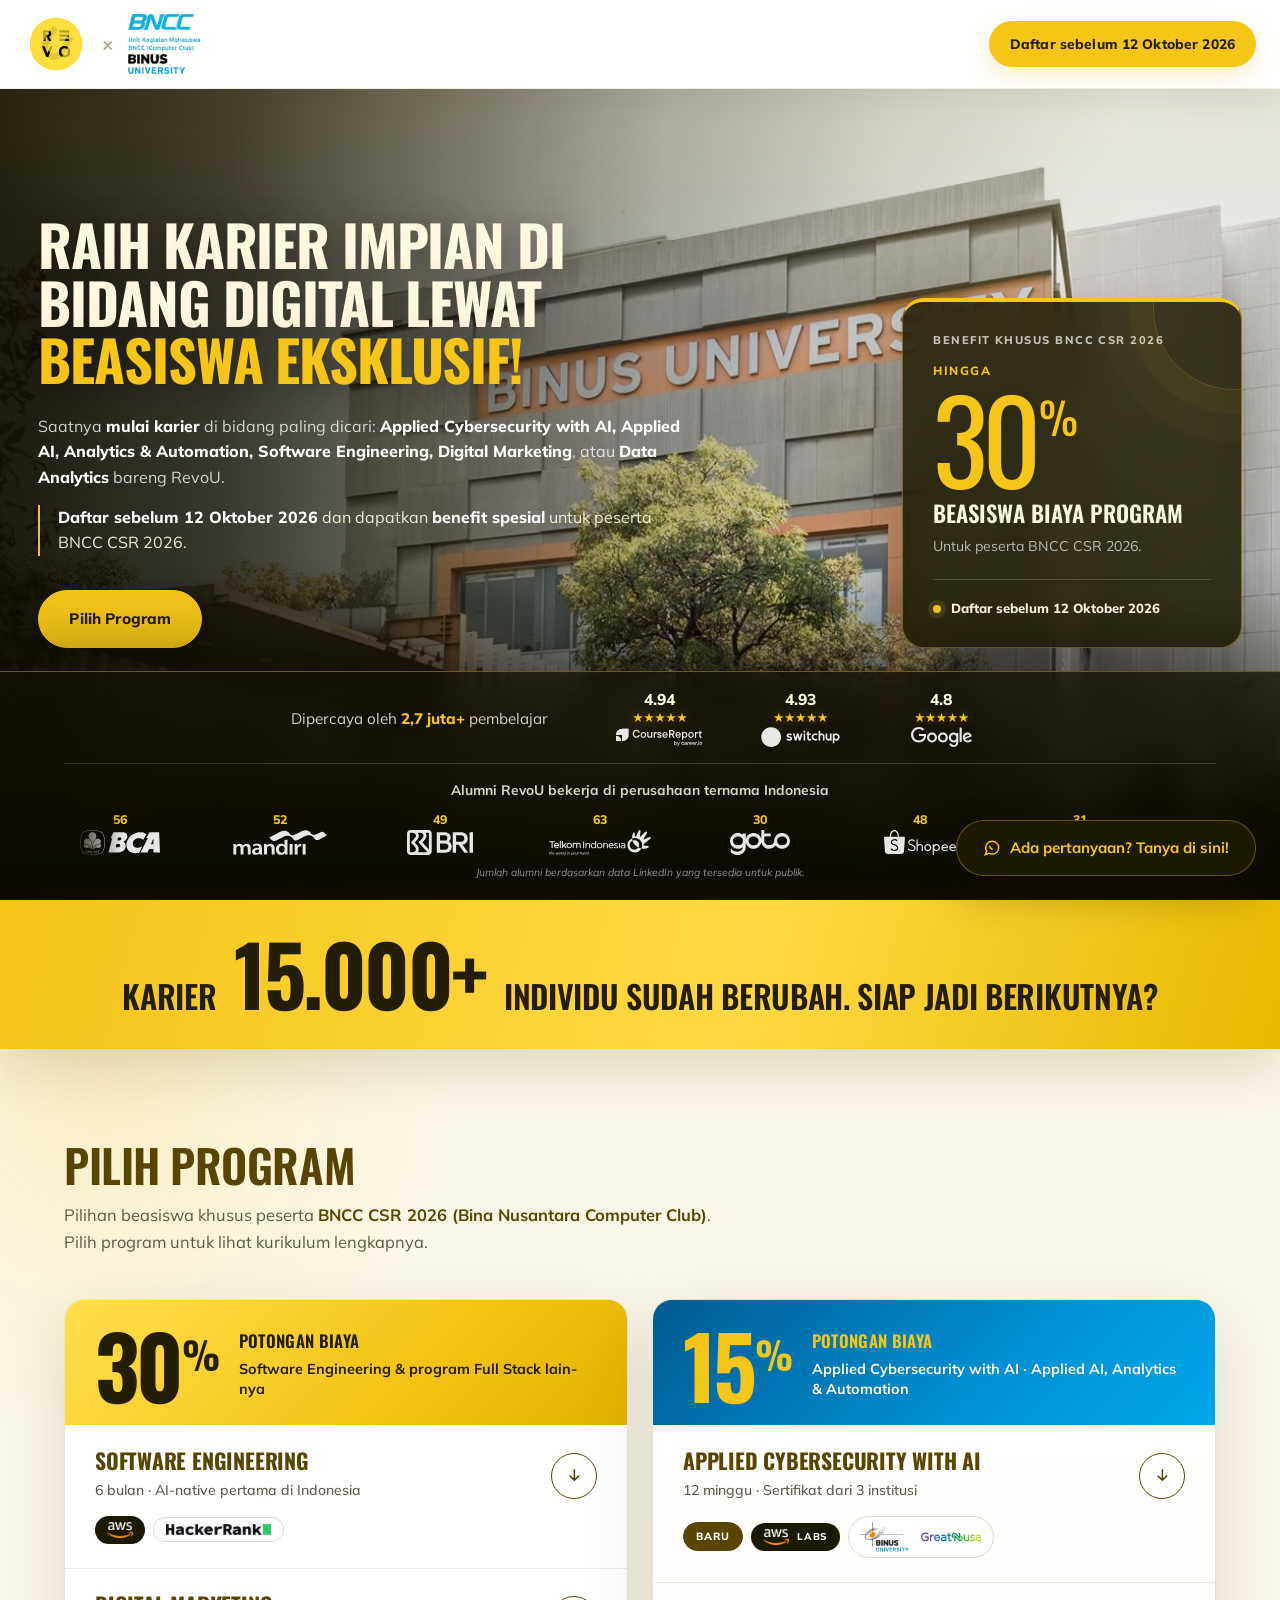
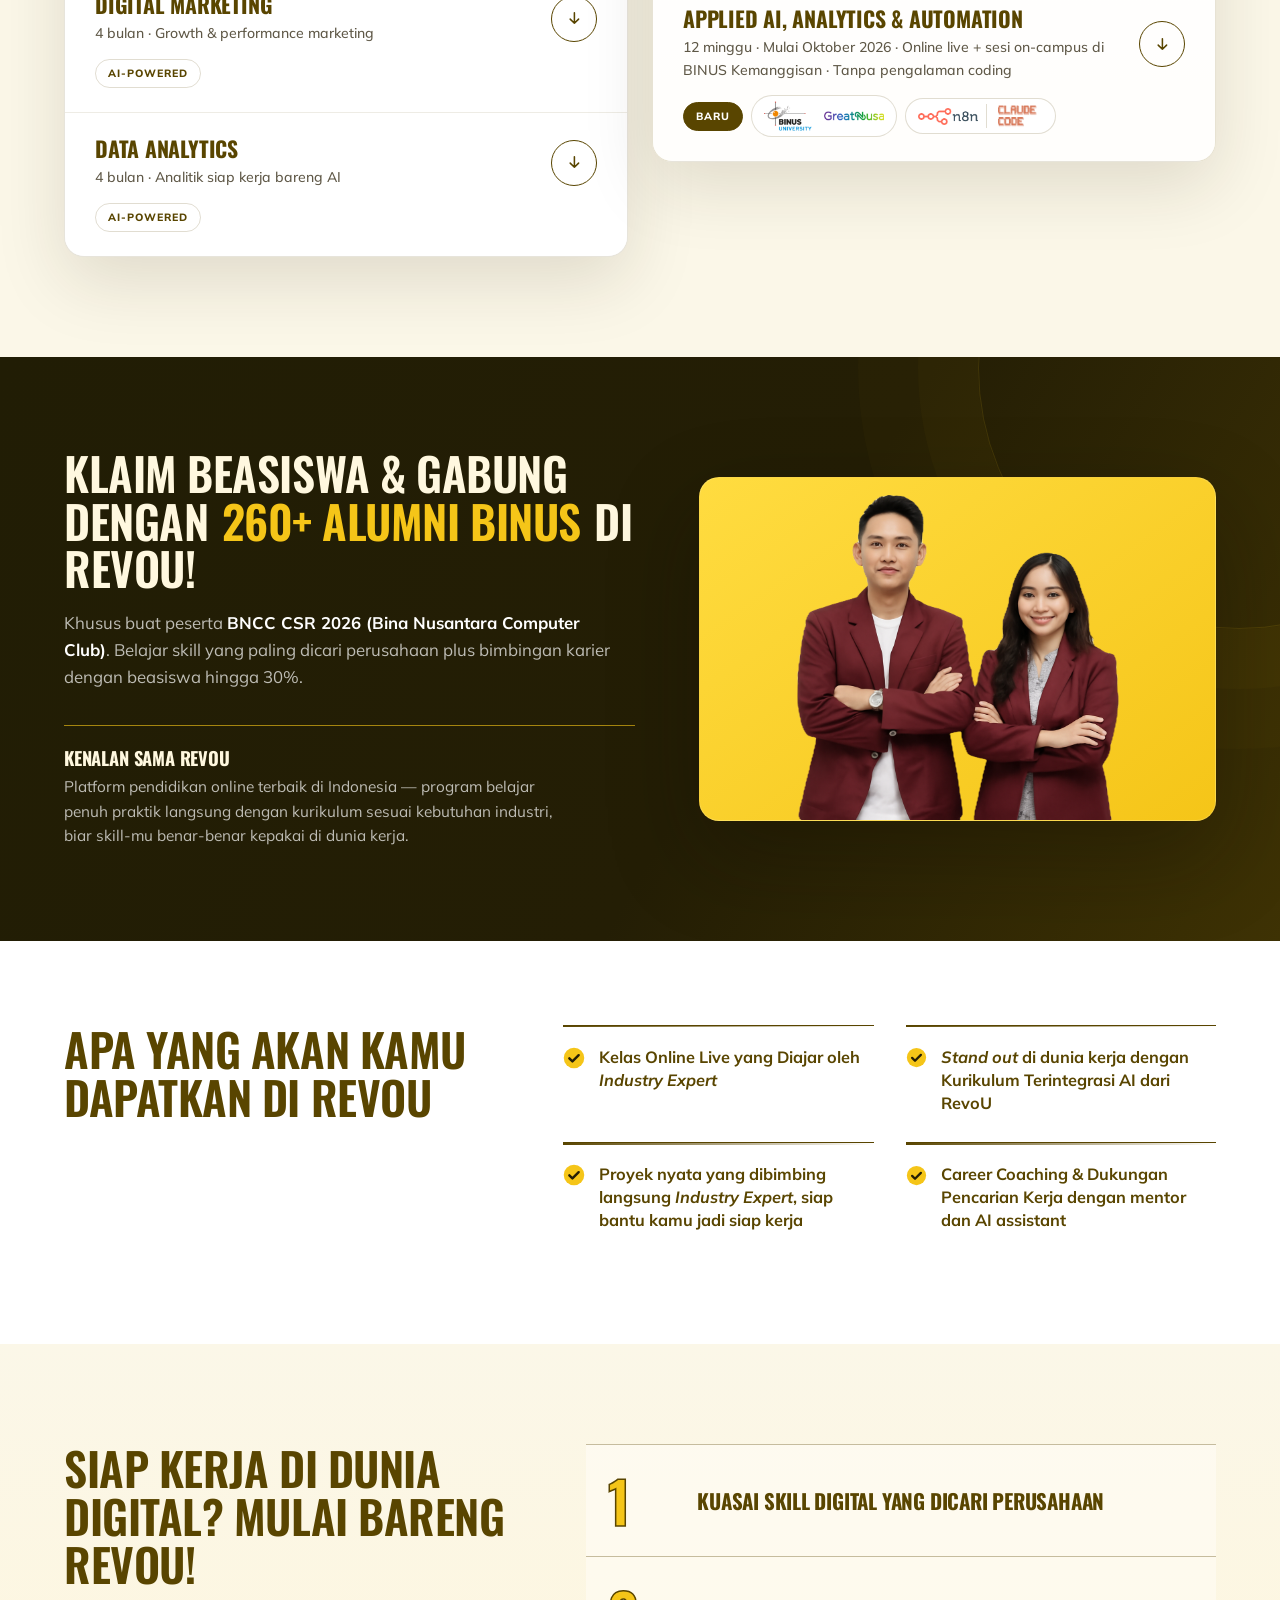
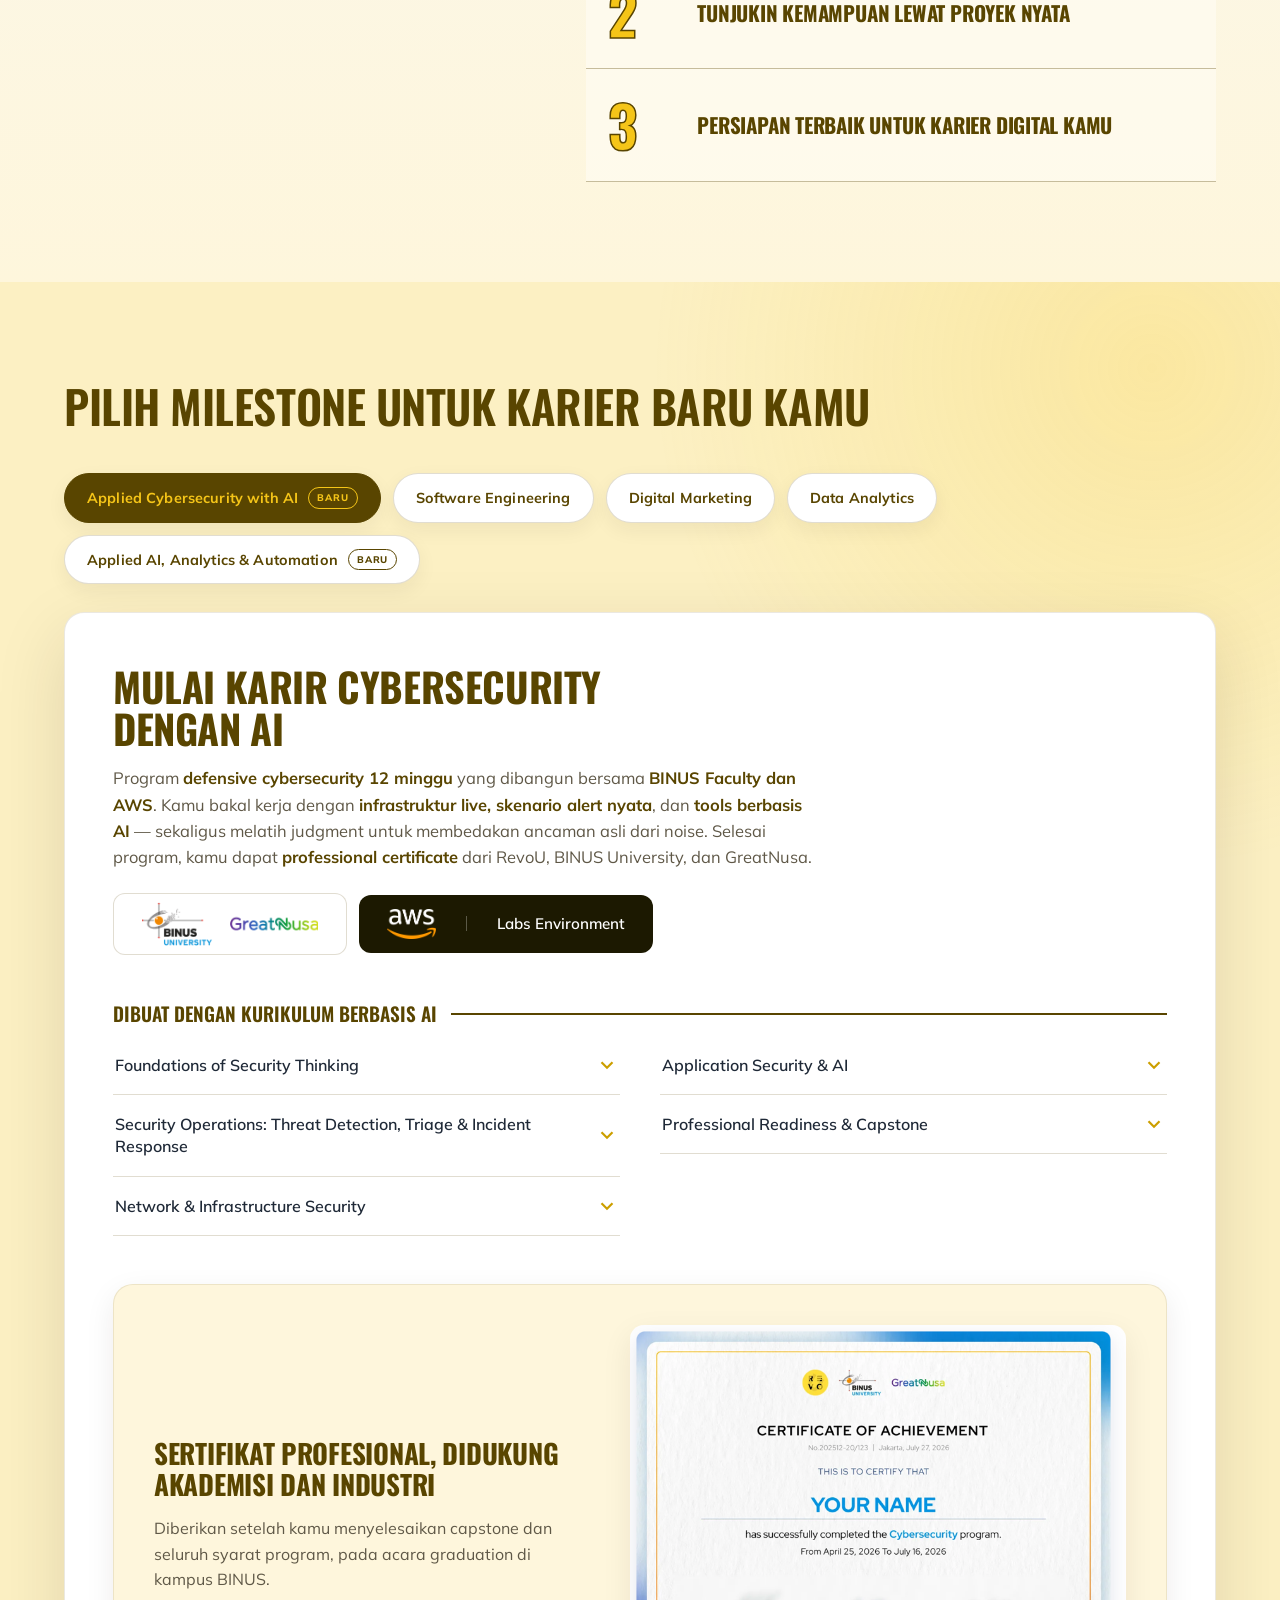
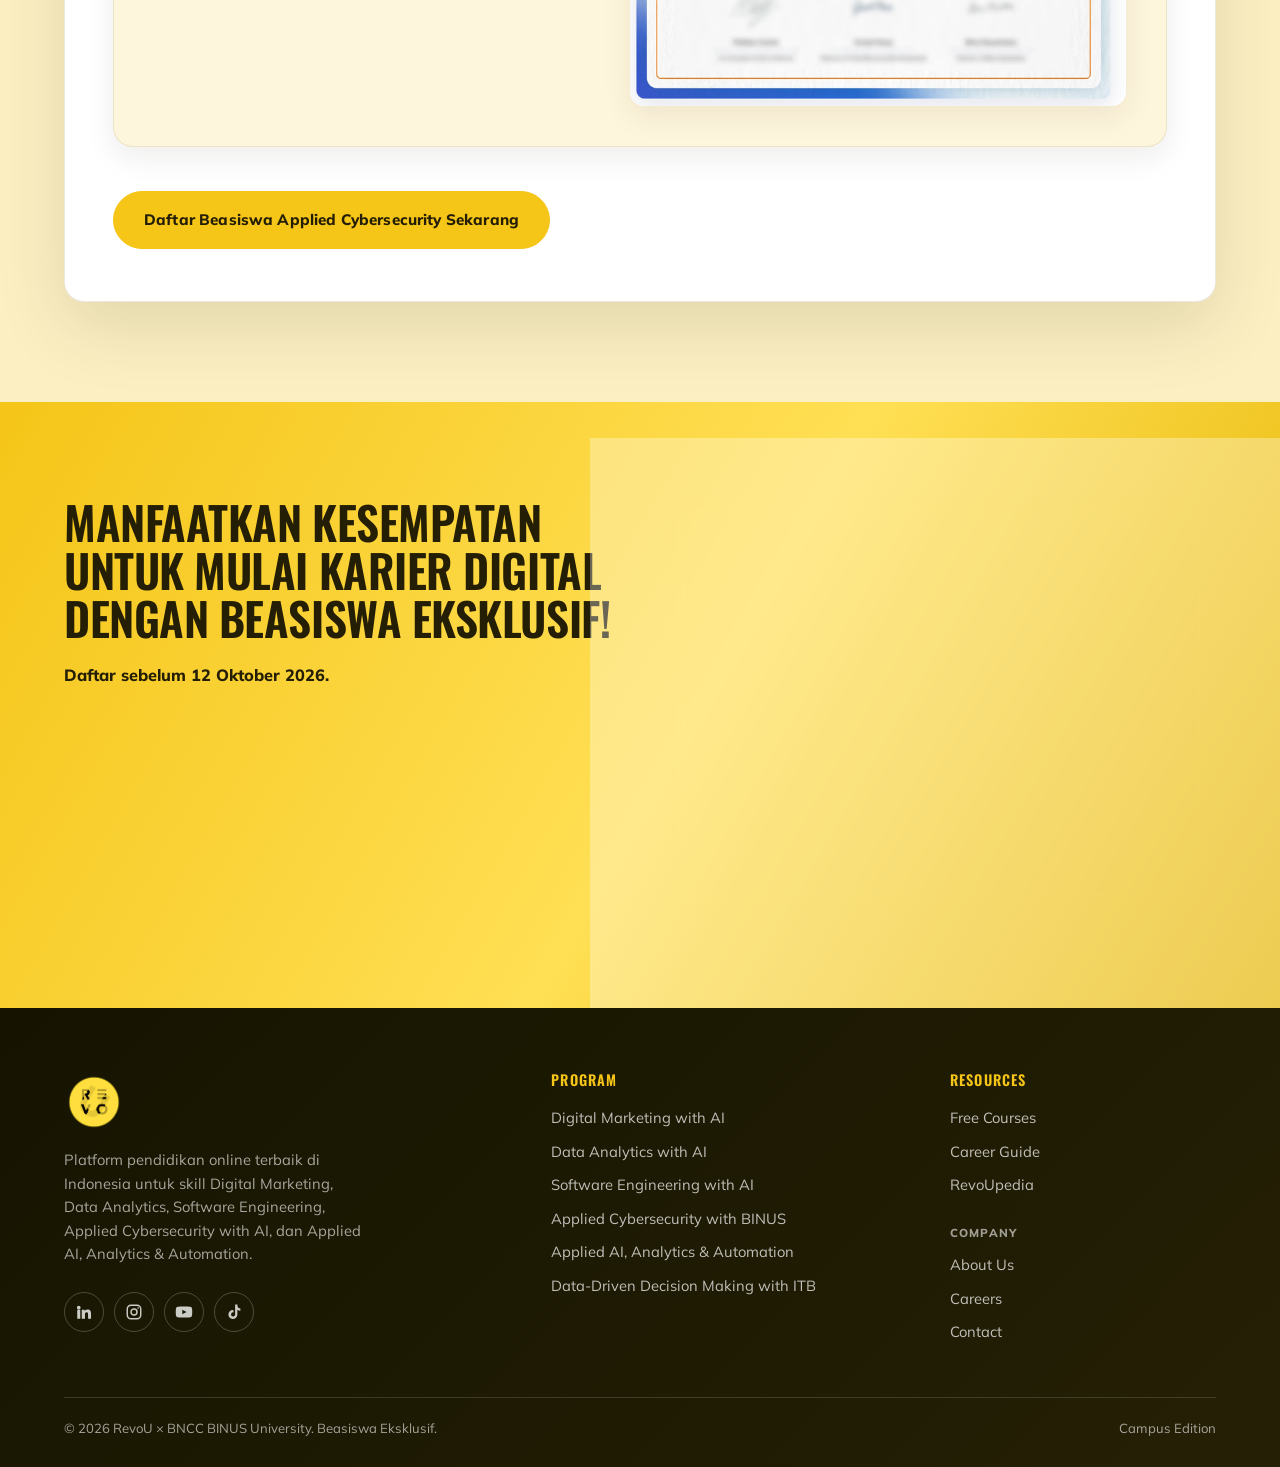
==== commit 0fc9a481: "Apply Dian copy feedback to BINUS and BNCC pages Headline was eating the fold, so cap it at three li" ====
--- a/binus-bncc/index.html
+++ b/binus-bncc/index.html
@@ -4,21 +4,21 @@
 <meta charset="UTF-8">
 <meta name="viewport" content="width=device-width, initial-scale=1.0">
 <title>Beasiswa Eksklusif BNCC × RevoU — Campus Edition</title>
-<meta name="description" content="Raih beasiswa eksklusif hingga 30% untuk anggota & alumni BNCC dari RevoU untuk program Software Engineering, Data Analytics, Digital Marketing, Applied Cybersecurity & Applied AI Automation. Daftar sekarang!">
+<meta name="description" content="Raih beasiswa eksklusif hingga 30% untuk peserta BNCC CSR 2026 dari RevoU untuk program Software Engineering, Data Analytics, Digital Marketing, Applied Cybersecurity & Applied AI Automation. Daftar sekarang!">
 <link rel="canonical" href="https://offer.revou.co/binus-bncc">
 <meta property="og:type" content="website">
 <meta property="og:site_name" content="RevoU x BNCC">
 <meta property="og:locale" content="id_ID">
 <meta property="og:url" content="https://offer.revou.co/binus-bncc">
 <meta property="og:title" content="Beasiswa Eksklusif BNCC untuk Karier Masa Depan">
-<meta property="og:description" content="Raih beasiswa eksklusif hingga 30% untuk anggota & alumni BNCC dari RevoU. Daftar sebelum 23 Oktober 2026.">
+<meta property="og:description" content="Raih beasiswa eksklusif hingga 30% untuk peserta BNCC CSR 2026 dari RevoU. Daftar sebelum 12 Oktober 2026.">
 <meta property="og:image" content="https://offer.revou.co/binus-bncc/images/og-image.jpg">
 <meta property="og:image:width" content="2253">
 <meta property="og:image:height" content="1203">
 <meta property="og:image:alt" content="Beasiswa Eksklusif BNCC x RevoU">
 <meta name="twitter:card" content="summary_large_image">
 <meta name="twitter:title" content="Beasiswa Eksklusif BNCC untuk Karier Masa Depan">
-<meta name="twitter:description" content="Raih beasiswa eksklusif hingga 30% untuk anggota & alumni BNCC dari RevoU. Daftar sebelum 23 Oktober 2026.">
+<meta name="twitter:description" content="Raih beasiswa eksklusif hingga 30% untuk peserta BNCC CSR 2026 dari RevoU. Daftar sebelum 12 Oktober 2026.">
 <meta name="twitter:image" content="https://offer.revou.co/binus-bncc/images/og-image.jpg">
 
 <link rel="icon" type="image/png" href="/binus-bncc/images/revou-logo.png">
@@ -417,8 +417,8 @@
     gap:clamp(32px,4vw,64px);align-items:end;padding:clamp(72px,10vh,120px) clamp(32px,3vw,48px) clamp(64px,9vh,104px);
     position:relative;z-index:2}
   .hero-copy{max-width:700px}
-  .hero h1{font-size:clamp(3.2rem,6.5vw,6rem);line-height:.93;color:#fff8df;margin-bottom:28px;
-    max-width:12.5ch;text-shadow:0 5px 34px rgba(0,0,0,.38)}
+  .hero h1{font-size:clamp(2.6rem,4.4vw,4rem);line-height:1.02;color:#fff8df;margin-bottom:26px;
+    max-width:19ch;text-shadow:0 5px 34px rgba(0,0,0,.38)}
   .hero .mark{color:var(--yellow);background:none;padding:0}
   .hero .lead{color:rgba(255,255,255,.79);font-size:clamp(1rem,1.25vw,1.12rem);max-width:66ch}
   .hero .lead b{color:#fff;font-weight:800}
@@ -542,7 +542,7 @@
   @media(max-width:960px){
     .hero{min-height:auto;flex-direction:column}
     .hero-grid{grid-template-columns:1fr;min-height:auto;padding-top:clamp(110px,18vh,170px);padding-bottom:54px;gap:34px}
-    .hero h1{max-width:12ch}
+    .hero h1{max-width:18ch}
     .hero-copy{max-width:700px}
     .hero-offer{max-width:360px;padding:24px 26px}
     .offer-number{font-size:6rem}
@@ -552,7 +552,7 @@
   }
   @media(max-width:560px){
     .hero-grid{padding-top:92px;padding-bottom:44px;gap:28px}
-    .hero h1{font-size:clamp(2.75rem,14vw,4.2rem);margin-bottom:22px}
+    .hero h1{font-size:clamp(1.85rem,7.3vw,2.5rem);max-width:22ch;margin-bottom:20px}
     .hero .lead{font-size:.95rem}
     .hero-copy h1 + .lead{display:none}
     .hero-offer{width:100%;max-width:none;display:grid;grid-template-columns:auto 1fr;column-gap:18px;align-items:center}
@@ -598,7 +598,7 @@
       <span class="logo-x" aria-hidden="true">×</span>
       <img src="/binus-bncc/images/bncc-logo.png" alt="BNCC — Bina Nusantara Computer Club, BINUS University" class="logo-bncc-img">
     </div>
-    <a href="#pilih" class="btn top-cta">Daftar sebelum 23 Oktober 2026</a>
+    <a href="#pilih" class="btn top-cta">Daftar sebelum 12 Oktober 2026</a>
   </div>
 </header>
 
@@ -610,23 +610,22 @@
   <div class="wrap hero-grid">
     <div class="hero-copy">
       <h1>Raih Karier Impian di Bidang Digital lewat <span class="mark">Beasiswa Eksklusif!</span></h1>
-      <p class="lead"><b>Kamu anggota aktif atau alumni BNCC BINUS University?</b>
-        Ini kesempatanmu buat <b>mulai karier</b> di bidang paling dicari:
+      <p class="lead">Saatnya <b>mulai karier</b> di bidang paling dicari:
         <b>Applied Cybersecurity with AI, Applied AI, Analytics &amp; Automation,
         Software Engineering, Digital Marketing</b>, atau <b>Data Analytics</b> bareng RevoU.</p>
-      <p class="lead"><b>Daftar sebelum 23 Oktober 2026</b> dan dapatkan <b>benefit spesial</b> untuk
-        Anggota &amp; Alumni BNCC.</p>
+      <p class="lead"><b>Daftar sebelum 12 Oktober 2026</b> dan dapatkan <b>benefit spesial</b> untuk
+        peserta BNCC CSR 2026.</p>
       <div class="hero-cta">
         <a href="#pilih" class="btn">Pilih Program</a>
         <a href="#video" class="btn line" hidden>Intip keseruan belajar</a>
       </div>
     </div>
     <aside class="hero-offer" aria-label="Informasi beasiswa">
-      <p class="offer-kicker">Benefit khusus BNCC</p>
+      <p class="offer-kicker">Benefit khusus BNCC CSR 2026</p>
       <div class="offer-number"><small>Hingga</small><span class="offer-value">30<i>%</i></span></div>
       <p class="offer-title">Beasiswa biaya program</p>
-      <p class="offer-copy">Untuk anggota aktif &amp; alumni BNCC BINUS University.</p>
-      <p class="offer-deadline">Daftar sebelum 23 Oktober 2026</p>
+      <p class="offer-copy">Untuk peserta BNCC CSR 2026.</p>
+      <p class="offer-deadline">Daftar sebelum 12 Oktober 2026</p>
     </aside>
   </div>
   <div class="hero-proof" aria-label="Rating RevoU dan perusahaan tempat alumni bekerja">
@@ -687,7 +686,7 @@
   <div class="wrap">
     <div class="sec-head">
       <h2>Pilih Program</h2>
-      <p>Pilihan beasiswa khusus anggota aktif &amp; alumni <b>BNCC (Bina Nusantara Computer Club)</b>.
+      <p>Pilihan beasiswa khusus peserta <b>BNCC CSR 2026 (Bina Nusantara Computer Club)</b>.
         Pilih program untuk lihat kurikulum lengkapnya.</p>
     </div>
     <div class="tiers">
@@ -760,7 +759,7 @@
   <div class="wrap claim-grid">
     <div>
       <h2>Klaim Beasiswa &amp; Gabung dengan <span class="mark">260+ Alumni BINUS</span> di RevoU!</h2>
-      <p class="lede">Khusus buat anggota aktif &amp; alumni <b>BNCC (Bina Nusantara Computer Club)</b>.
+      <p class="lede">Khusus buat peserta <b>BNCC CSR 2026 (Bina Nusantara Computer Club)</b>.
         Belajar skill yang paling dicari perusahaan plus bimbingan karier dengan beasiswa hingga 30%.</p>
       <div class="kenalan">
         <h3>Kenalan sama RevoU</h3>
@@ -769,7 +768,7 @@
       </div>
     </div>
     <div class="claim-visual">
-      <img src="/binus-bncc/images/hero-students.png" alt="Anggota &amp; Alumni BNCC BINUS University">
+      <img src="/binus-bncc/images/hero-students.png" alt="Peserta BNCC CSR 2026 BINUS University">
     </div>
   </div>
 </section>
@@ -1065,7 +1064,7 @@
   <div class="wrap final-grid">
     <div>
       <h2>Manfaatkan kesempatan untuk mulai karier digital dengan beasiswa eksklusif!</h2>
-      <p class="deadline">Daftar sebelum 23 Oktober 2026.</p>
+      <p class="deadline">Daftar sebelum 12 Oktober 2026.</p>
     </div>
     <ul class="cta-list">
       <li><a href="https://www.revou.co/binus-applied-cybersecurity?o=bncc" target="_blank" rel="noopener"><span class="cta-name">Applied Cybersecurity<small>Beasiswa 15%</small></span><span class="cta-pill">Daftar</span></a></li>
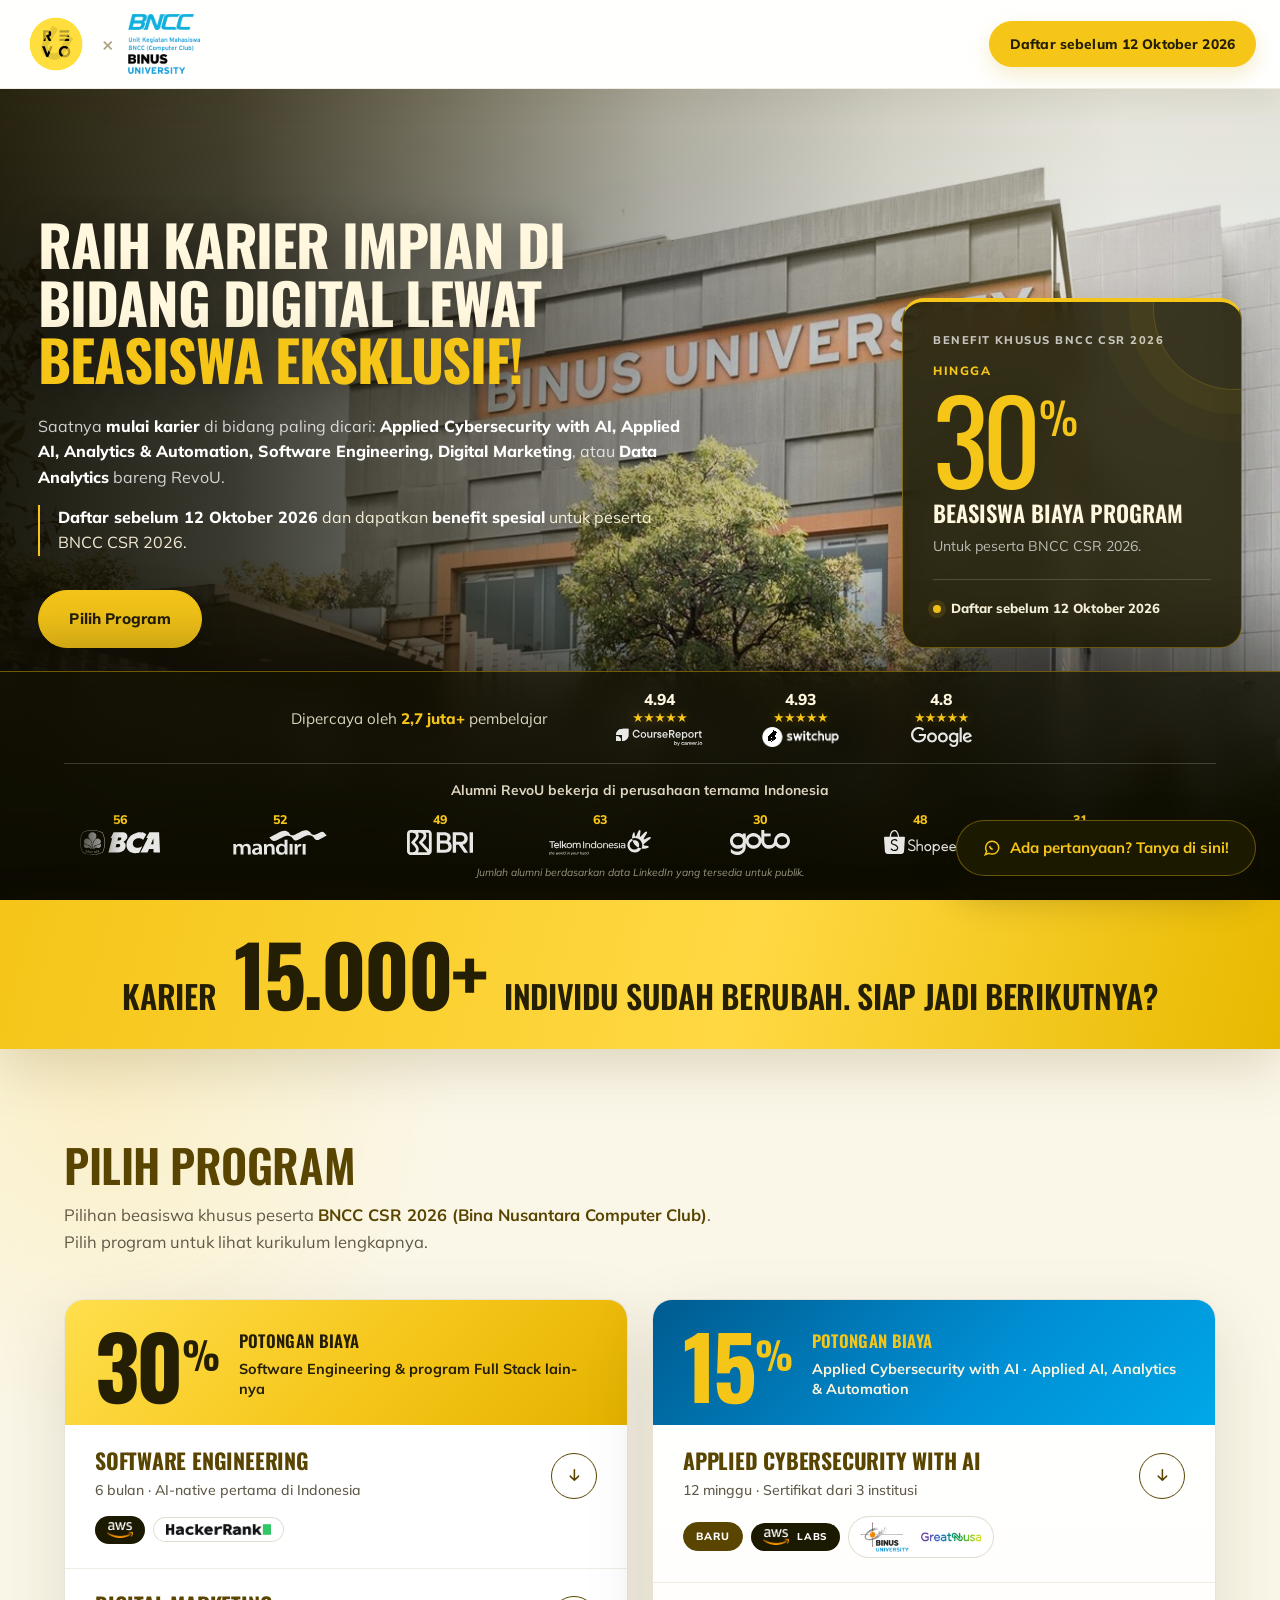
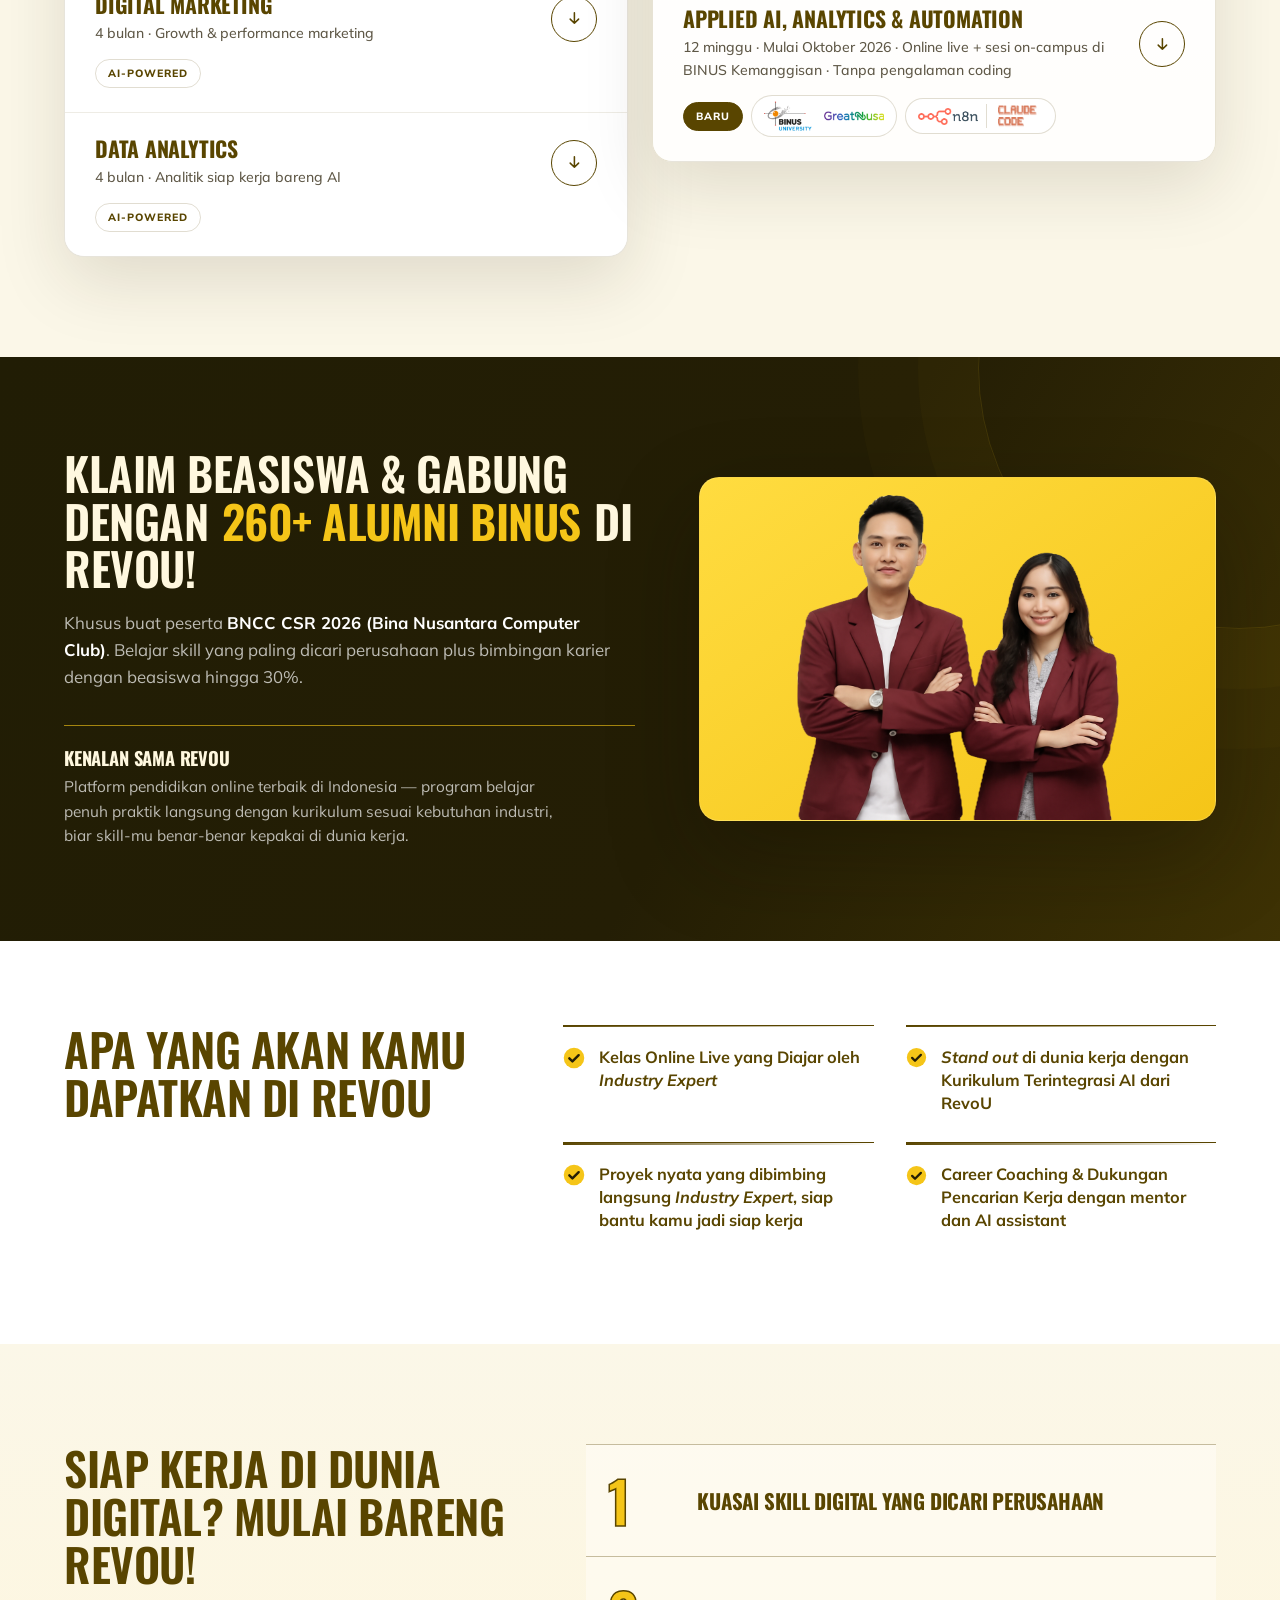
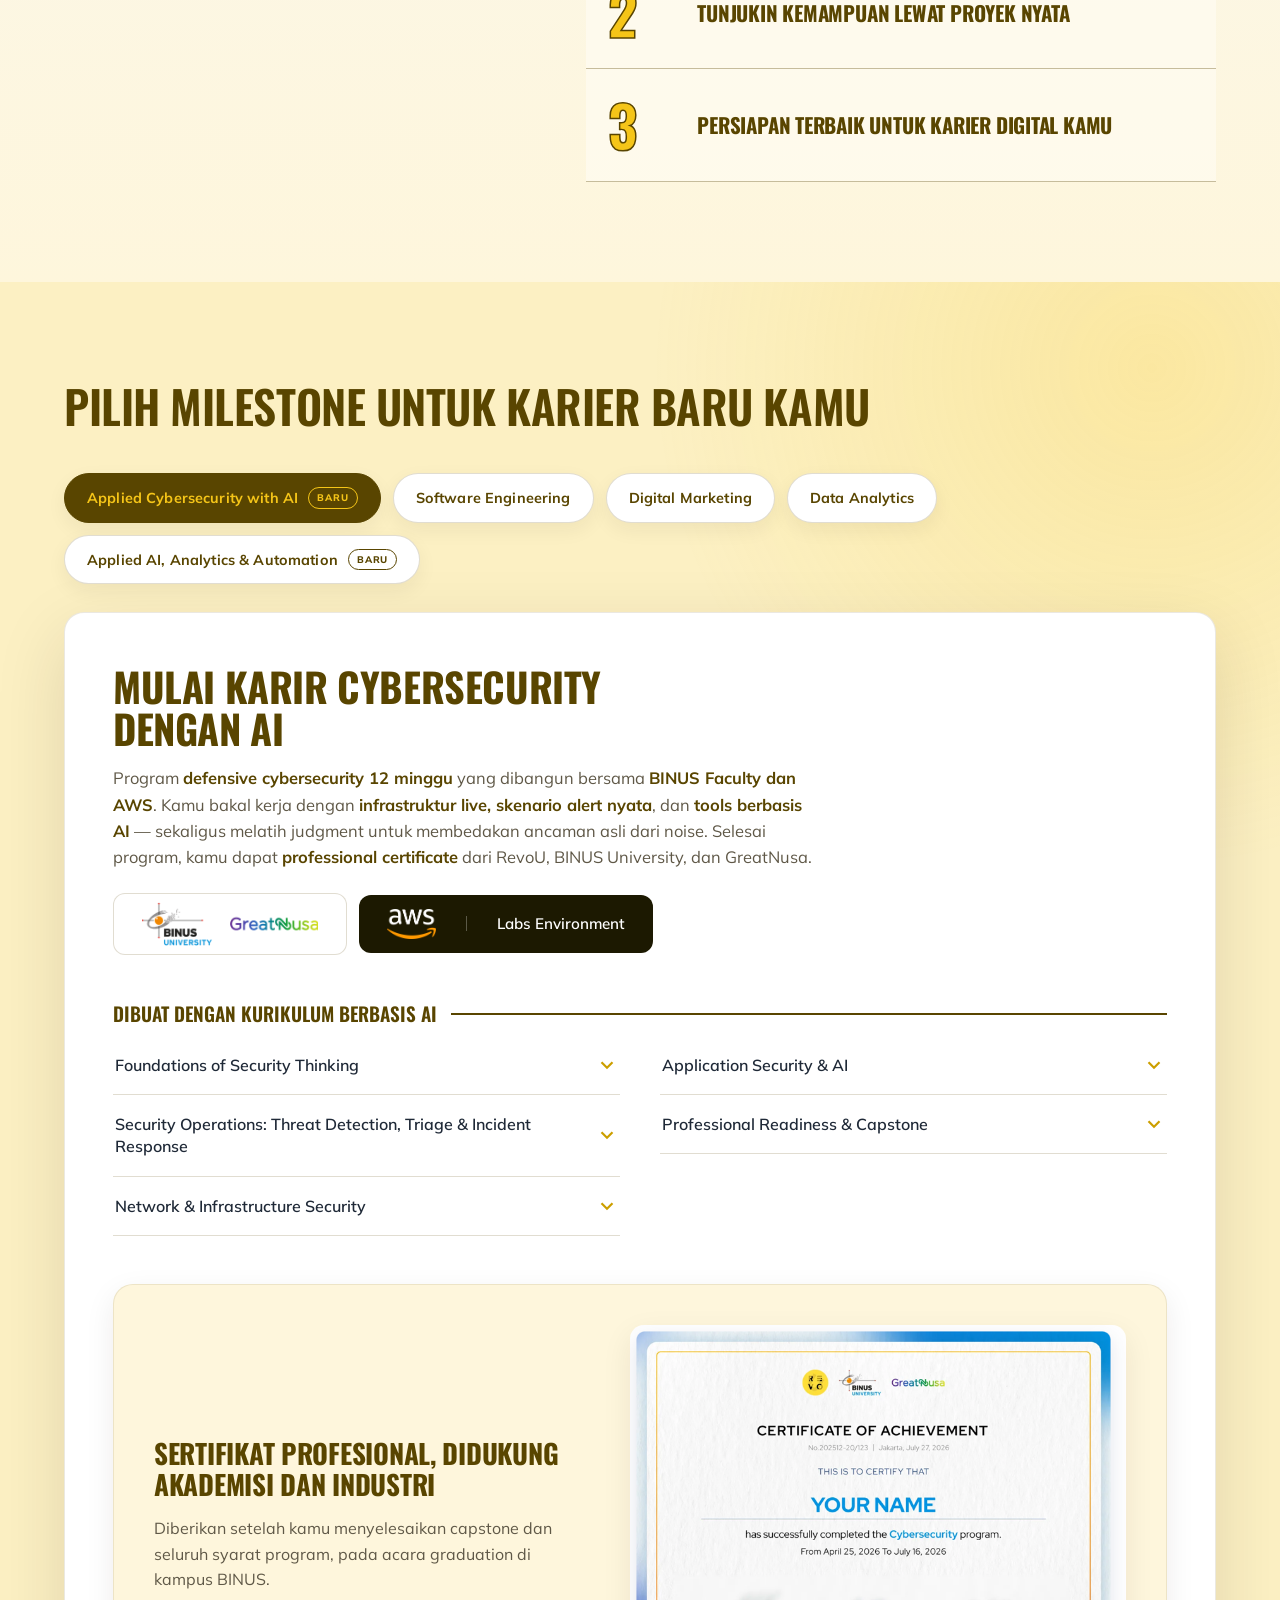
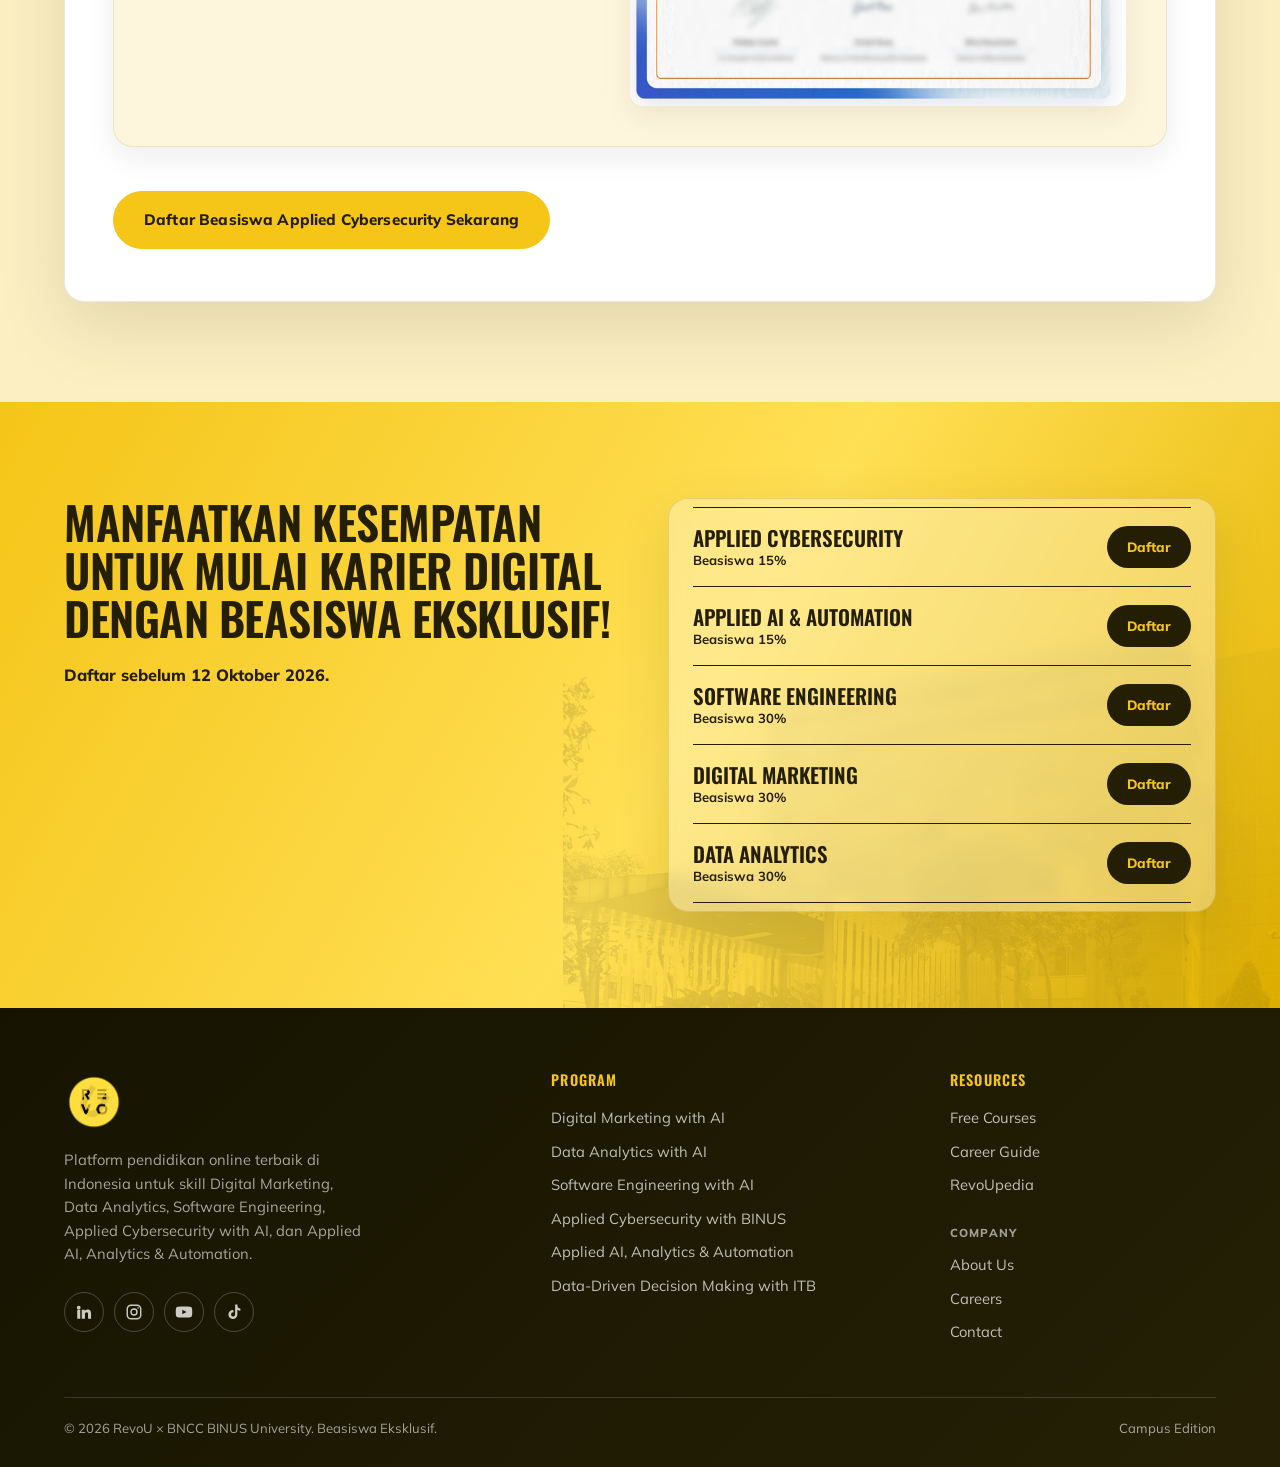
==== commit 0e1a0e96: "Use monochrome SwitchUp logo across BINUS landing pages" ====
--- a/binus-bncc/index.html
+++ b/binus-bncc/index.html
@@ -461,6 +461,7 @@
   .proof-score{font-size:.98rem;font-weight:800;line-height:1;color:#fff8df}
   .proof-stars{color:var(--yellow);font-size:.8rem;line-height:1;letter-spacing:-.04em;text-shadow:0 0 12px rgba(245,197,24,.3)}
   .proof-rating img{display:block;width:auto;height:20px;max-width:96px;filter:brightness(0) invert(1);opacity:.9}
+  .proof-rating img.switchup-logo{filter:grayscale(1) invert(1) contrast(100);opacity:1}
   .company-proof{padding-top:15px;border-top:1px solid rgba(255,248,223,.18)}
   .company-proof-title{text-align:center;font-size:.86rem;font-weight:700;color:rgba(255,248,223,.86);margin-bottom:12px}
   .company-marquee{position:relative;overflow:hidden;-webkit-mask-image:linear-gradient(90deg,transparent,#000 5%,#000 95%,transparent);
@@ -641,7 +642,7 @@
           <div class="proof-rating">
             <span class="proof-score" data-rating="4.93" data-decimals="2" aria-label="Rating 4.93">4.93</span>
             <span class="proof-stars" aria-hidden="true">★★★★★</span>
-            <img src="/binus-bncc/images/proof/switchup.CP6x00Gv.svg" alt="SwitchUp" width="63" height="16">
+            <img src="/assets/switchup.png" alt="SwitchUp" class="switchup-logo" width="78" height="20">
           </div>
           <div class="proof-rating">
             <span class="proof-score" data-rating="4.8" data-decimals="1" aria-label="Rating 4.8">4.8</span>
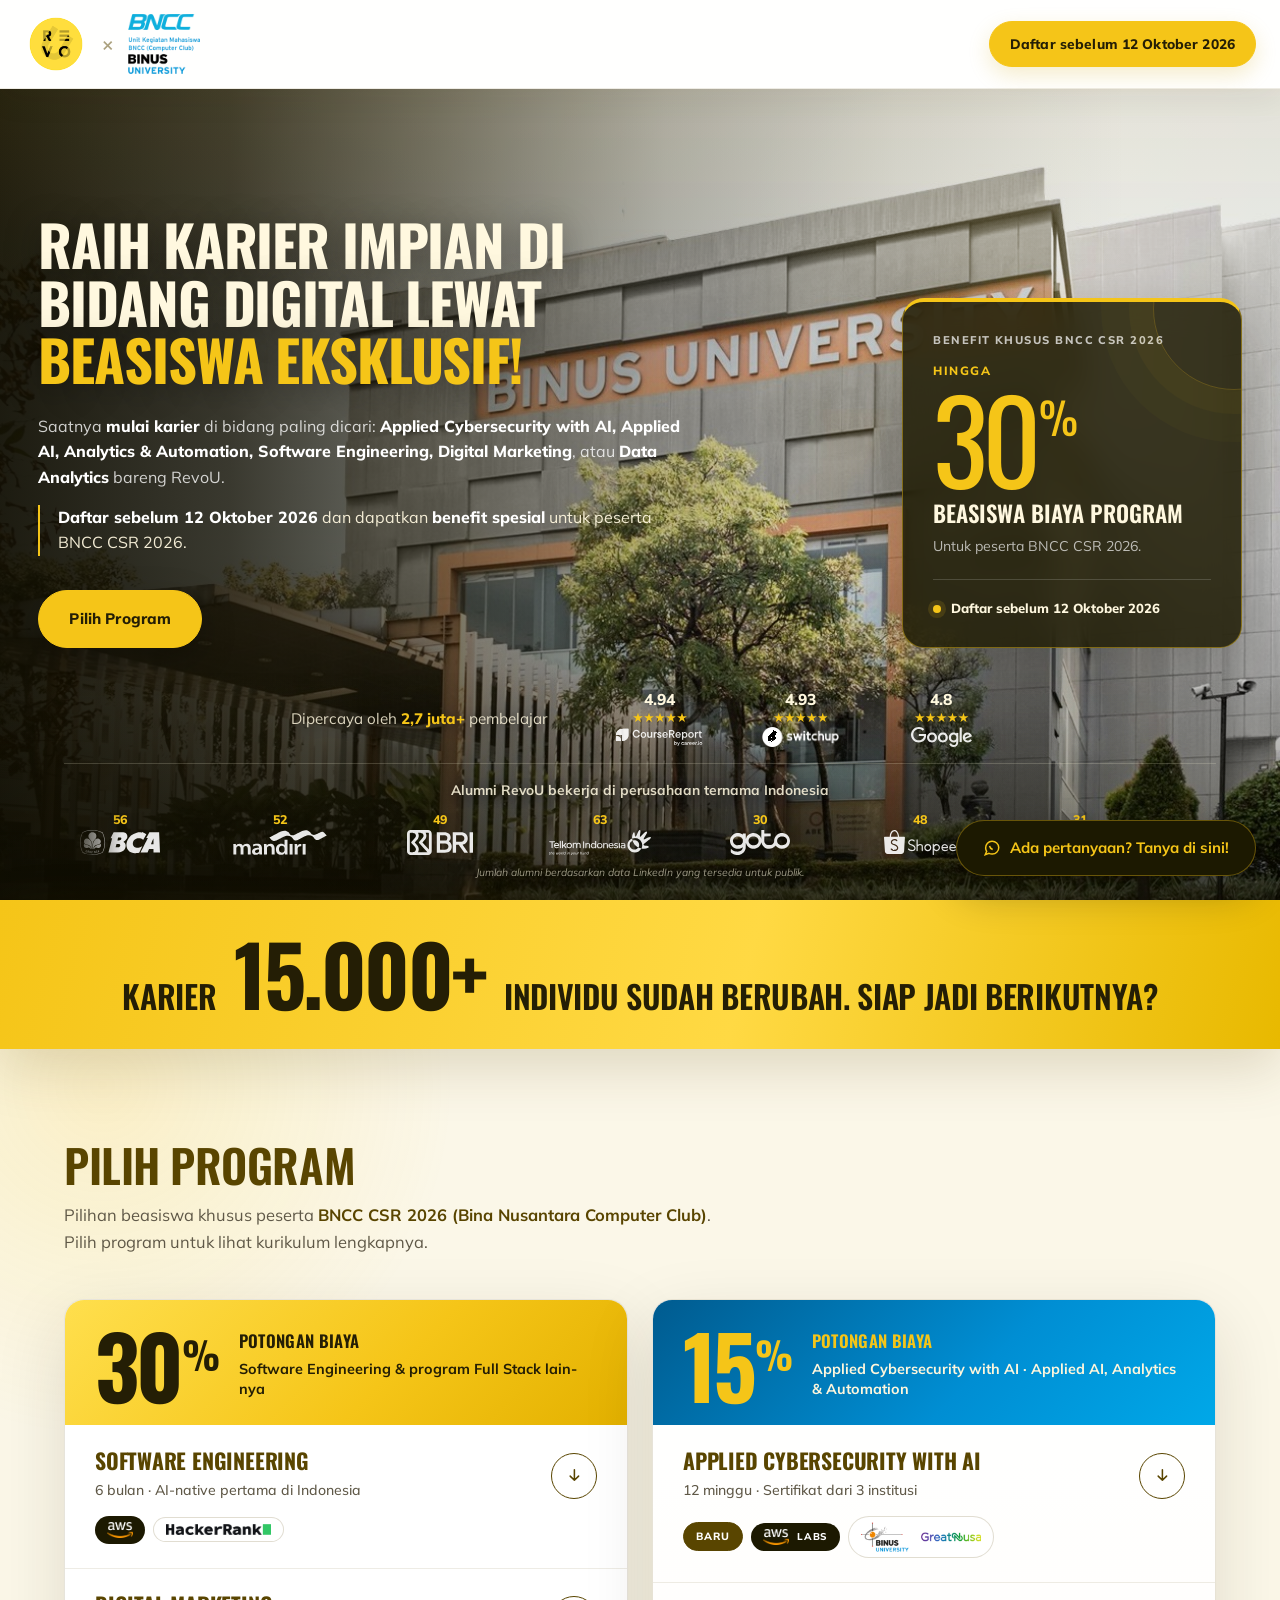
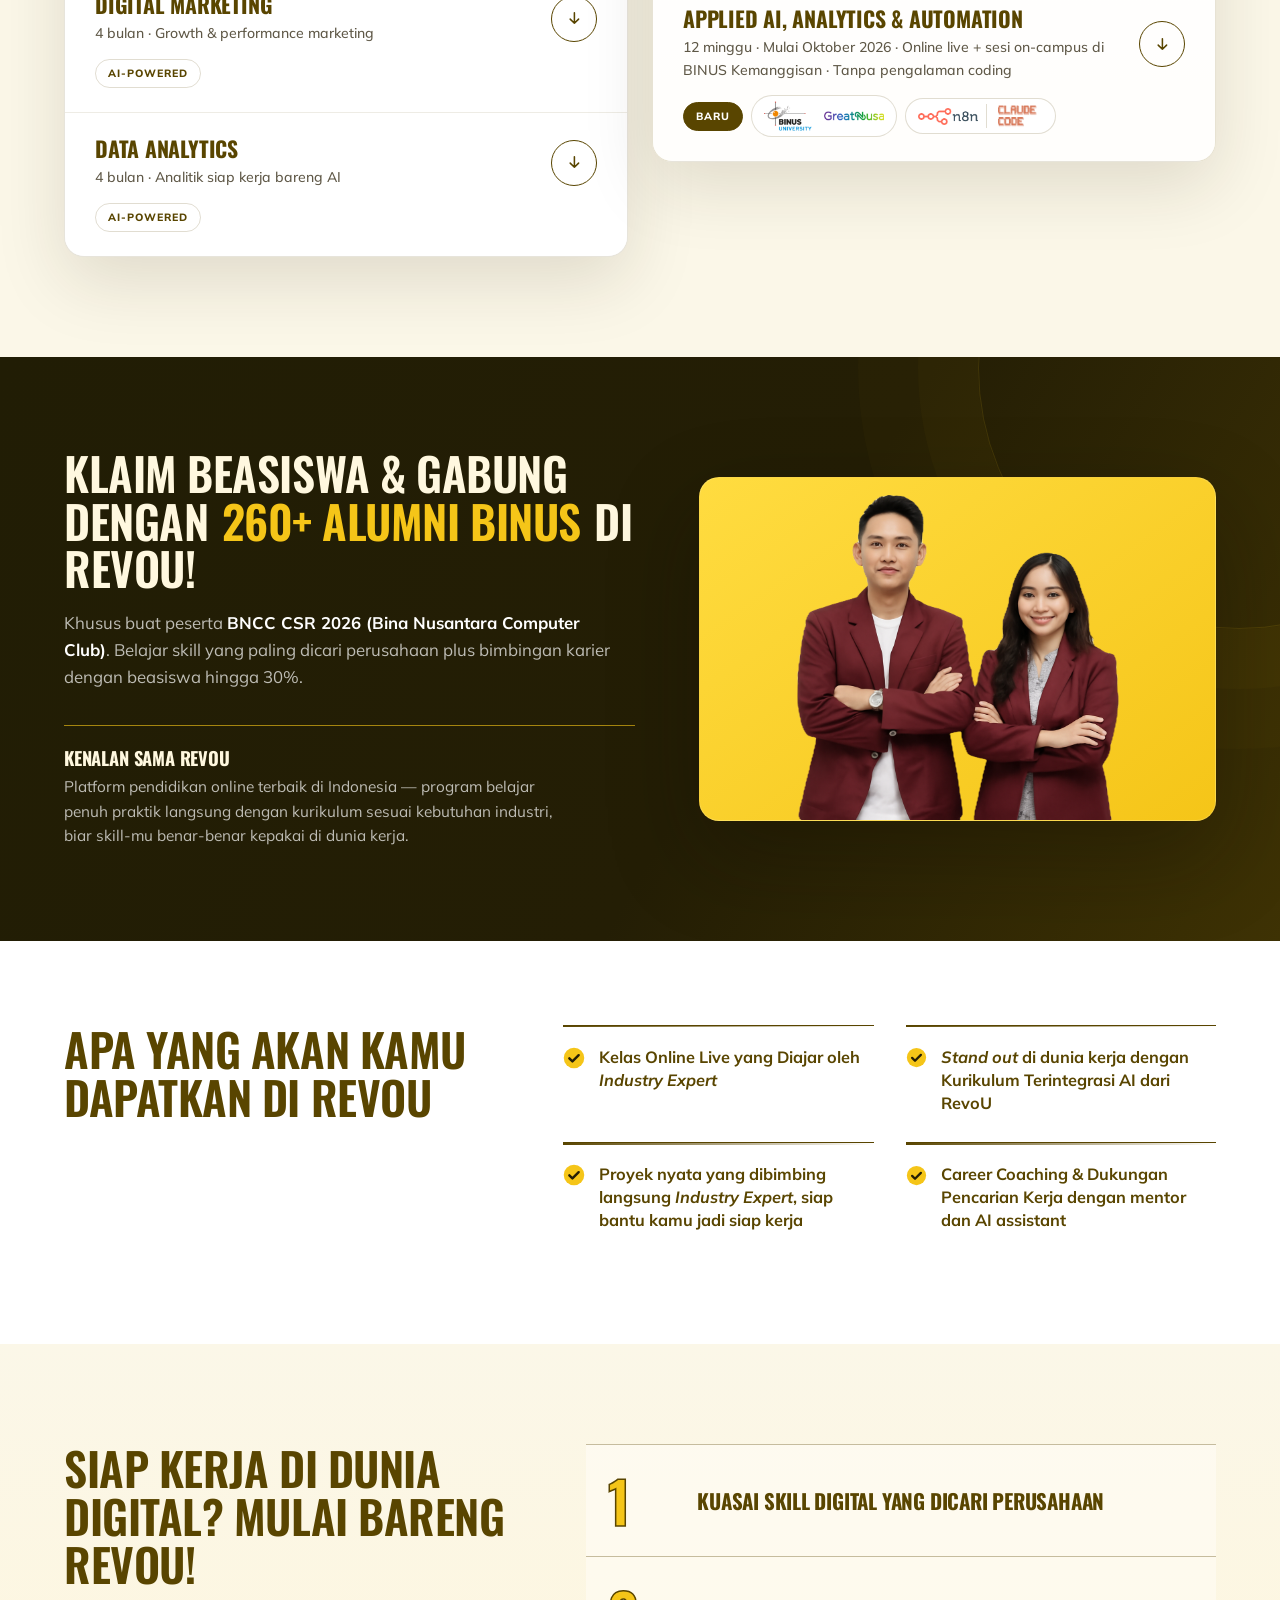
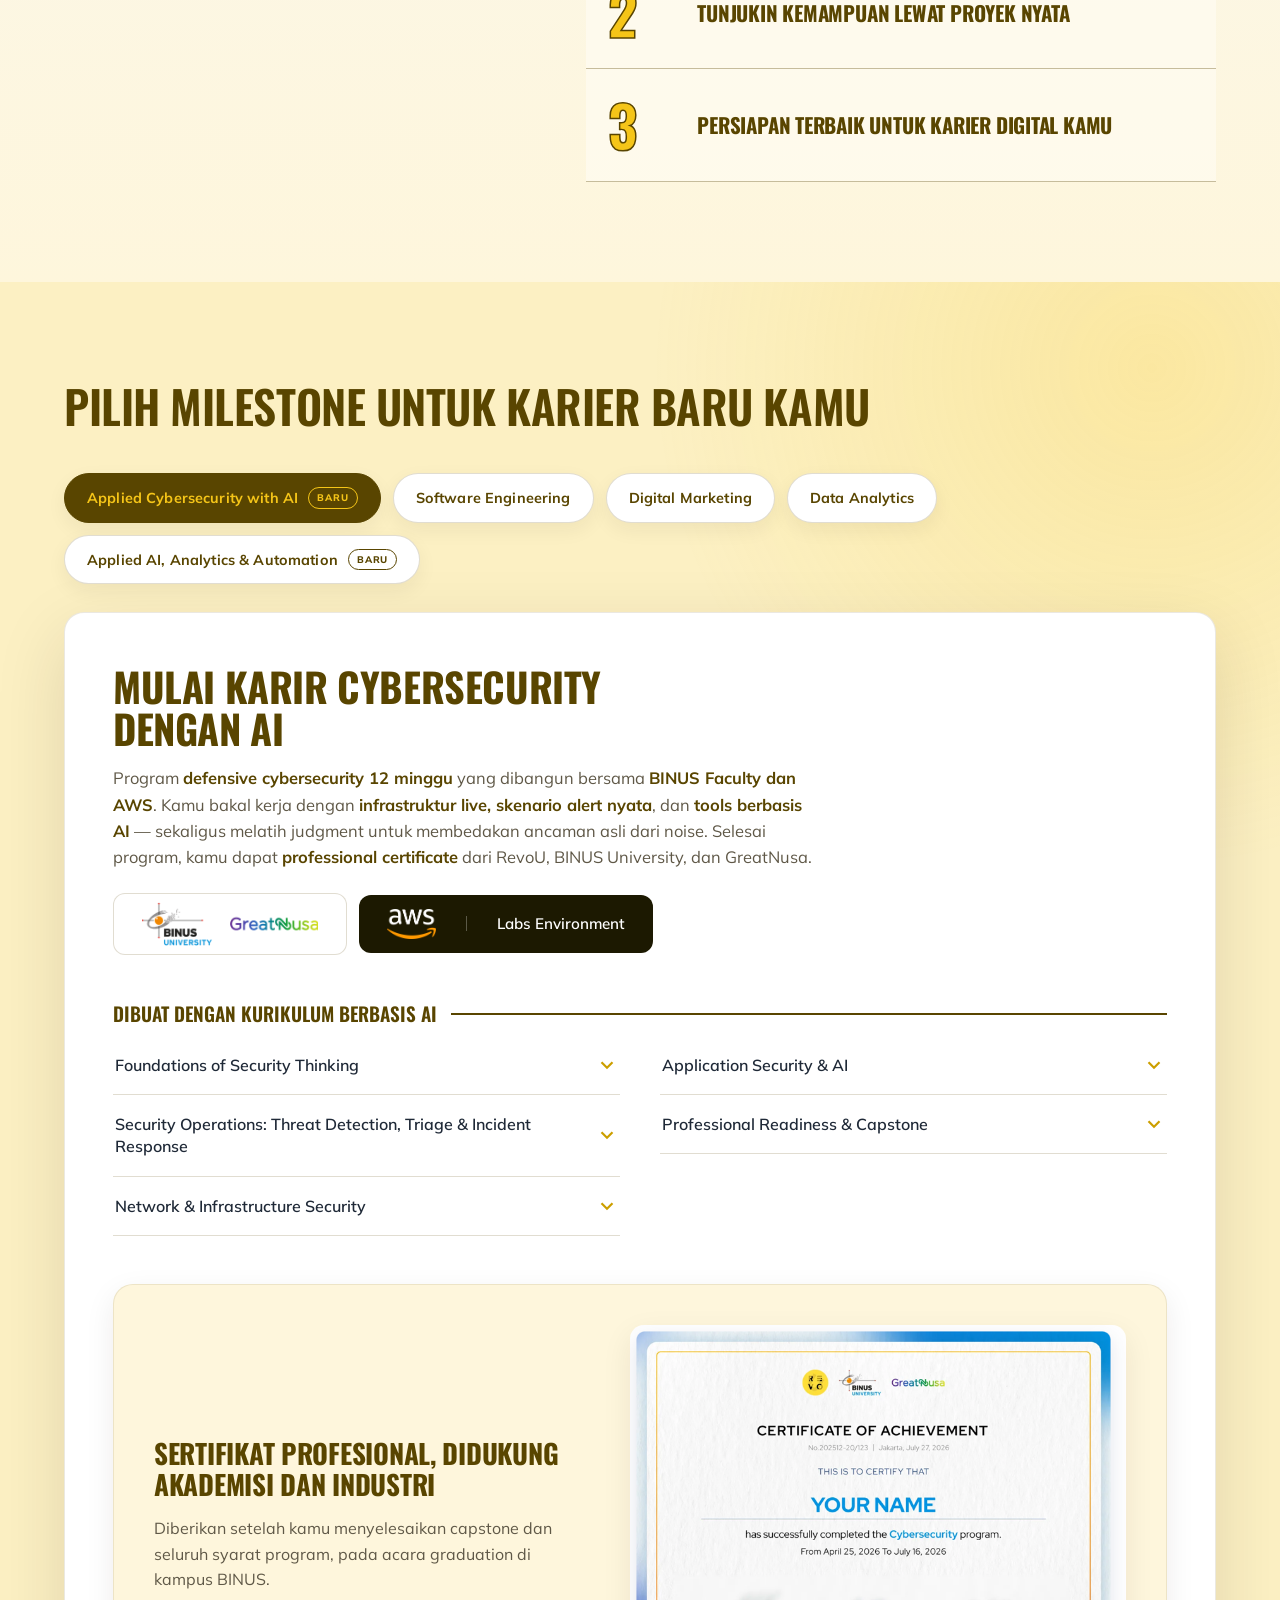
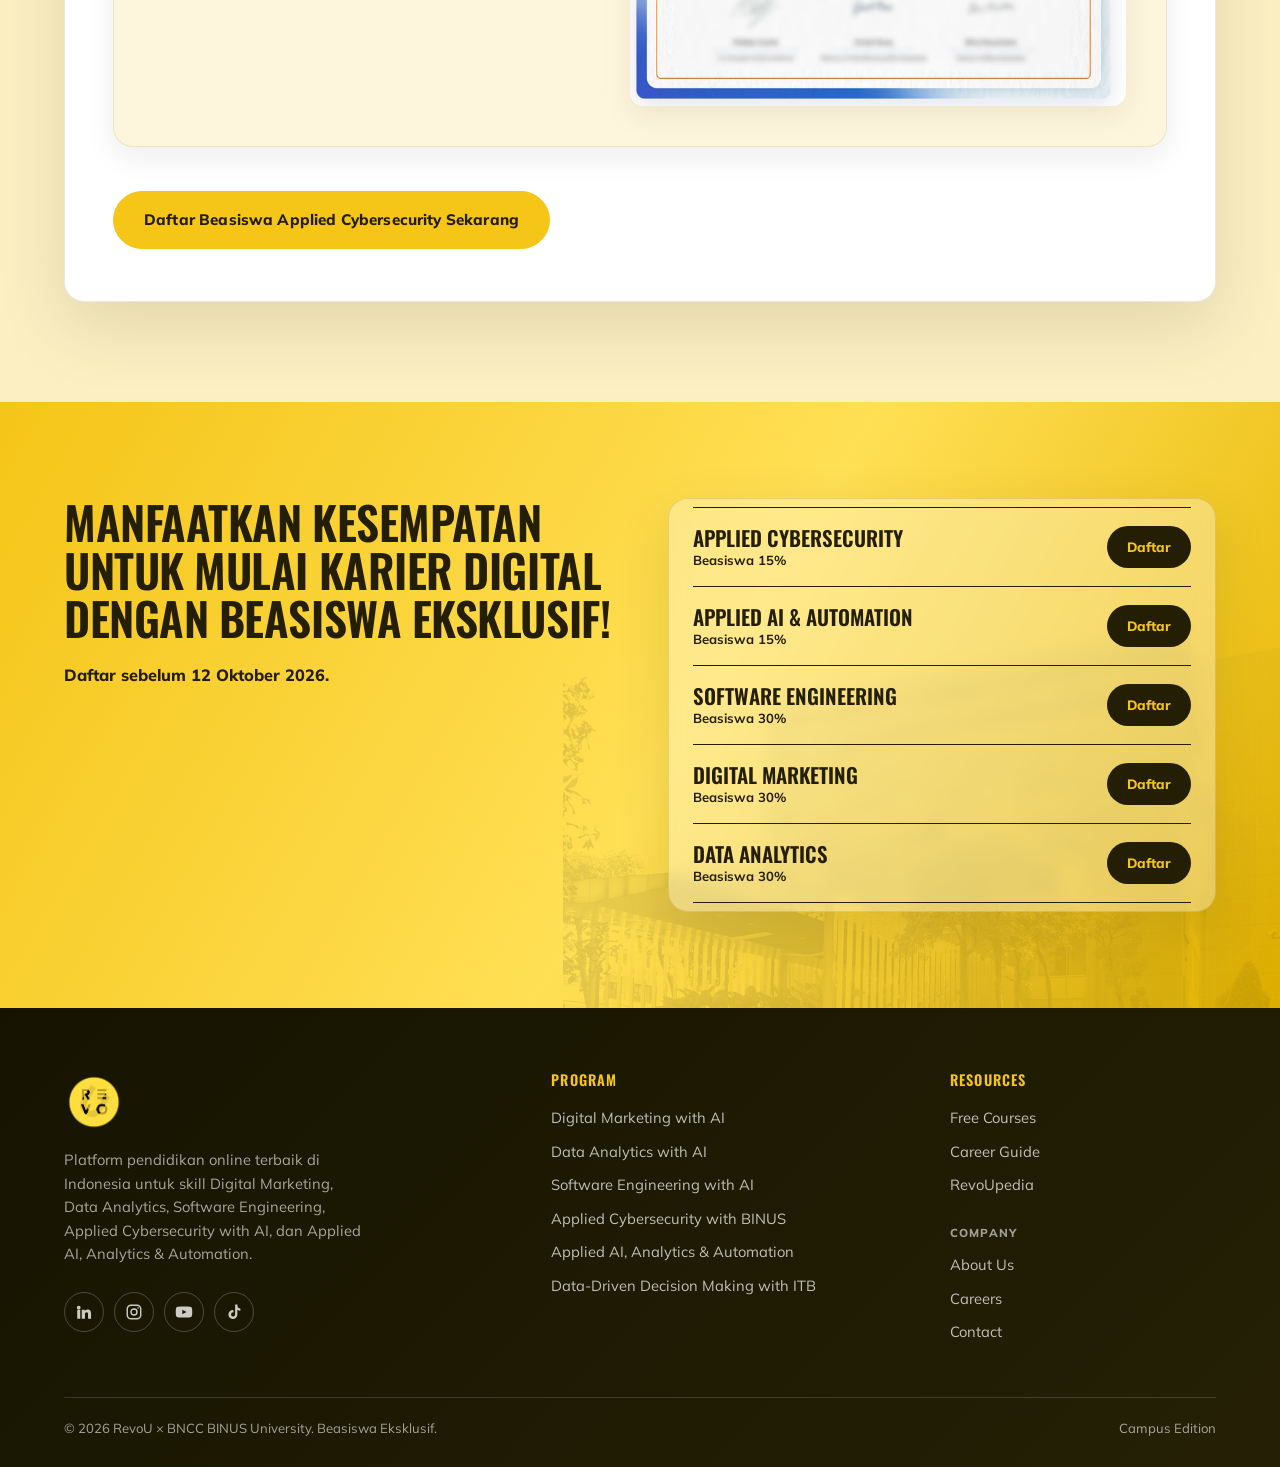
==== commit a9a53e0a: "Blend BNCC proof content into campus hero" ====
--- a/binus-bncc/index.html
+++ b/binus-bncc/index.html
@@ -404,12 +404,12 @@
   /* Campus-led hero */
   .hero{position:relative;isolation:isolate;min-height:calc(100svh - var(--nav-h));padding:0;
     overflow:hidden;background:var(--night);display:flex;align-items:stretch}
-  .hero-media{position:absolute;inset:0;z-index:-2}
+  .hero-media{position:absolute;inset:0;z-index:0}
   .hero-photo{width:100%;height:100%;aspect-ratio:auto;object-fit:cover;object-position:50% 49%;border-radius:0;
     filter:saturate(.92) contrast(1.04)}
   .hero-media::before{content:"";position:absolute;inset:0;z-index:1;background:
     linear-gradient(90deg,rgba(16,14,2,.94) 0%,rgba(20,17,3,.82) 18%,rgba(25,21,3,.58) 34%,rgba(25,21,3,.28) 52%,rgba(25,21,3,.10) 70%,transparent 88%),
-    linear-gradient(0deg,rgba(16,14,2,.8) 0%,transparent 42%,rgba(16,14,2,.12) 100%)}
+    linear-gradient(0deg,rgba(16,14,2,.3) 0%,transparent 42%,rgba(16,14,2,.12) 100%)}
   .hero-media::after{content:"";position:absolute;inset:0;z-index:1;background:
     radial-gradient(circle at 82% 28%,rgba(245,197,24,.2),transparent 28%),
     linear-gradient(180deg,rgba(245,197,24,.06),transparent 30%);mix-blend-mode:screen}
@@ -446,12 +446,11 @@
     color:#fff8df;font-weight:800;font-size:.82rem}
   .offer-deadline::before{content:"";width:8px;height:8px;border-radius:50%;background:var(--yellow);box-shadow:0 0 0 5px rgba(245,197,24,.13)}
 
-  /* RevoU-style proof dock: ratings count up, company logos move continuously. */
+  /* Let the campus remain visible behind the proof content. */
   .hero-grid{padding-bottom:clamp(244px,28vh,280px)}
   .hero-proof{position:absolute;z-index:3;inset:auto 0 0;
-    background:linear-gradient(180deg,rgba(18,16,2,.78),rgba(13,12,2,.96));color:#fff8df;
-    border-top:1px solid rgba(245,197,24,.42);box-shadow:0 -22px 60px rgba(7,6,1,.32);
-    backdrop-filter:blur(16px);-webkit-backdrop-filter:blur(16px)}
+    background:linear-gradient(180deg,transparent,rgba(13,12,2,.2) 42%,rgba(13,12,2,.48));
+    border:0;box-shadow:none;color:#fff8df;text-shadow:0 2px 12px rgba(0,0,0,.55)}
   .proof-inner{max-width:1352px;margin:0 auto;padding:20px clamp(24px,5vw,64px) 18px}
   .proof-top{display:flex;align-items:center;justify-content:center;gap:clamp(34px,5vw,68px);margin-bottom:16px}
   .proof-title{font-size:.95rem;color:rgba(255,248,223,.84);white-space:nowrap}
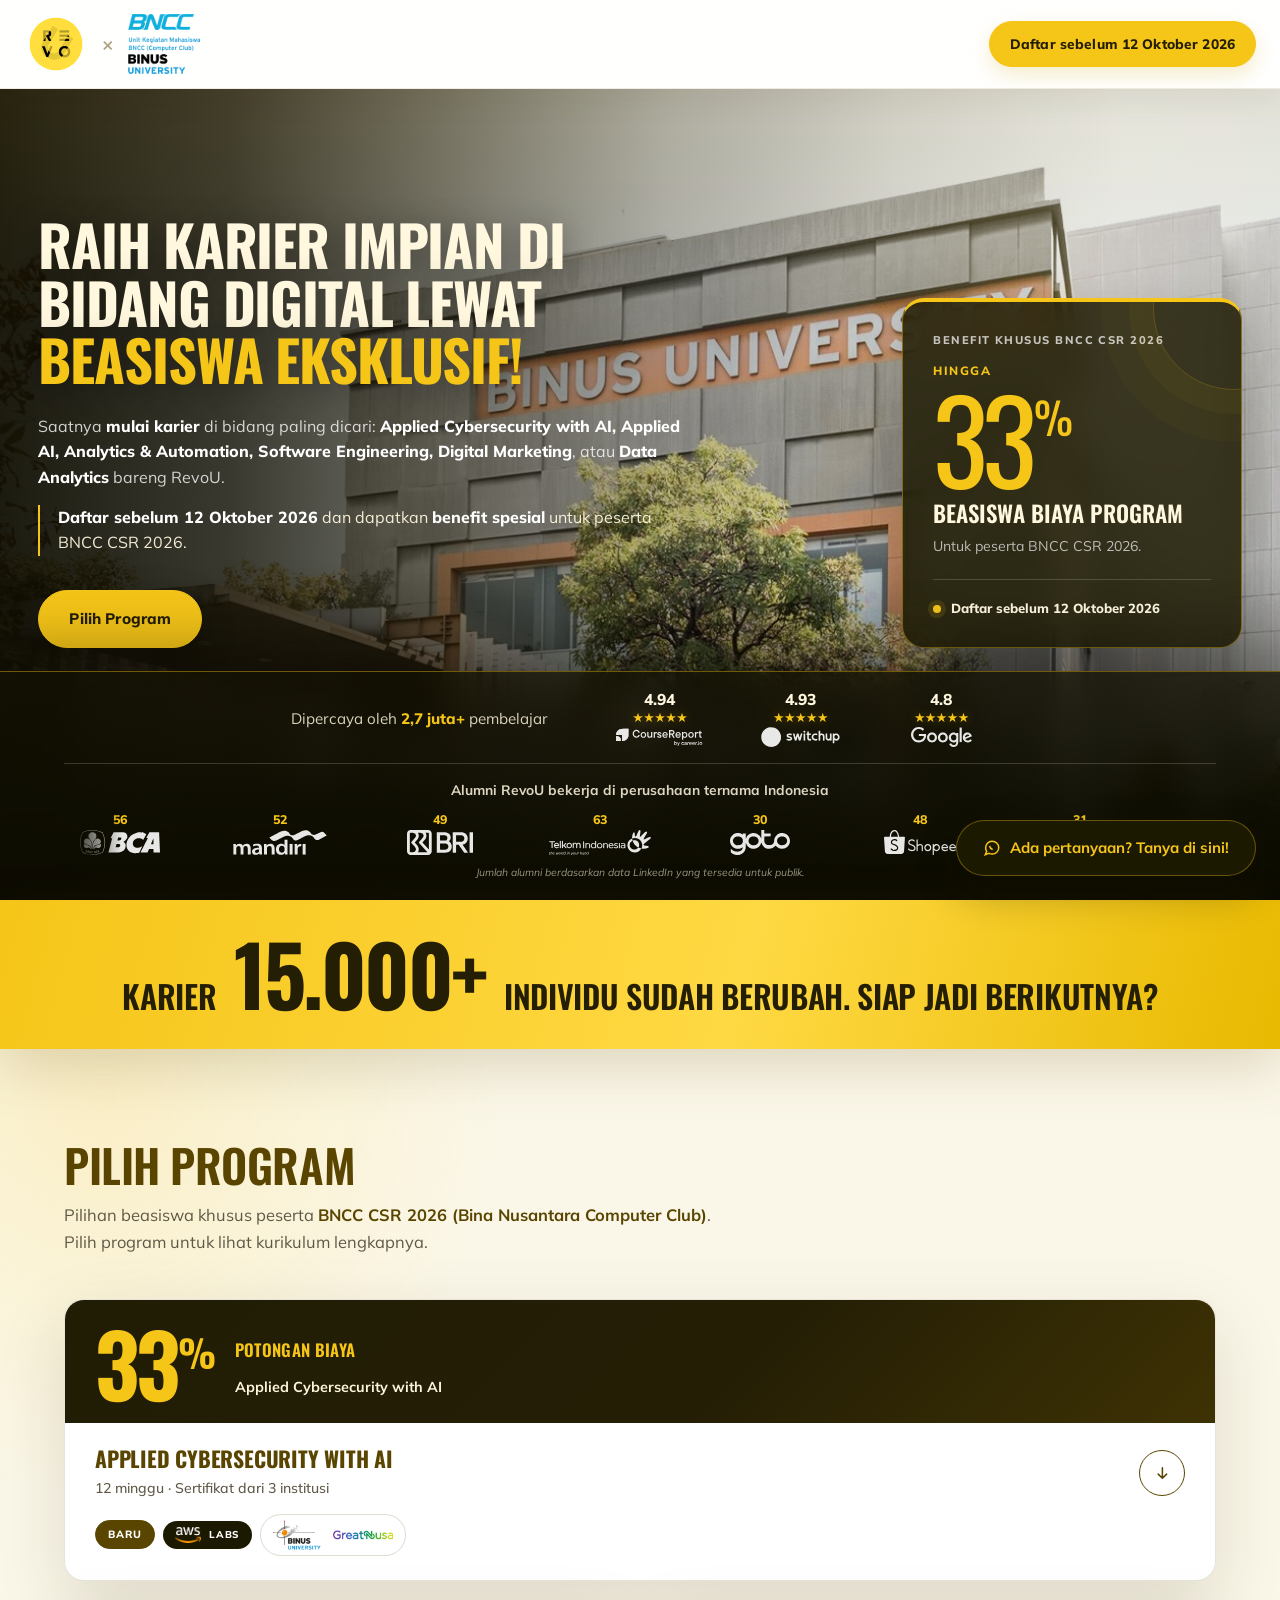
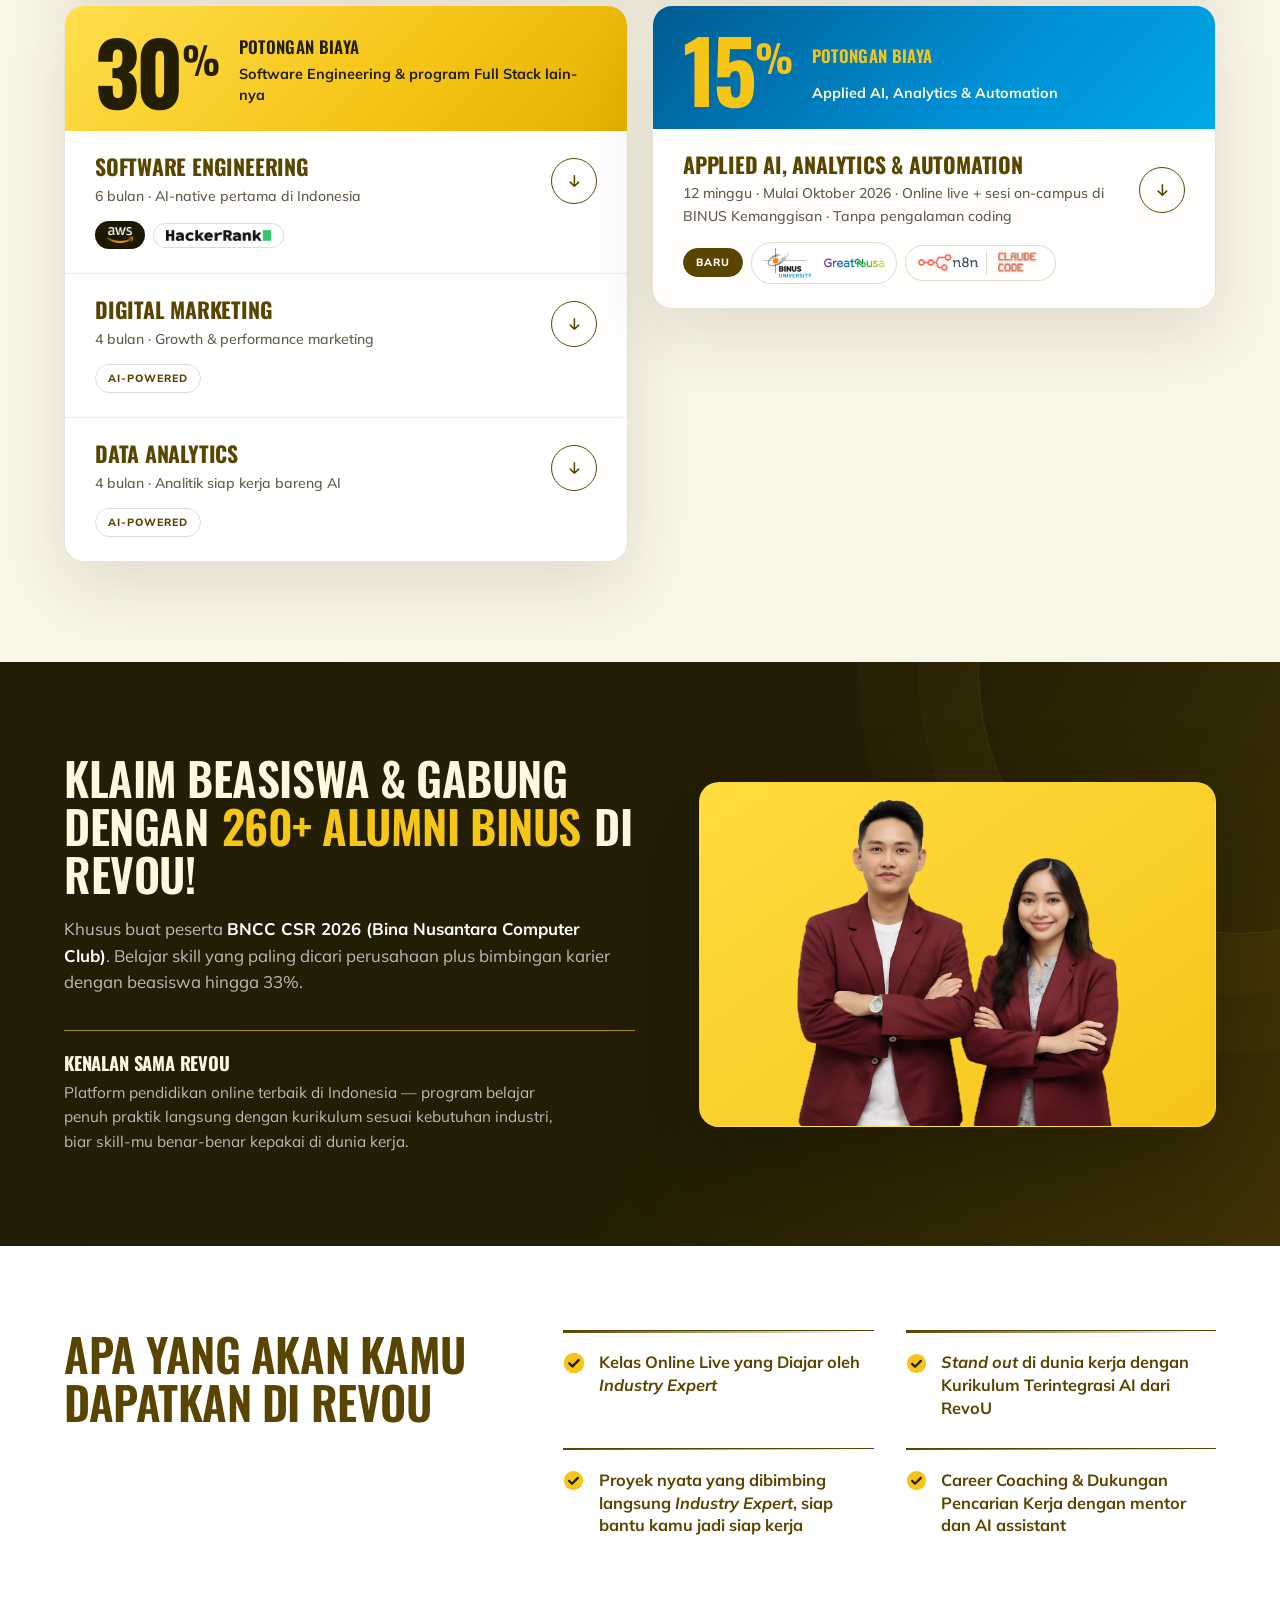
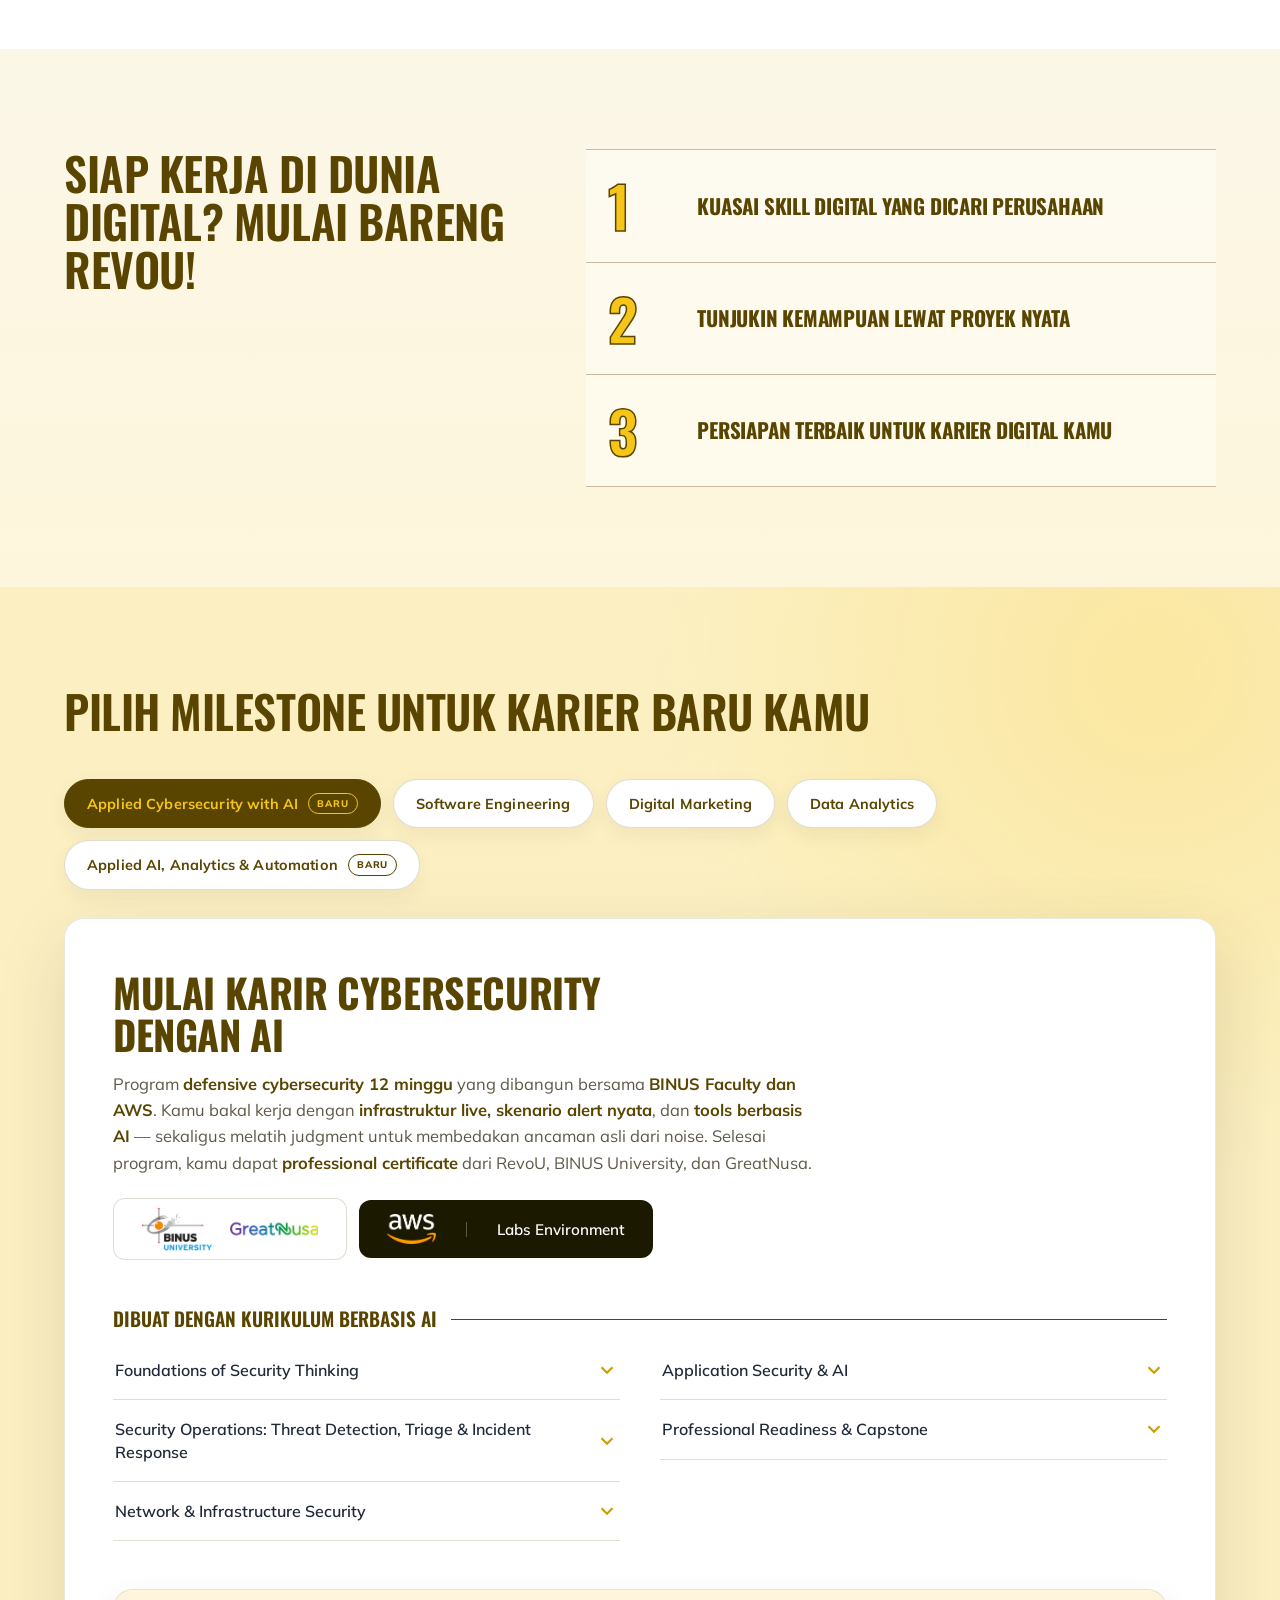
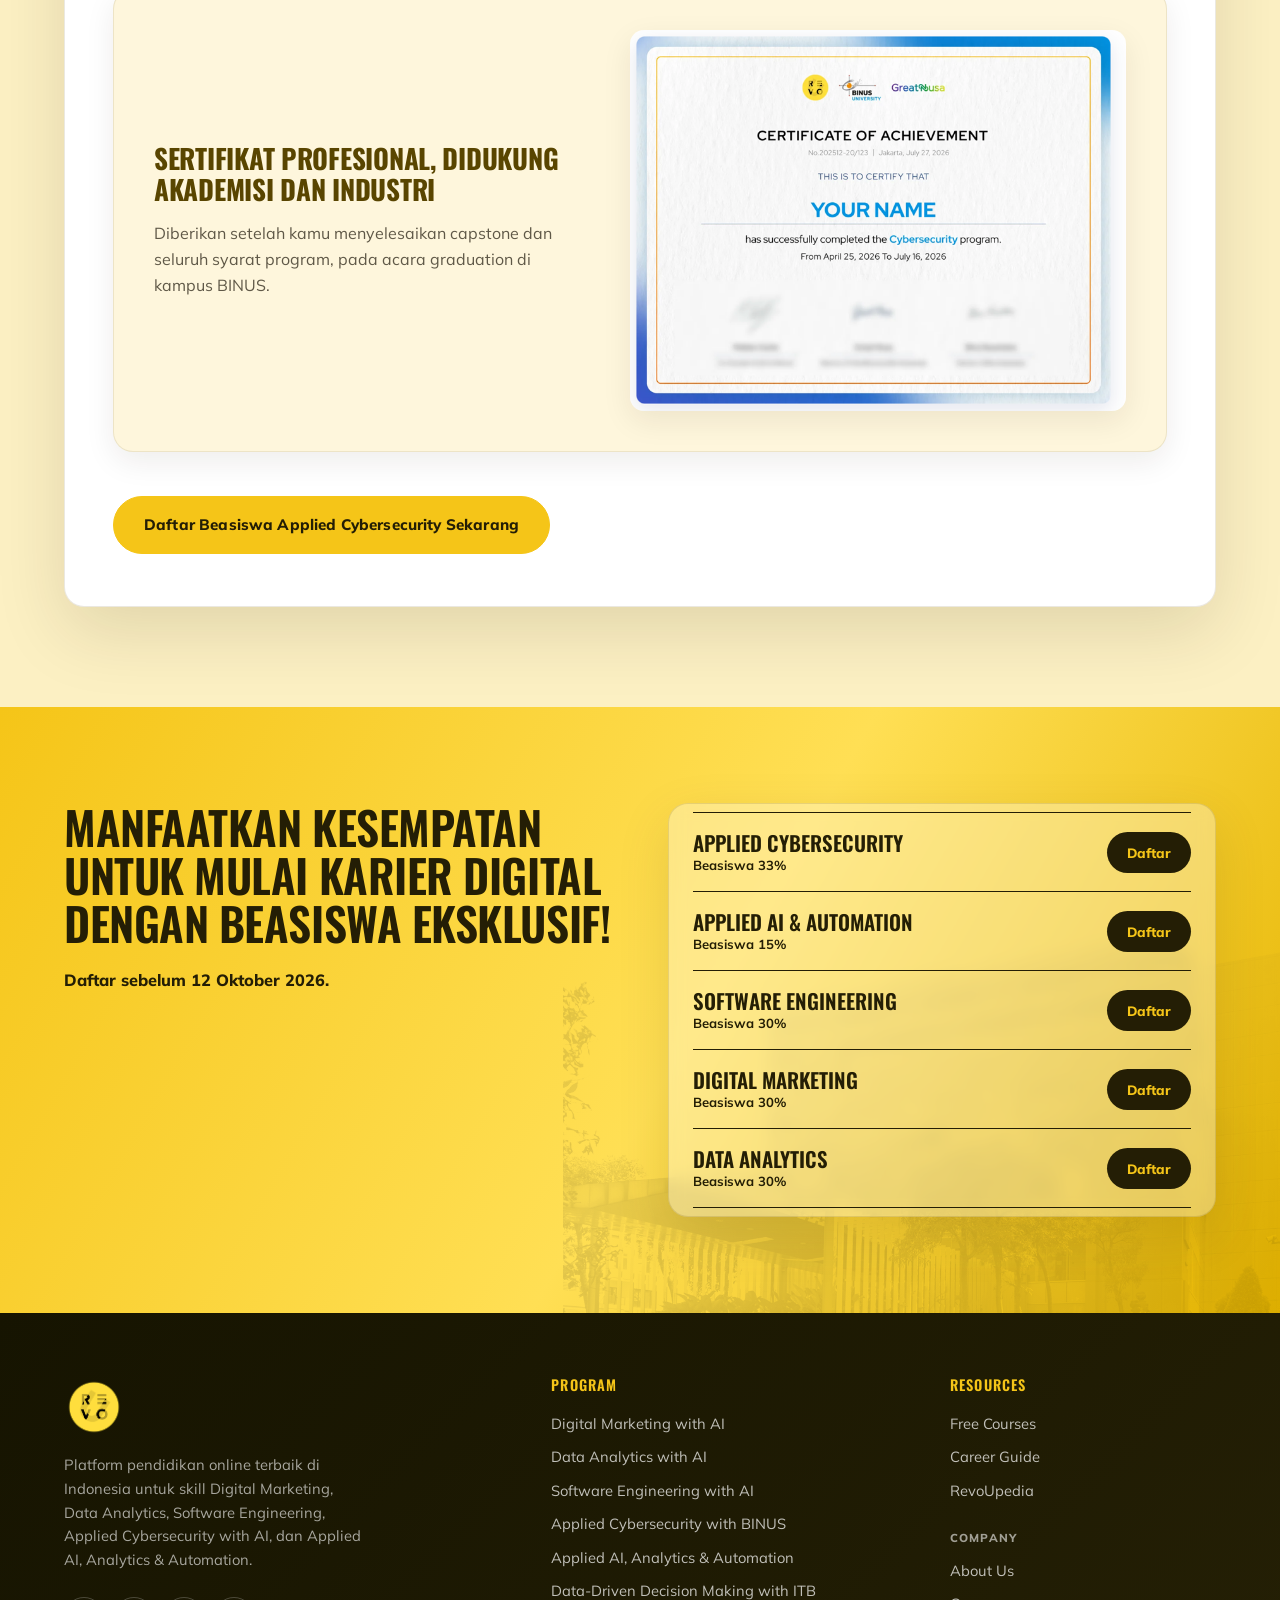
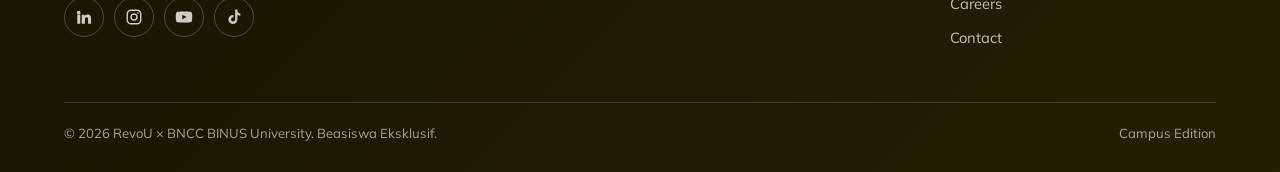
==== commit ac3c2127: "Raise BNCC Cybersecurity scholarship to 33% and update its CTA Cybersecurity moves into its own 33% " ====
--- a/binus-bncc/index.html
+++ b/binus-bncc/index.html
@@ -4,21 +4,21 @@
 <meta charset="UTF-8">
 <meta name="viewport" content="width=device-width, initial-scale=1.0">
 <title>Beasiswa Eksklusif BNCC × RevoU — Campus Edition</title>
-<meta name="description" content="Raih beasiswa eksklusif hingga 30% untuk peserta BNCC CSR 2026 dari RevoU untuk program Software Engineering, Data Analytics, Digital Marketing, Applied Cybersecurity & Applied AI Automation. Daftar sekarang!">
+<meta name="description" content="Raih beasiswa eksklusif hingga 33% untuk peserta BNCC CSR 2026 dari RevoU untuk program Software Engineering, Data Analytics, Digital Marketing, Applied Cybersecurity & Applied AI Automation. Daftar sekarang!">
 <link rel="canonical" href="https://offer.revou.co/binus-bncc">
 <meta property="og:type" content="website">
 <meta property="og:site_name" content="RevoU x BNCC">
 <meta property="og:locale" content="id_ID">
 <meta property="og:url" content="https://offer.revou.co/binus-bncc">
 <meta property="og:title" content="Beasiswa Eksklusif BNCC untuk Karier Masa Depan">
-<meta property="og:description" content="Raih beasiswa eksklusif hingga 30% untuk peserta BNCC CSR 2026 dari RevoU. Daftar sebelum 12 Oktober 2026.">
+<meta property="og:description" content="Raih beasiswa eksklusif hingga 33% untuk peserta BNCC CSR 2026 dari RevoU. Daftar sebelum 12 Oktober 2026.">
 <meta property="og:image" content="https://offer.revou.co/binus-bncc/images/og-image.jpg">
 <meta property="og:image:width" content="2253">
 <meta property="og:image:height" content="1203">
 <meta property="og:image:alt" content="Beasiswa Eksklusif BNCC x RevoU">
 <meta name="twitter:card" content="summary_large_image">
 <meta name="twitter:title" content="Beasiswa Eksklusif BNCC untuk Karier Masa Depan">
-<meta name="twitter:description" content="Raih beasiswa eksklusif hingga 30% untuk peserta BNCC CSR 2026 dari RevoU. Daftar sebelum 12 Oktober 2026.">
+<meta name="twitter:description" content="Raih beasiswa eksklusif hingga 33% untuk peserta BNCC CSR 2026 dari RevoU. Daftar sebelum 12 Oktober 2026.">
 <meta name="twitter:image" content="https://offer.revou.co/binus-bncc/images/og-image.jpg">
 
 <link rel="icon" type="image/png" href="/binus-bncc/images/revou-logo.png">
@@ -138,7 +138,7 @@
 
   /* ---- rate tiers: the signature ----
      The two scholarship levels are the real structure of the offer, so they are the
-     containers. Yellow owns 30%, brown owns 15% — both straight from the palette, so the
+     containers. Deep brown owns 33% (Cybersecurity), yellow owns 30%, blue owns 15% — all from the palette, so the
      split reads as brand, not as a new colour code. Each programme is one row and the
      whole row is the link into its curriculum. */
   .choose{padding:92px 0 100px}
@@ -147,6 +147,10 @@
   .tier-head{display:grid;grid-template-columns:auto 1fr;gap:4px 22px;align-items:end;padding:28px 30px 26px}
   .t30 .tier-head{background:var(--yellow)}
   .t15 .tier-head{background:var(--brown)}
+  .t33{grid-column:1/-1}
+  .t33 .tier-head{background:var(--brown-deep)}
+  .t33 .tier-rate,.t33 .tier-lbl{color:var(--yellow)}
+  .t33 .tier-for{color:var(--cream)}
   .tier-rate{grid-row:1/3;font-family:'Oswald',sans-serif;font-weight:700;font-size:clamp(4rem,7vw,5.4rem);
     line-height:.8;letter-spacing:-.04em;color:var(--brown-deep)}
   .tier-rate i{font-style:normal;font-size:.44em;vertical-align:.85em;margin-left:2px}
@@ -404,12 +408,12 @@
   /* Campus-led hero */
   .hero{position:relative;isolation:isolate;min-height:calc(100svh - var(--nav-h));padding:0;
     overflow:hidden;background:var(--night);display:flex;align-items:stretch}
-  .hero-media{position:absolute;inset:0;z-index:0}
+  .hero-media{position:absolute;inset:0;z-index:-2}
   .hero-photo{width:100%;height:100%;aspect-ratio:auto;object-fit:cover;object-position:50% 49%;border-radius:0;
     filter:saturate(.92) contrast(1.04)}
   .hero-media::before{content:"";position:absolute;inset:0;z-index:1;background:
     linear-gradient(90deg,rgba(16,14,2,.94) 0%,rgba(20,17,3,.82) 18%,rgba(25,21,3,.58) 34%,rgba(25,21,3,.28) 52%,rgba(25,21,3,.10) 70%,transparent 88%),
-    linear-gradient(0deg,rgba(16,14,2,.3) 0%,transparent 42%,rgba(16,14,2,.12) 100%)}
+    linear-gradient(0deg,rgba(16,14,2,.8) 0%,transparent 42%,rgba(16,14,2,.12) 100%)}
   .hero-media::after{content:"";position:absolute;inset:0;z-index:1;background:
     radial-gradient(circle at 82% 28%,rgba(245,197,24,.2),transparent 28%),
     linear-gradient(180deg,rgba(245,197,24,.06),transparent 30%);mix-blend-mode:screen}
@@ -446,11 +450,12 @@
     color:#fff8df;font-weight:800;font-size:.82rem}
   .offer-deadline::before{content:"";width:8px;height:8px;border-radius:50%;background:var(--yellow);box-shadow:0 0 0 5px rgba(245,197,24,.13)}
 
-  /* Let the campus remain visible behind the proof content. */
+  /* RevoU-style proof dock: ratings count up, company logos move continuously. */
   .hero-grid{padding-bottom:clamp(244px,28vh,280px)}
   .hero-proof{position:absolute;z-index:3;inset:auto 0 0;
-    background:linear-gradient(180deg,transparent,rgba(13,12,2,.2) 42%,rgba(13,12,2,.48));
-    border:0;box-shadow:none;color:#fff8df;text-shadow:0 2px 12px rgba(0,0,0,.55)}
+    background:linear-gradient(180deg,rgba(18,16,2,.78),rgba(13,12,2,.96));color:#fff8df;
+    border-top:1px solid rgba(245,197,24,.42);box-shadow:0 -22px 60px rgba(7,6,1,.32);
+    backdrop-filter:blur(16px);-webkit-backdrop-filter:blur(16px)}
   .proof-inner{max-width:1352px;margin:0 auto;padding:20px clamp(24px,5vw,64px) 18px}
   .proof-top{display:flex;align-items:center;justify-content:center;gap:clamp(34px,5vw,68px);margin-bottom:16px}
   .proof-title{font-size:.95rem;color:rgba(255,248,223,.84);white-space:nowrap}
@@ -460,7 +465,6 @@
   .proof-score{font-size:.98rem;font-weight:800;line-height:1;color:#fff8df}
   .proof-stars{color:var(--yellow);font-size:.8rem;line-height:1;letter-spacing:-.04em;text-shadow:0 0 12px rgba(245,197,24,.3)}
   .proof-rating img{display:block;width:auto;height:20px;max-width:96px;filter:brightness(0) invert(1);opacity:.9}
-  .proof-rating img.switchup-logo{filter:grayscale(1) invert(1) contrast(100);opacity:1}
   .company-proof{padding-top:15px;border-top:1px solid rgba(255,248,223,.18)}
   .company-proof-title{text-align:center;font-size:.86rem;font-weight:700;color:rgba(255,248,223,.86);margin-bottom:12px}
   .company-marquee{position:relative;overflow:hidden;-webkit-mask-image:linear-gradient(90deg,transparent,#000 5%,#000 95%,transparent);
@@ -492,6 +496,7 @@
   .t30 .tier-head{background:linear-gradient(135deg,#ffdf4d 0%,var(--yellow) 58%,#e3b100 100%)}
   .t15{background:linear-gradient(180deg,#fff 0%,#fffcf3 100%)}
   .t15 .tier-head{background:linear-gradient(135deg,#005b8f 0%,#008ed3 58%,#00a8e8 100%)}
+  .t33 .tier-head{background:linear-gradient(135deg,#211d05 0%,var(--brown-deep) 58%,#3e3204 100%)}
   .prog{background:rgba(255,255,255,.76)}
   .prog:hover{background:#fff9e6}
   .prog-go{box-shadow:inset 0 0 0 0 var(--yellow);transition:background .2s ease,border-color .2s ease,color .2s ease,transform .2s ease}
@@ -622,7 +627,7 @@
     </div>
     <aside class="hero-offer" aria-label="Informasi beasiswa">
       <p class="offer-kicker">Benefit khusus BNCC CSR 2026</p>
-      <div class="offer-number"><small>Hingga</small><span class="offer-value">30<i>%</i></span></div>
+      <div class="offer-number"><small>Hingga</small><span class="offer-value">33<i>%</i></span></div>
       <p class="offer-title">Beasiswa biaya program</p>
       <p class="offer-copy">Untuk peserta BNCC CSR 2026.</p>
       <p class="offer-deadline">Daftar sebelum 12 Oktober 2026</p>
@@ -641,7 +646,7 @@
           <div class="proof-rating">
             <span class="proof-score" data-rating="4.93" data-decimals="2" aria-label="Rating 4.93">4.93</span>
             <span class="proof-stars" aria-hidden="true">★★★★★</span>
-            <img src="/assets/switchup.png" alt="SwitchUp" class="switchup-logo" width="78" height="20">
+            <img src="/binus-bncc/images/proof/switchup.CP6x00Gv.svg" alt="SwitchUp" width="63" height="16">
           </div>
           <div class="proof-rating">
             <span class="proof-score" data-rating="4.8" data-decimals="1" aria-label="Rating 4.8">4.8</span>
@@ -690,6 +695,24 @@
         Pilih program untuk lihat kurikulum lengkapnya.</p>
     </div>
     <div class="tiers">
+      <div class="tier t33">
+        <div class="tier-head">
+          <span class="tier-rate">33<i>%</i></span>
+          <span class="tier-lbl">Potongan biaya</span>
+          <span class="tier-for">Applied Cybersecurity with AI</span>
+        </div>
+        <a href="#program" data-goto="cs" class="prog">
+          <span class="prog-name">Applied Cybersecurity with AI</span>
+          <span class="prog-meta">12 minggu · Sertifikat dari 3 institusi</span>
+          <span class="prog-go" aria-hidden="true"><svg class="ico" viewBox="0 0 24 24" aria-hidden="true" focusable="false"><path d="M12 4v15m-6-6 6 6 6-6" fill="none" stroke="currentColor" stroke-width="2.2" stroke-linecap="round" stroke-linejoin="round"/></svg></span>
+          <span class="prog-tags">
+            <span class="tag new">Baru</span>
+            <span class="chip dark"><img src="/binus-bncc/images/aws-logo.png" alt="AWS" class="lg-aws"><span class="lbl">Labs</span></span>
+            <span class="chip light"><img src="/binus-bncc/images/binus-greatnusa.png" alt="BINUS University &amp; GreatNusa" class="lg-bg"></span>
+          </span>
+          <span class="vh">Lihat kurikulum</span>
+        </a>
+      </div>
       <div class="tier t30">
         <div class="tier-head">
           <span class="tier-rate">30<i>%</i></span>
@@ -725,19 +748,8 @@
         <div class="tier-head">
           <span class="tier-rate">15<i>%</i></span>
           <span class="tier-lbl">Potongan biaya</span>
-          <span class="tier-for">Applied Cybersecurity with AI · Applied AI, Analytics &amp; Automation</span>
-        </div>
-        <a href="#program" data-goto="cs" class="prog">
-          <span class="prog-name">Applied Cybersecurity with AI</span>
-          <span class="prog-meta">12 minggu · Sertifikat dari 3 institusi</span>
-          <span class="prog-go" aria-hidden="true"><svg class="ico" viewBox="0 0 24 24" aria-hidden="true" focusable="false"><path d="M12 4v15m-6-6 6 6 6-6" fill="none" stroke="currentColor" stroke-width="2.2" stroke-linecap="round" stroke-linejoin="round"/></svg></span>
-          <span class="prog-tags">
-            <span class="tag new">Baru</span>
-            <span class="chip dark"><img src="/binus-bncc/images/aws-logo.png" alt="AWS" class="lg-aws"><span class="lbl">Labs</span></span>
-            <span class="chip light"><img src="/binus-bncc/images/binus-greatnusa.png" alt="BINUS University &amp; GreatNusa" class="lg-bg"></span>
-          </span>
-          <span class="vh">Lihat kurikulum</span>
-        </a>
+          <span class="tier-for">Applied AI, Analytics &amp; Automation</span>
+        </div>
         <a href="#program" data-goto="ai" class="prog">
           <span class="prog-name">Applied AI, Analytics &amp; Automation</span>
           <span class="prog-meta">12 minggu · Mulai Oktober 2026 · Online live + sesi on-campus di BINUS Kemanggisan · Tanpa pengalaman coding</span>
@@ -760,7 +772,7 @@
     <div>
       <h2>Klaim Beasiswa &amp; Gabung dengan <span class="mark">260+ Alumni BINUS</span> di RevoU!</h2>
       <p class="lede">Khusus buat peserta <b>BNCC CSR 2026 (Bina Nusantara Computer Club)</b>.
-        Belajar skill yang paling dicari perusahaan plus bimbingan karier dengan beasiswa hingga 30%.</p>
+        Belajar skill yang paling dicari perusahaan plus bimbingan karier dengan beasiswa hingga 33%.</p>
       <div class="kenalan">
         <h3>Kenalan sama RevoU</h3>
         <p>Platform pendidikan online terbaik di Indonesia — program belajar penuh praktik langsung dengan
@@ -965,7 +977,7 @@
                  alt="Contoh Certificate of Achievement program Cybersecurity dari RevoU, BINUS University, dan GreatNusa">
           </div>
         </div>
-        <div class="panel-cta"><a href="https://cybersecurity-fp.paperform.co/?o=bncc" target="_blank" rel="noopener" class="btn">Daftar Beasiswa Applied Cybersecurity Sekarang</a></div>
+        <div class="panel-cta"><a href="https://cybersecurity-fp.paperform.co/?page=binus-socs" target="_blank" rel="noopener" class="btn">Daftar Beasiswa Applied Cybersecurity Sekarang</a></div>
       </div>
 
       <!-- APPLIED AI, ANALYTICS & AUTOMATION -->
@@ -1067,7 +1079,7 @@
       <p class="deadline">Daftar sebelum 12 Oktober 2026.</p>
     </div>
     <ul class="cta-list">
-      <li><a href="https://www.revou.co/binus-applied-cybersecurity?o=bncc" target="_blank" rel="noopener"><span class="cta-name">Applied Cybersecurity<small>Beasiswa 15%</small></span><span class="cta-pill">Daftar</span></a></li>
+      <li><a href="https://cybersecurity-fp.paperform.co/?page=binus-socs" target="_blank" rel="noopener"><span class="cta-name">Applied Cybersecurity<small>Beasiswa 33%</small></span><span class="cta-pill">Daftar</span></a></li>
       <li><a href="https://revou-applied-ai.paperform.co/?o=bncc" target="_blank" rel="noopener"><span class="cta-name">Applied AI &amp; Automation<small>Beasiswa 15%</small></span><span class="cta-pill">Daftar</span></a></li>
       <li><a href="https://revou-fsse.paperform.co/?o=bncc" target="_blank" rel="noopener"><span class="cta-name">Software Engineering<small>Beasiswa 30%</small></span><span class="cta-pill">Daftar</span></a></li>
       <li><a href="https://fsdm-fb.paperform.co/?o=bncc" target="_blank" rel="noopener"><span class="cta-name">Digital Marketing<small>Beasiswa 30%</small></span><span class="cta-pill">Daftar</span></a></li>
@@ -1129,7 +1141,7 @@
   </div>
 </footer>
 
-<a class="wa" href="https://api.whatsapp.com/send?phone=6281399100086&amp;text=Halo!%20Saya%20mau%20tanya%20soal%20beasiswa%2030%25%20di%20program%20RevoU%20%F0%9F%91%8B" target="_blank" rel="noopener" aria-label="Tanya tentang beasiswa lewat WhatsApp">
+<a class="wa" href="https://api.whatsapp.com/send?phone=6281399100086&amp;text=Halo!%20Saya%20mau%20tanya%20soal%20beasiswa%20hingga%2033%25%20di%20program%20RevoU%20%F0%9F%91%8B" target="_blank" rel="noopener" aria-label="Tanya tentang beasiswa lewat WhatsApp">
   <svg viewBox="0 0 24 24" fill="none" stroke="currentColor" stroke-width="2" aria-hidden="true"><path d="M21 11.5a8.4 8.4 0 0 1-9 8.5 9.5 9.5 0 0 1-4-.9L3 21l1.9-4.6A8.3 8.3 0 0 1 3.5 12a8.5 8.5 0 0 1 17.5-.5Z"/><path d="M8.7 9.3c.5 2.4 1.8 3.8 4.2 4.7"/></svg>
   <span>Ada pertanyaan? Tanya di sini!</span>
 </a>
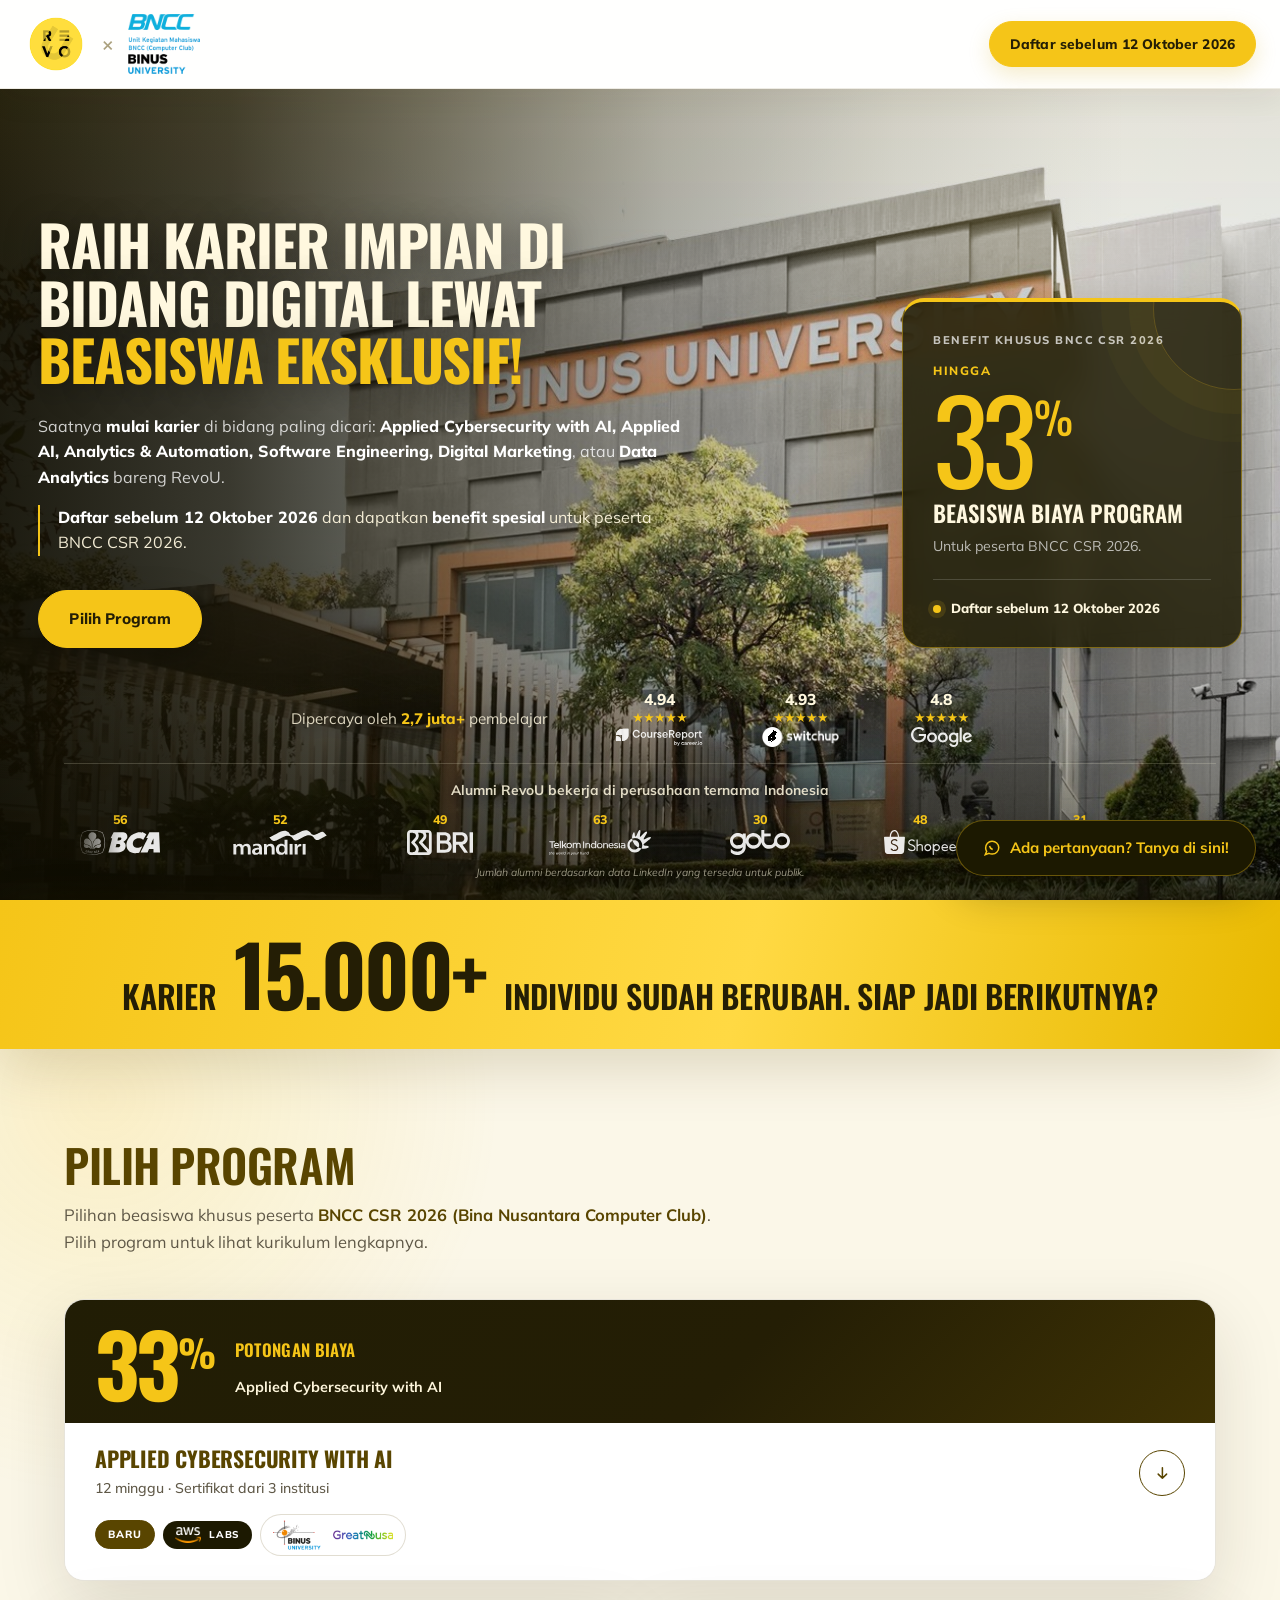
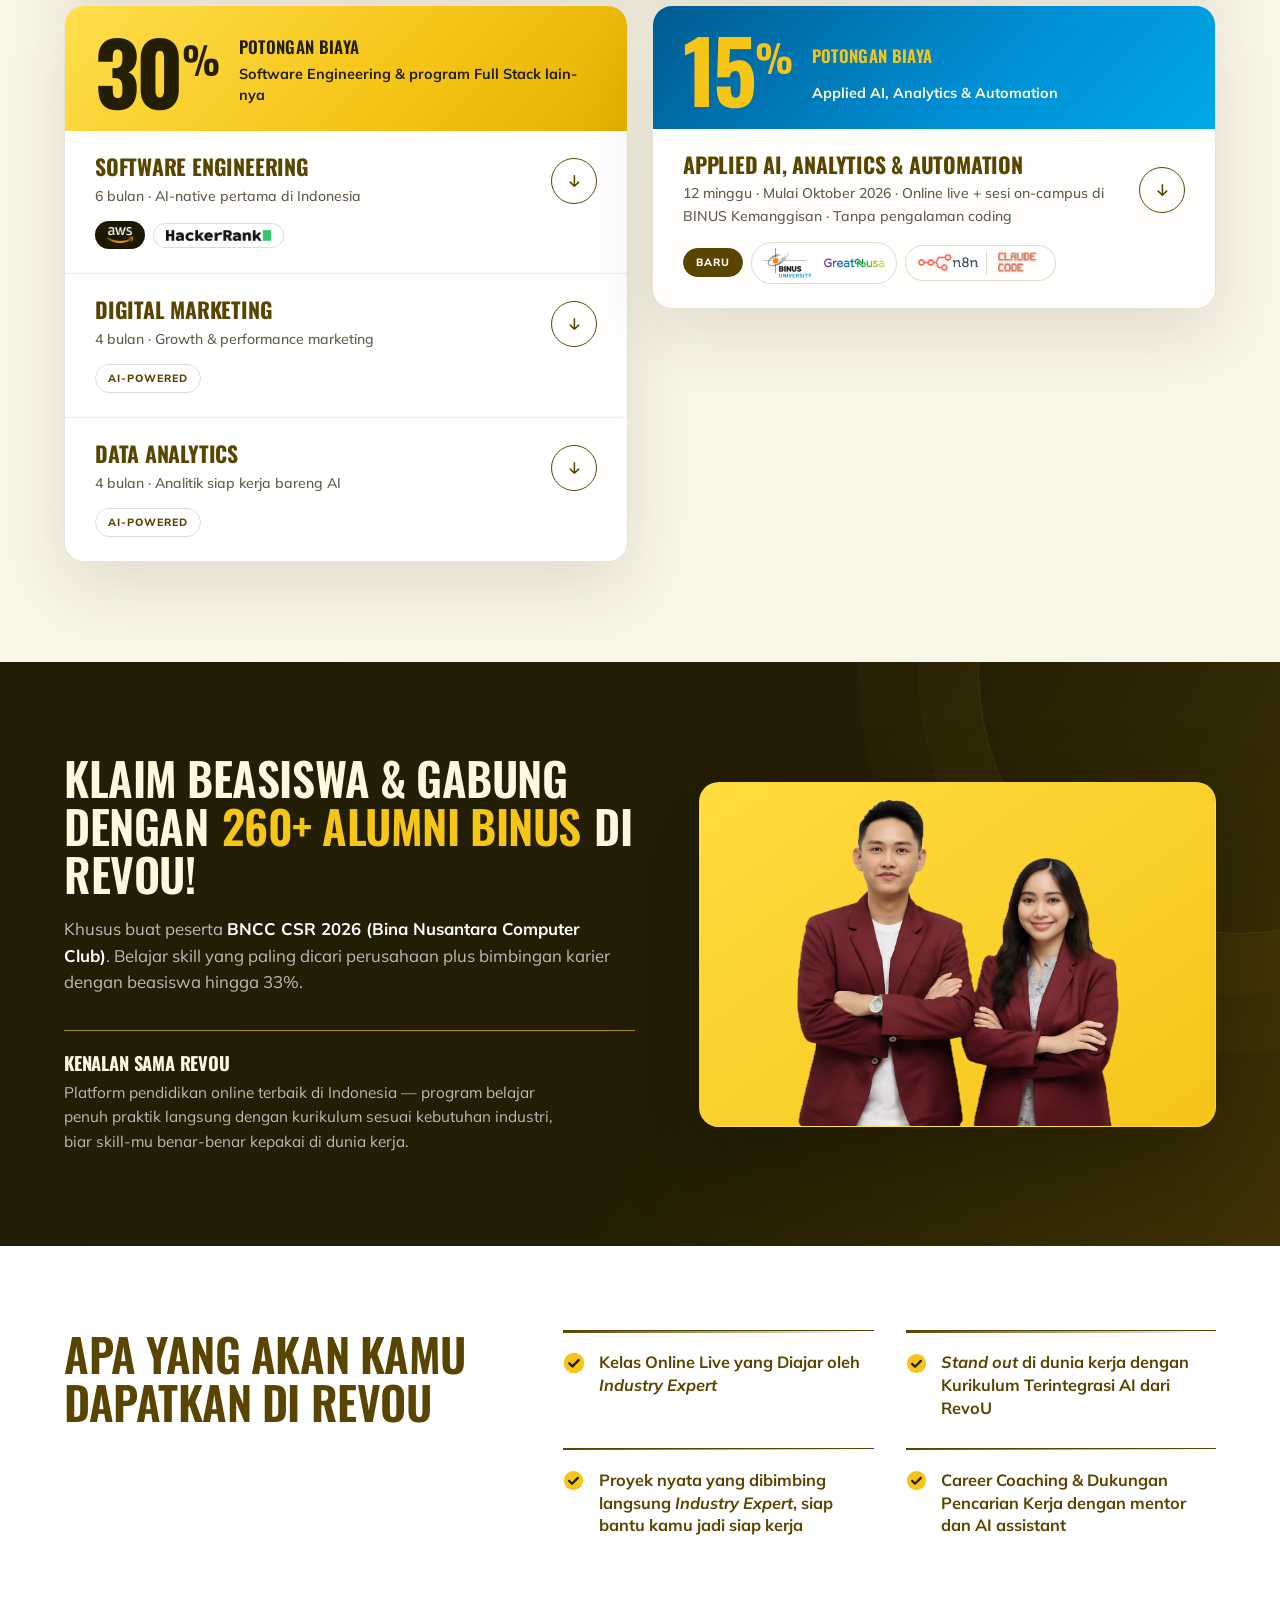
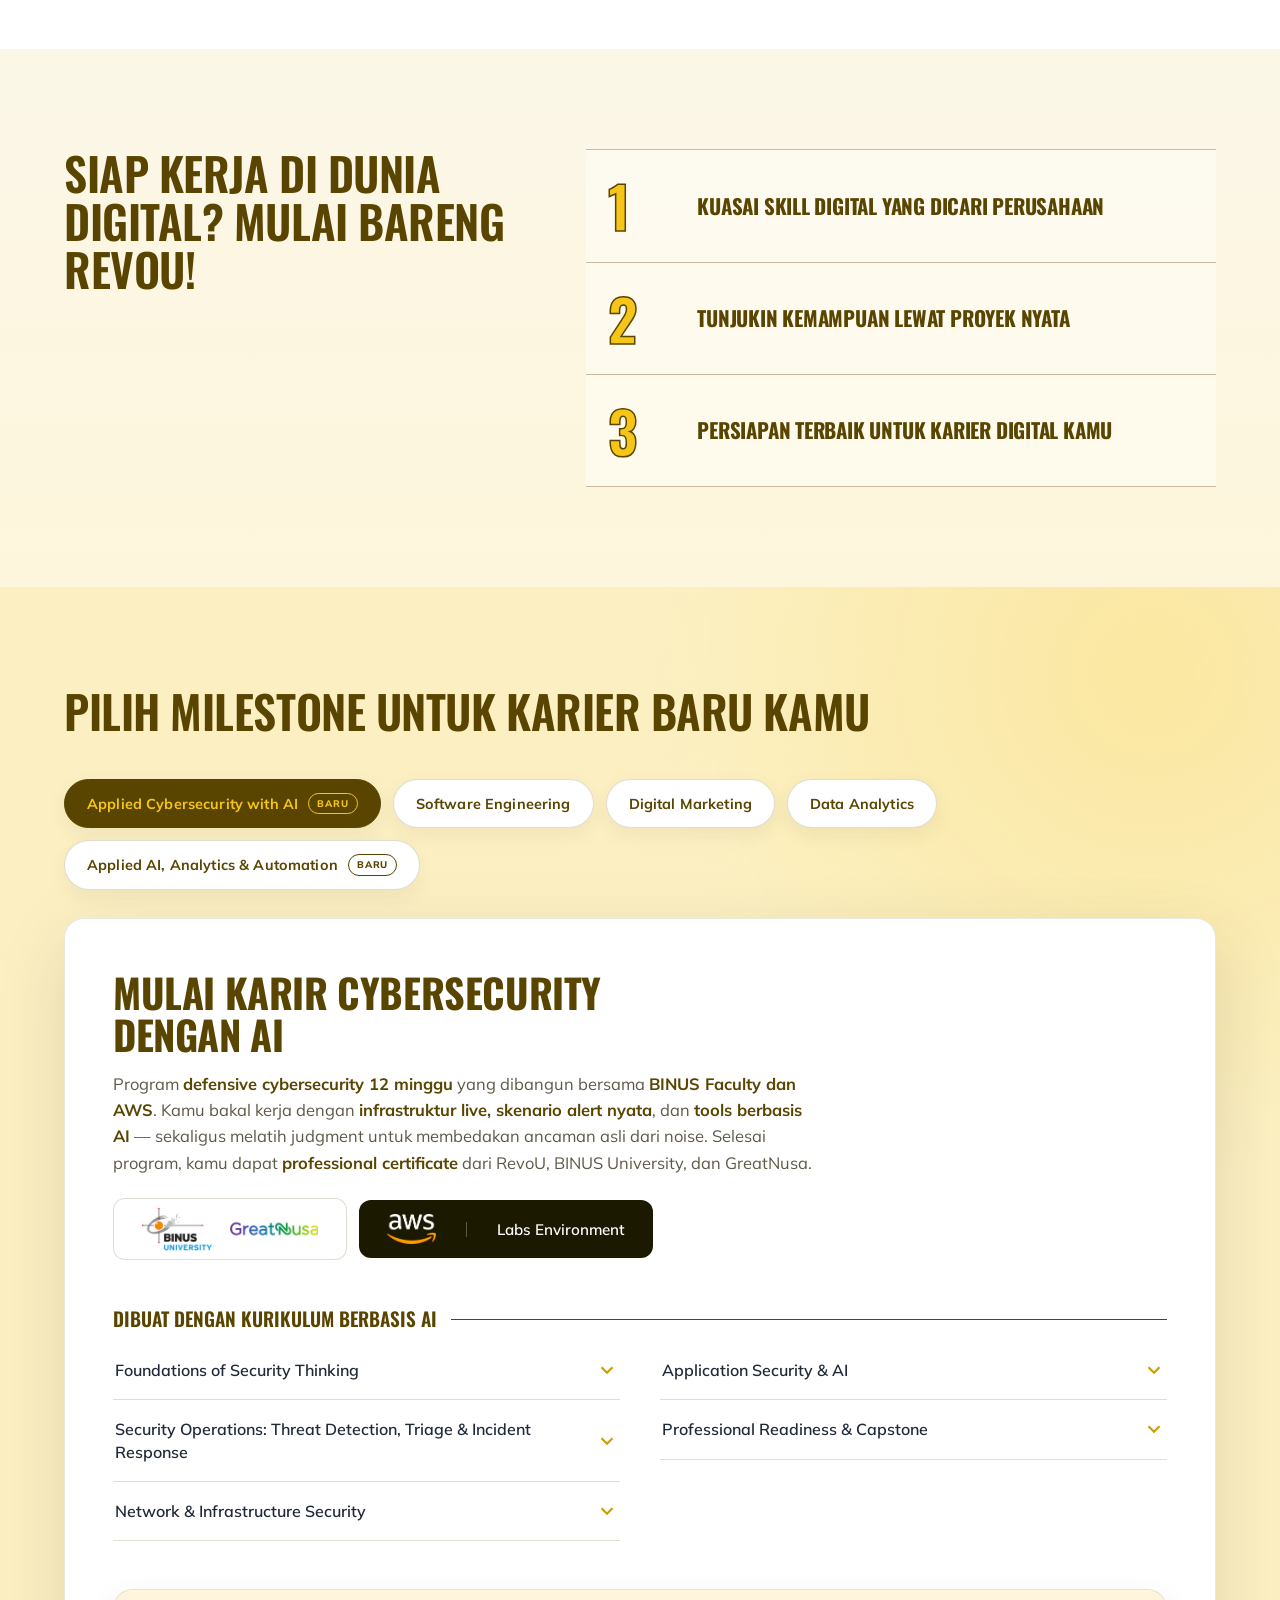
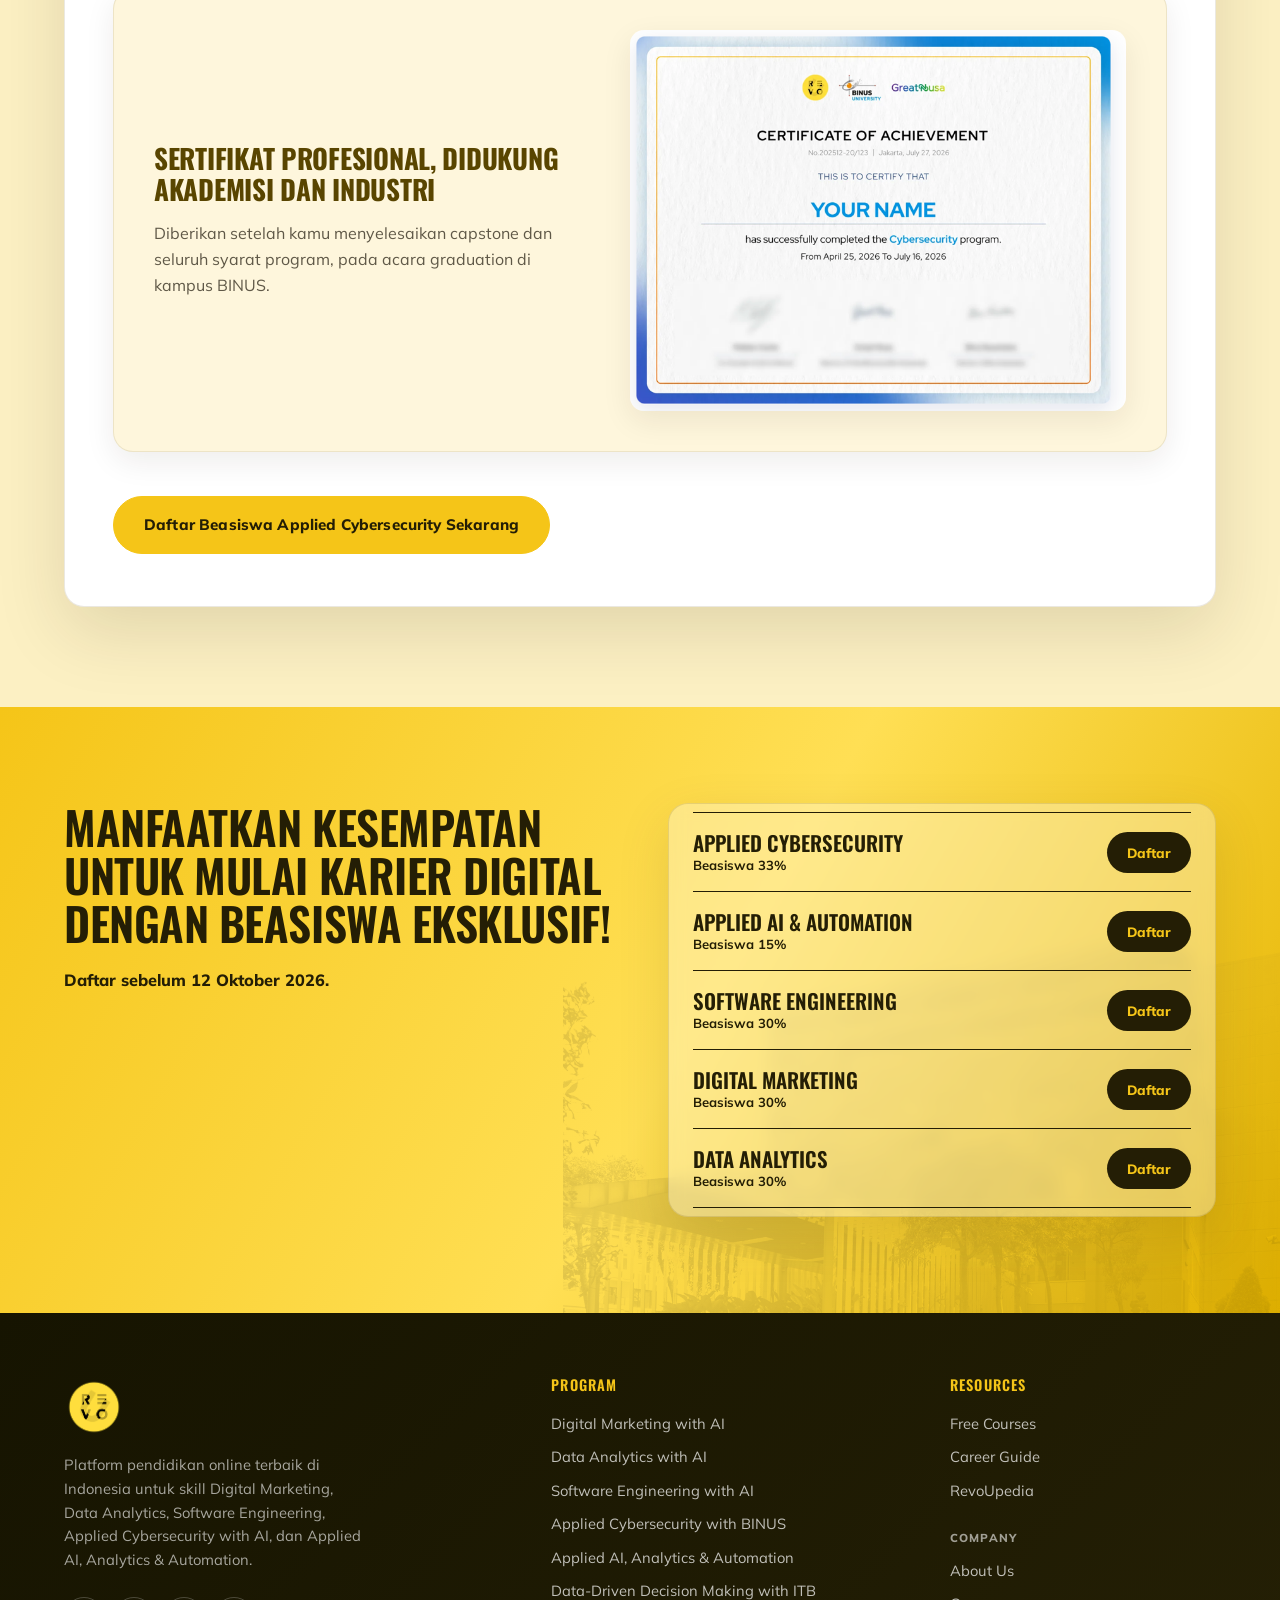
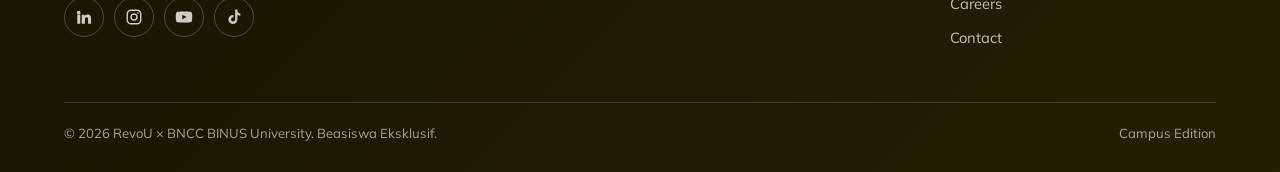
==== commit fde7c6c6: "Merge remote-tracking branch 'origin/add-applied-ai-automation' into HEAD # Conflicts: #	binus-bncc/" ====
--- a/binus-bncc/index.html
+++ b/binus-bncc/index.html
@@ -408,12 +408,12 @@
   /* Campus-led hero */
   .hero{position:relative;isolation:isolate;min-height:calc(100svh - var(--nav-h));padding:0;
     overflow:hidden;background:var(--night);display:flex;align-items:stretch}
-  .hero-media{position:absolute;inset:0;z-index:-2}
+  .hero-media{position:absolute;inset:0;z-index:0}
   .hero-photo{width:100%;height:100%;aspect-ratio:auto;object-fit:cover;object-position:50% 49%;border-radius:0;
     filter:saturate(.92) contrast(1.04)}
   .hero-media::before{content:"";position:absolute;inset:0;z-index:1;background:
     linear-gradient(90deg,rgba(16,14,2,.94) 0%,rgba(20,17,3,.82) 18%,rgba(25,21,3,.58) 34%,rgba(25,21,3,.28) 52%,rgba(25,21,3,.10) 70%,transparent 88%),
-    linear-gradient(0deg,rgba(16,14,2,.8) 0%,transparent 42%,rgba(16,14,2,.12) 100%)}
+    linear-gradient(0deg,rgba(16,14,2,.3) 0%,transparent 42%,rgba(16,14,2,.12) 100%)}
   .hero-media::after{content:"";position:absolute;inset:0;z-index:1;background:
     radial-gradient(circle at 82% 28%,rgba(245,197,24,.2),transparent 28%),
     linear-gradient(180deg,rgba(245,197,24,.06),transparent 30%);mix-blend-mode:screen}
@@ -450,12 +450,11 @@
     color:#fff8df;font-weight:800;font-size:.82rem}
   .offer-deadline::before{content:"";width:8px;height:8px;border-radius:50%;background:var(--yellow);box-shadow:0 0 0 5px rgba(245,197,24,.13)}
 
-  /* RevoU-style proof dock: ratings count up, company logos move continuously. */
+  /* Let the campus remain visible behind the proof content. */
   .hero-grid{padding-bottom:clamp(244px,28vh,280px)}
   .hero-proof{position:absolute;z-index:3;inset:auto 0 0;
-    background:linear-gradient(180deg,rgba(18,16,2,.78),rgba(13,12,2,.96));color:#fff8df;
-    border-top:1px solid rgba(245,197,24,.42);box-shadow:0 -22px 60px rgba(7,6,1,.32);
-    backdrop-filter:blur(16px);-webkit-backdrop-filter:blur(16px)}
+    background:linear-gradient(180deg,transparent,rgba(13,12,2,.2) 42%,rgba(13,12,2,.48));
+    border:0;box-shadow:none;color:#fff8df;text-shadow:0 2px 12px rgba(0,0,0,.55)}
   .proof-inner{max-width:1352px;margin:0 auto;padding:20px clamp(24px,5vw,64px) 18px}
   .proof-top{display:flex;align-items:center;justify-content:center;gap:clamp(34px,5vw,68px);margin-bottom:16px}
   .proof-title{font-size:.95rem;color:rgba(255,248,223,.84);white-space:nowrap}
@@ -465,6 +464,7 @@
   .proof-score{font-size:.98rem;font-weight:800;line-height:1;color:#fff8df}
   .proof-stars{color:var(--yellow);font-size:.8rem;line-height:1;letter-spacing:-.04em;text-shadow:0 0 12px rgba(245,197,24,.3)}
   .proof-rating img{display:block;width:auto;height:20px;max-width:96px;filter:brightness(0) invert(1);opacity:.9}
+  .proof-rating img.switchup-logo{filter:grayscale(1) invert(1) contrast(100);opacity:1}
   .company-proof{padding-top:15px;border-top:1px solid rgba(255,248,223,.18)}
   .company-proof-title{text-align:center;font-size:.86rem;font-weight:700;color:rgba(255,248,223,.86);margin-bottom:12px}
   .company-marquee{position:relative;overflow:hidden;-webkit-mask-image:linear-gradient(90deg,transparent,#000 5%,#000 95%,transparent);
@@ -646,7 +646,7 @@
           <div class="proof-rating">
             <span class="proof-score" data-rating="4.93" data-decimals="2" aria-label="Rating 4.93">4.93</span>
             <span class="proof-stars" aria-hidden="true">★★★★★</span>
-            <img src="/binus-bncc/images/proof/switchup.CP6x00Gv.svg" alt="SwitchUp" width="63" height="16">
+            <img src="/assets/switchup.png" alt="SwitchUp" class="switchup-logo" width="78" height="20">
           </div>
           <div class="proof-rating">
             <span class="proof-score" data-rating="4.8" data-decimals="1" aria-label="Rating 4.8">4.8</span>
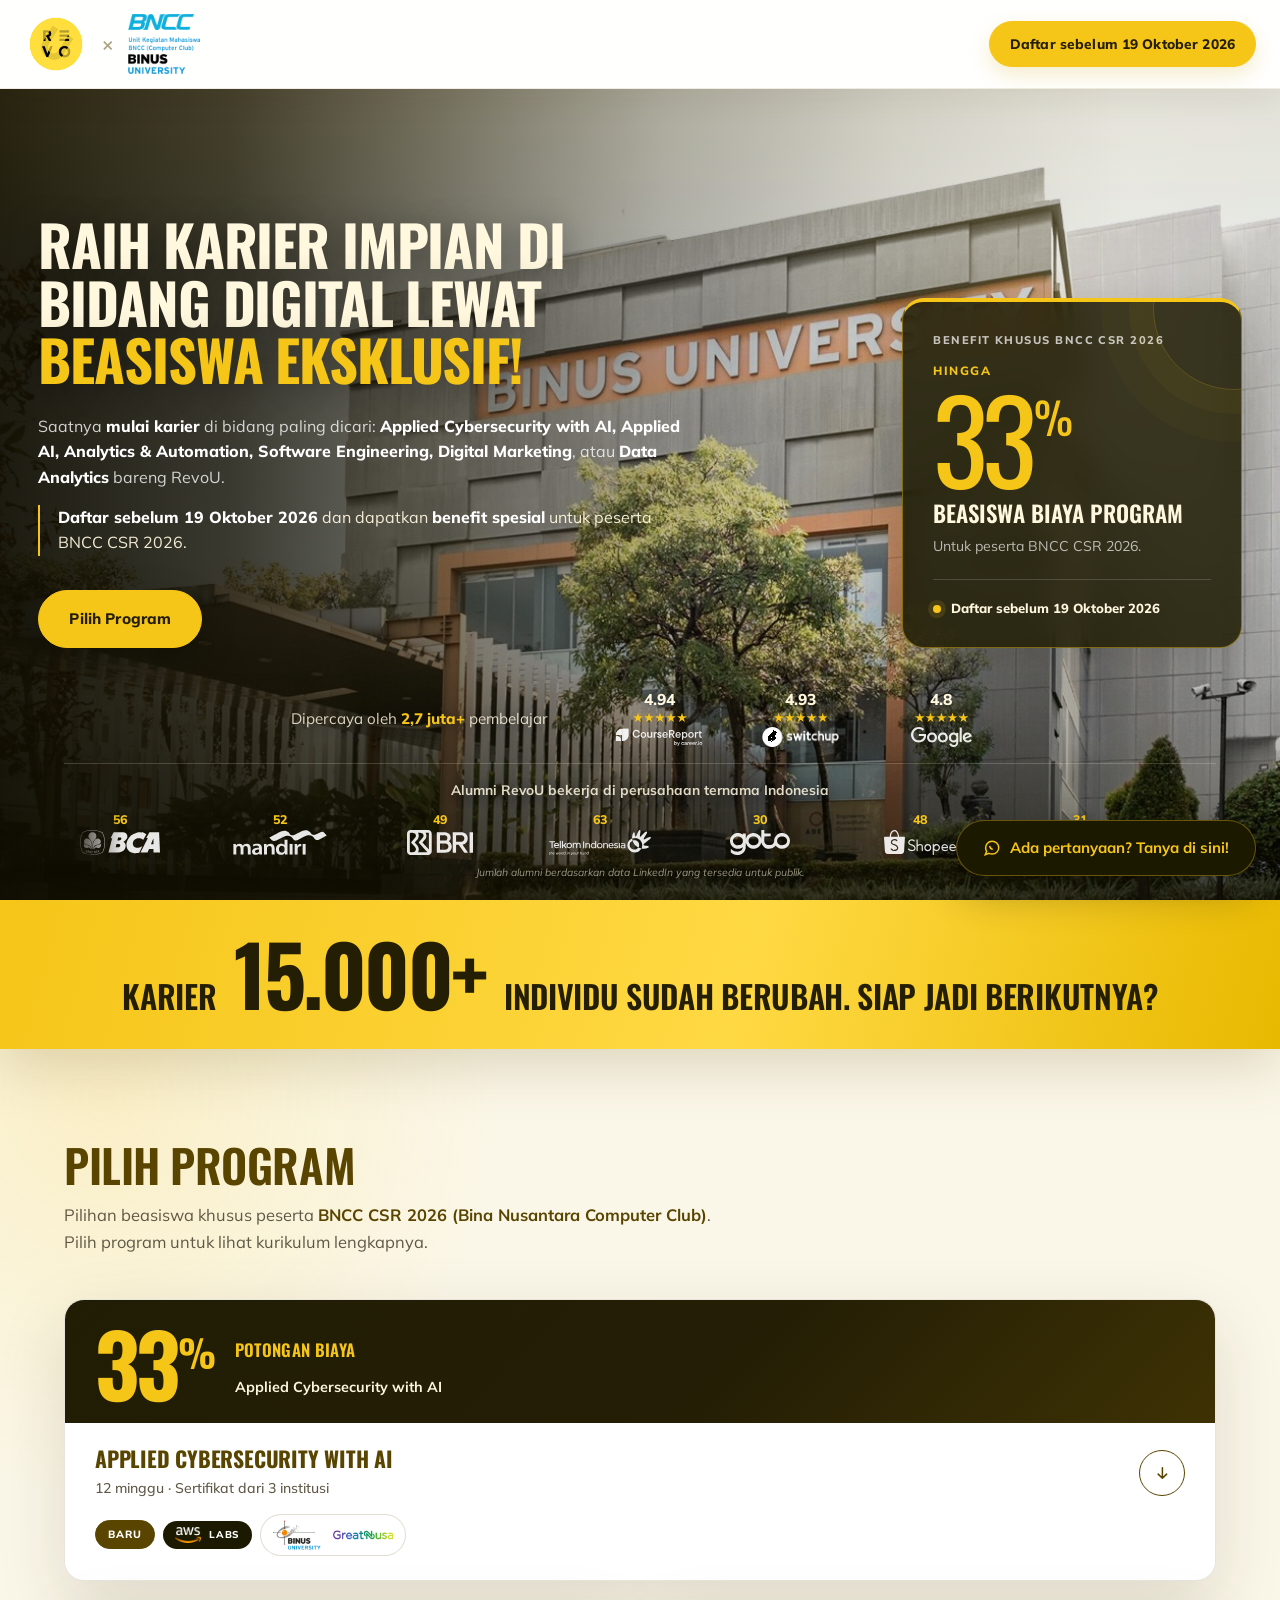
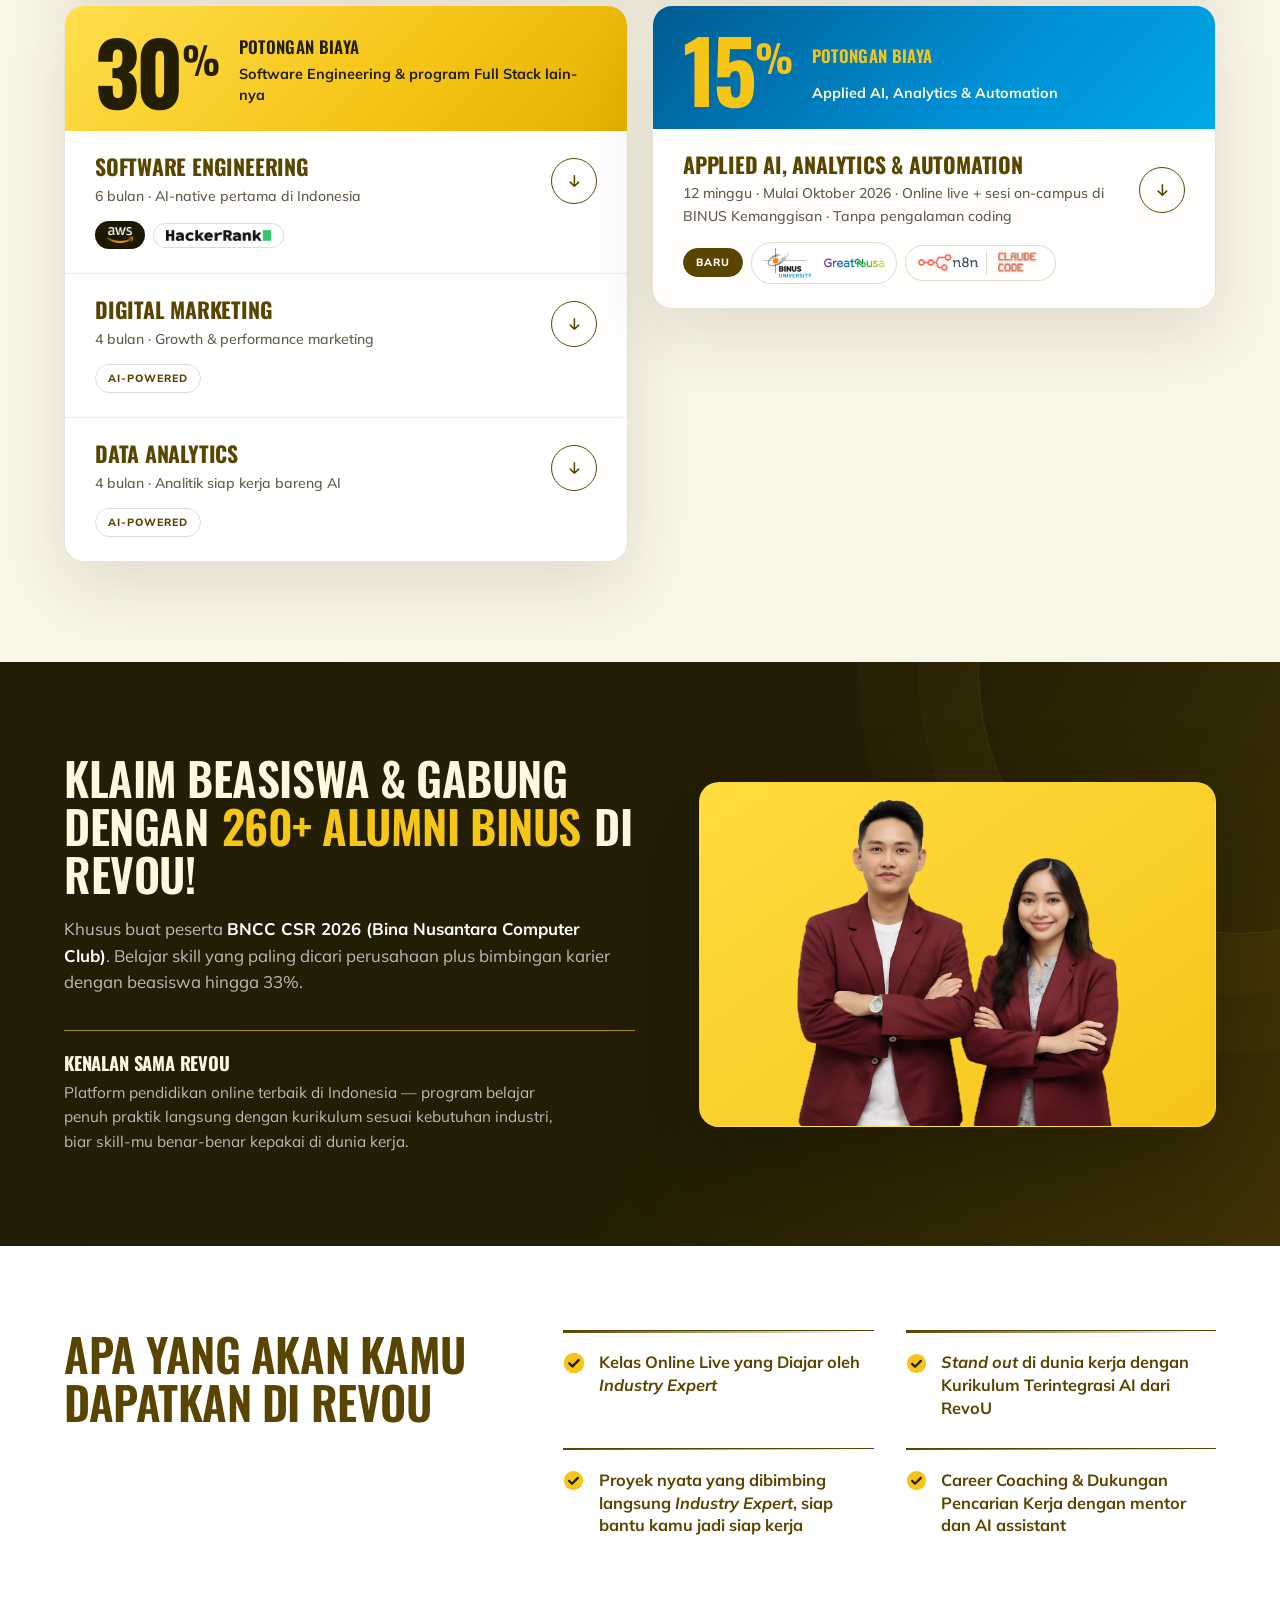
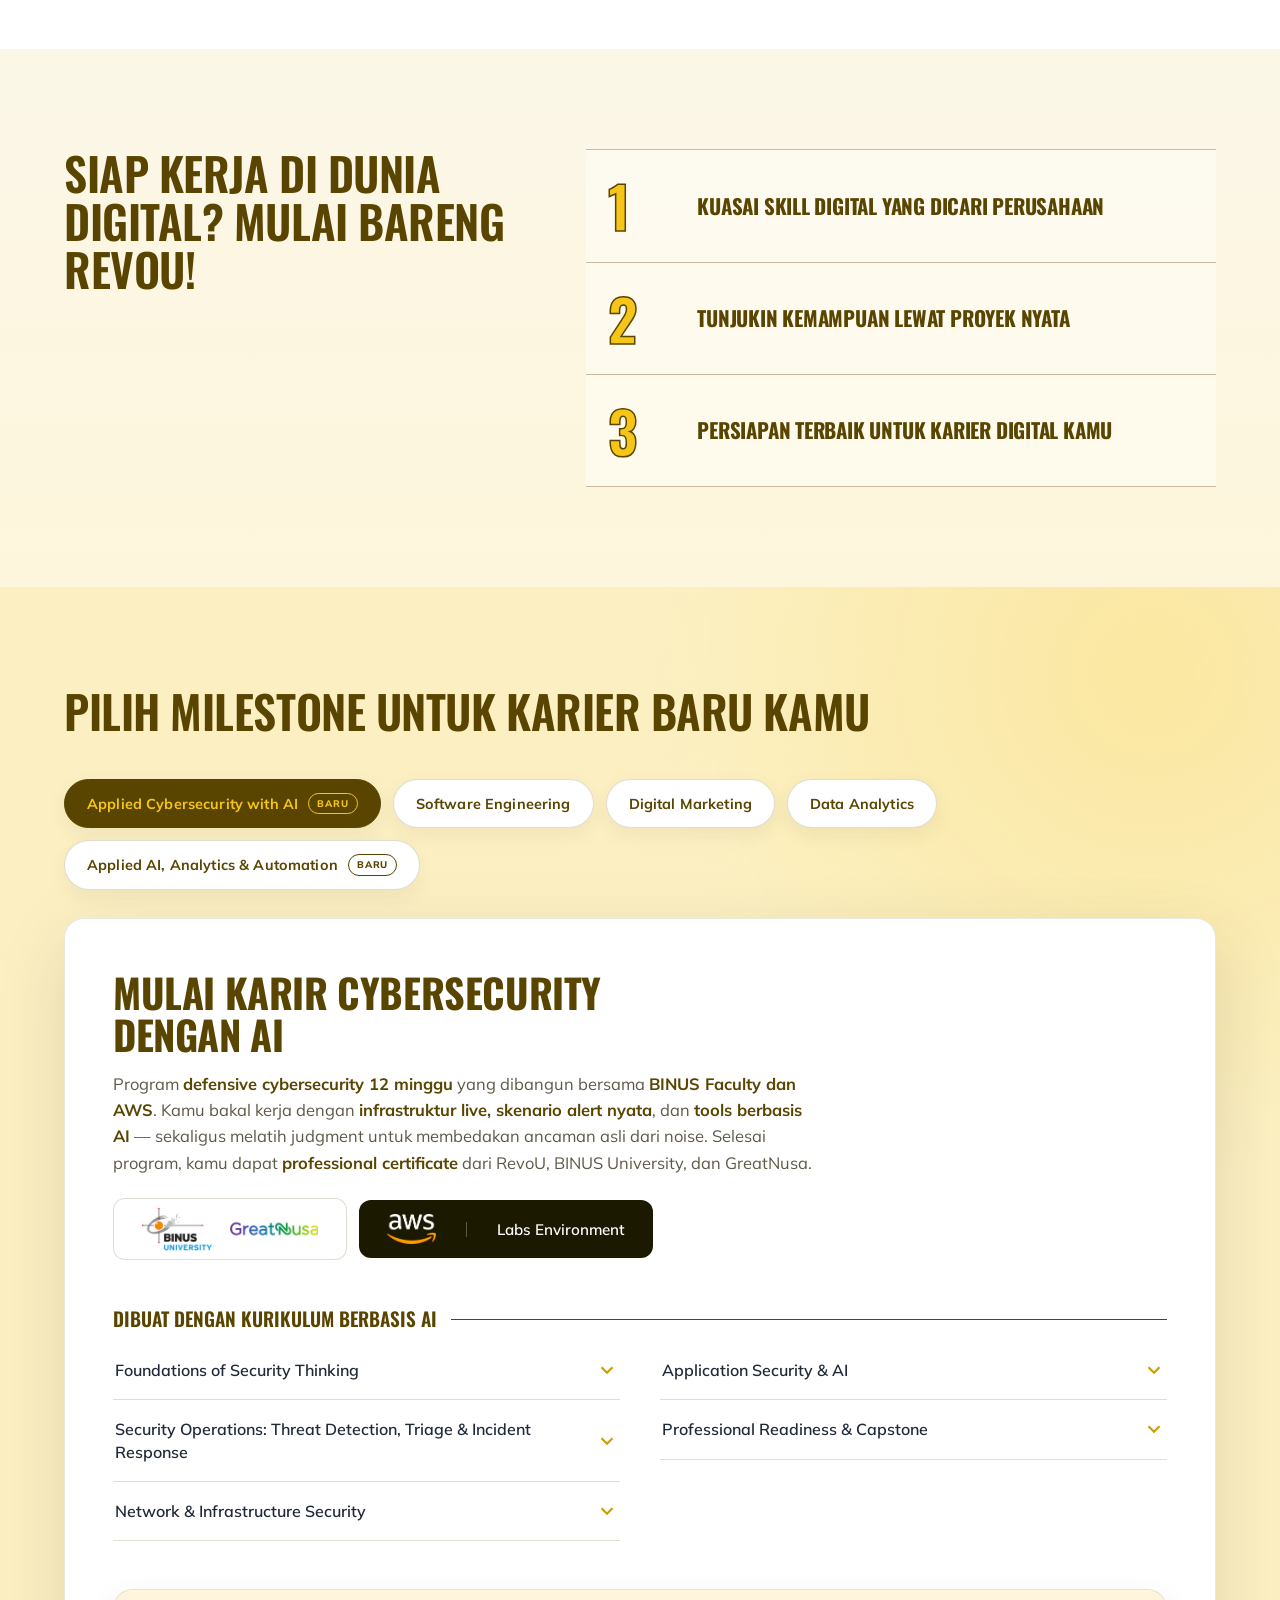
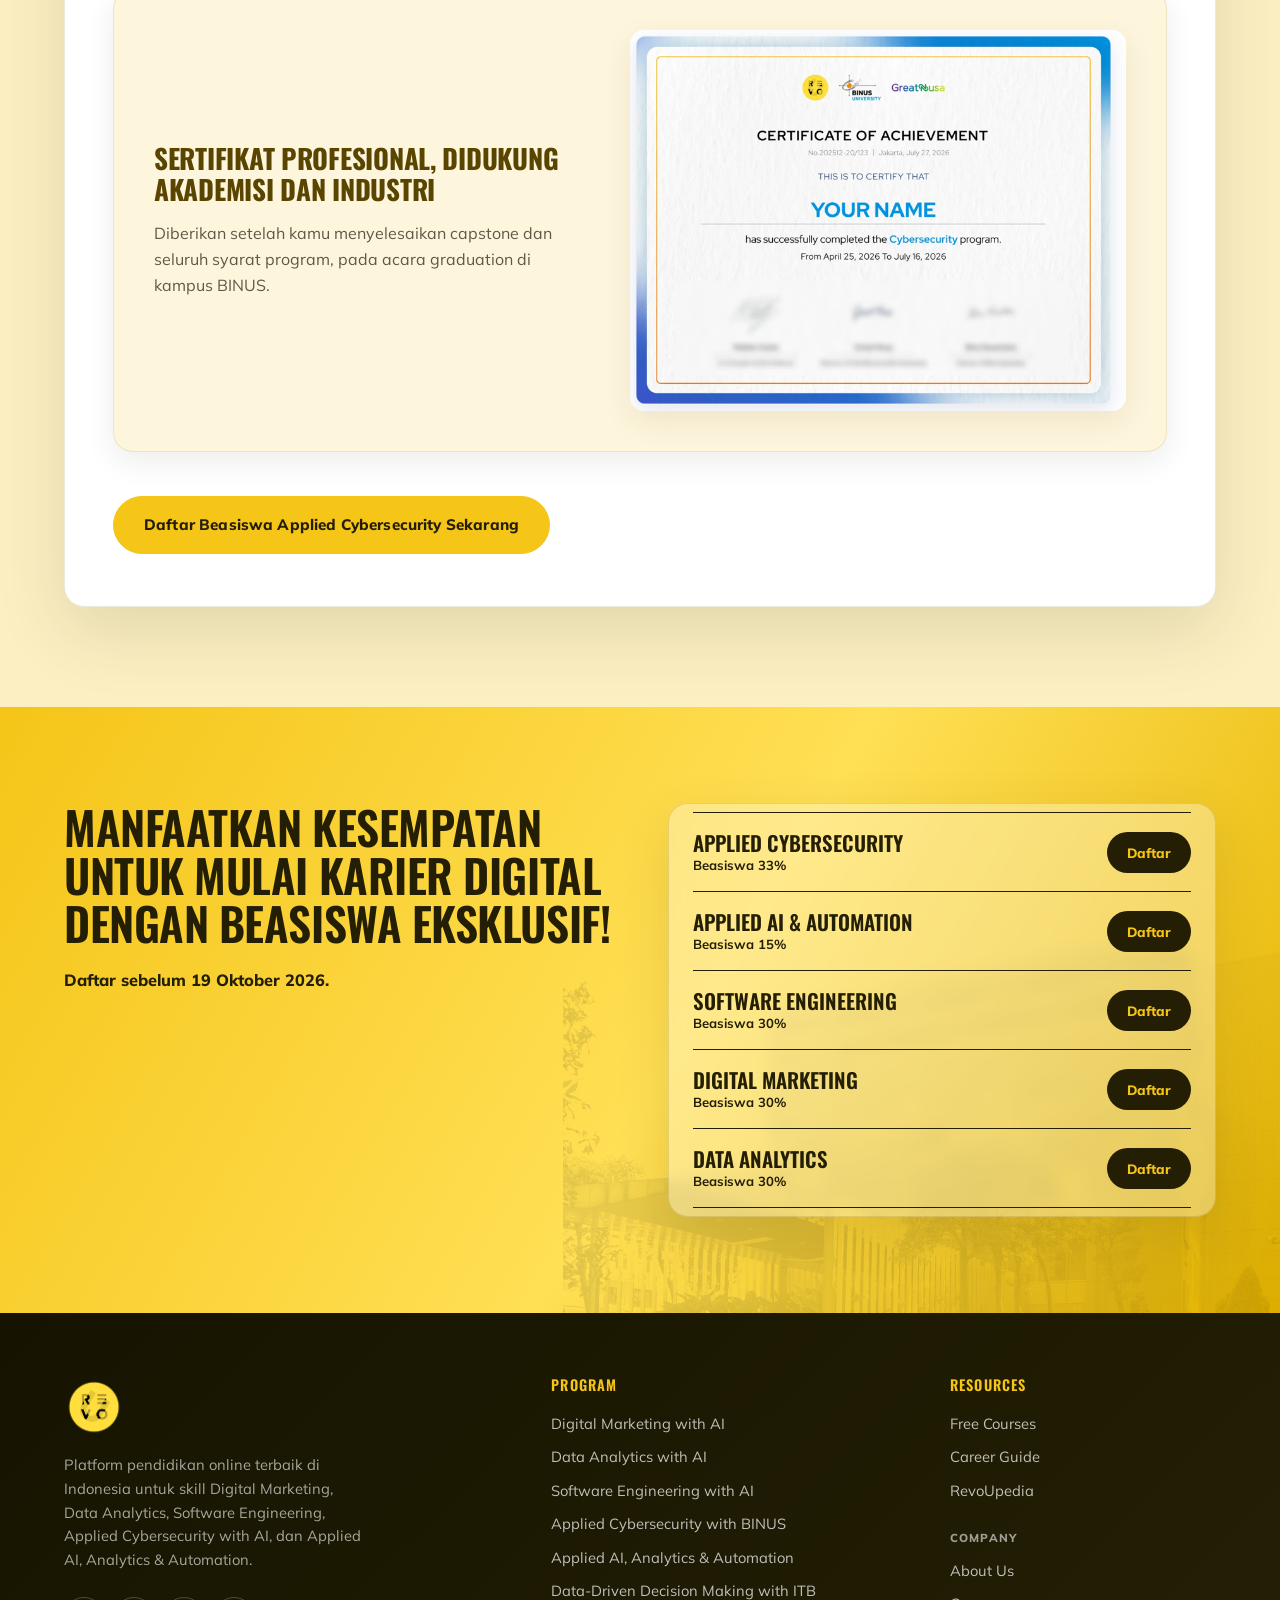
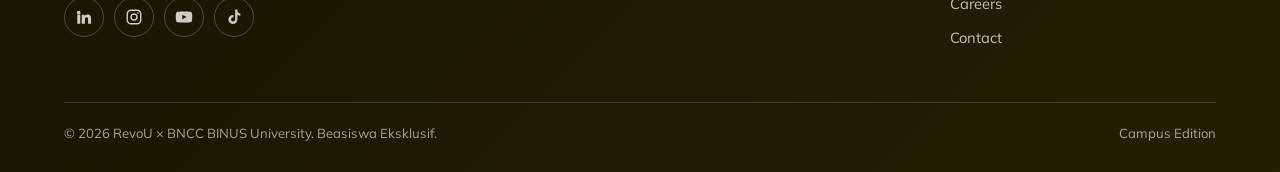
==== commit 94ecda4f: "Extend BNCC registration deadline to 19 October 2026 Co-Authored-By: Claude Opus 5.5 <noreply@anthro" ====
--- a/binus-bncc/index.html
+++ b/binus-bncc/index.html
@@ -11,14 +11,14 @@
 <meta property="og:locale" content="id_ID">
 <meta property="og:url" content="https://offer.revou.co/binus-bncc">
 <meta property="og:title" content="Beasiswa Eksklusif BNCC untuk Karier Masa Depan">
-<meta property="og:description" content="Raih beasiswa eksklusif hingga 33% untuk peserta BNCC CSR 2026 dari RevoU. Daftar sebelum 12 Oktober 2026.">
+<meta property="og:description" content="Raih beasiswa eksklusif hingga 33% untuk peserta BNCC CSR 2026 dari RevoU. Daftar sebelum 19 Oktober 2026.">
 <meta property="og:image" content="https://offer.revou.co/binus-bncc/images/og-image.jpg">
 <meta property="og:image:width" content="2253">
 <meta property="og:image:height" content="1203">
 <meta property="og:image:alt" content="Beasiswa Eksklusif BNCC x RevoU">
 <meta name="twitter:card" content="summary_large_image">
 <meta name="twitter:title" content="Beasiswa Eksklusif BNCC untuk Karier Masa Depan">
-<meta name="twitter:description" content="Raih beasiswa eksklusif hingga 33% untuk peserta BNCC CSR 2026 dari RevoU. Daftar sebelum 12 Oktober 2026.">
+<meta name="twitter:description" content="Raih beasiswa eksklusif hingga 33% untuk peserta BNCC CSR 2026 dari RevoU. Daftar sebelum 19 Oktober 2026.">
 <meta name="twitter:image" content="https://offer.revou.co/binus-bncc/images/og-image.jpg">
 
 <link rel="icon" type="image/png" href="/binus-bncc/images/revou-logo.png">
@@ -603,7 +603,7 @@
       <span class="logo-x" aria-hidden="true">×</span>
       <img src="/binus-bncc/images/bncc-logo.png" alt="BNCC — Bina Nusantara Computer Club, BINUS University" class="logo-bncc-img">
     </div>
-    <a href="#pilih" class="btn top-cta">Daftar sebelum 12 Oktober 2026</a>
+    <a href="#pilih" class="btn top-cta">Daftar sebelum 19 Oktober 2026</a>
   </div>
 </header>
 
@@ -618,7 +618,7 @@
       <p class="lead">Saatnya <b>mulai karier</b> di bidang paling dicari:
         <b>Applied Cybersecurity with AI, Applied AI, Analytics &amp; Automation,
         Software Engineering, Digital Marketing</b>, atau <b>Data Analytics</b> bareng RevoU.</p>
-      <p class="lead"><b>Daftar sebelum 12 Oktober 2026</b> dan dapatkan <b>benefit spesial</b> untuk
+      <p class="lead"><b>Daftar sebelum 19 Oktober 2026</b> dan dapatkan <b>benefit spesial</b> untuk
         peserta BNCC CSR 2026.</p>
       <div class="hero-cta">
         <a href="#pilih" class="btn">Pilih Program</a>
@@ -630,7 +630,7 @@
       <div class="offer-number"><small>Hingga</small><span class="offer-value">33<i>%</i></span></div>
       <p class="offer-title">Beasiswa biaya program</p>
       <p class="offer-copy">Untuk peserta BNCC CSR 2026.</p>
-      <p class="offer-deadline">Daftar sebelum 12 Oktober 2026</p>
+      <p class="offer-deadline">Daftar sebelum 19 Oktober 2026</p>
     </aside>
   </div>
   <div class="hero-proof" aria-label="Rating RevoU dan perusahaan tempat alumni bekerja">
@@ -1076,7 +1076,7 @@
   <div class="wrap final-grid">
     <div>
       <h2>Manfaatkan kesempatan untuk mulai karier digital dengan beasiswa eksklusif!</h2>
-      <p class="deadline">Daftar sebelum 12 Oktober 2026.</p>
+      <p class="deadline">Daftar sebelum 19 Oktober 2026.</p>
     </div>
     <ul class="cta-list">
       <li><a href="https://cybersecurity-fp.paperform.co/?page=binus-socs" target="_blank" rel="noopener"><span class="cta-name">Applied Cybersecurity<small>Beasiswa 33%</small></span><span class="cta-pill">Daftar</span></a></li>
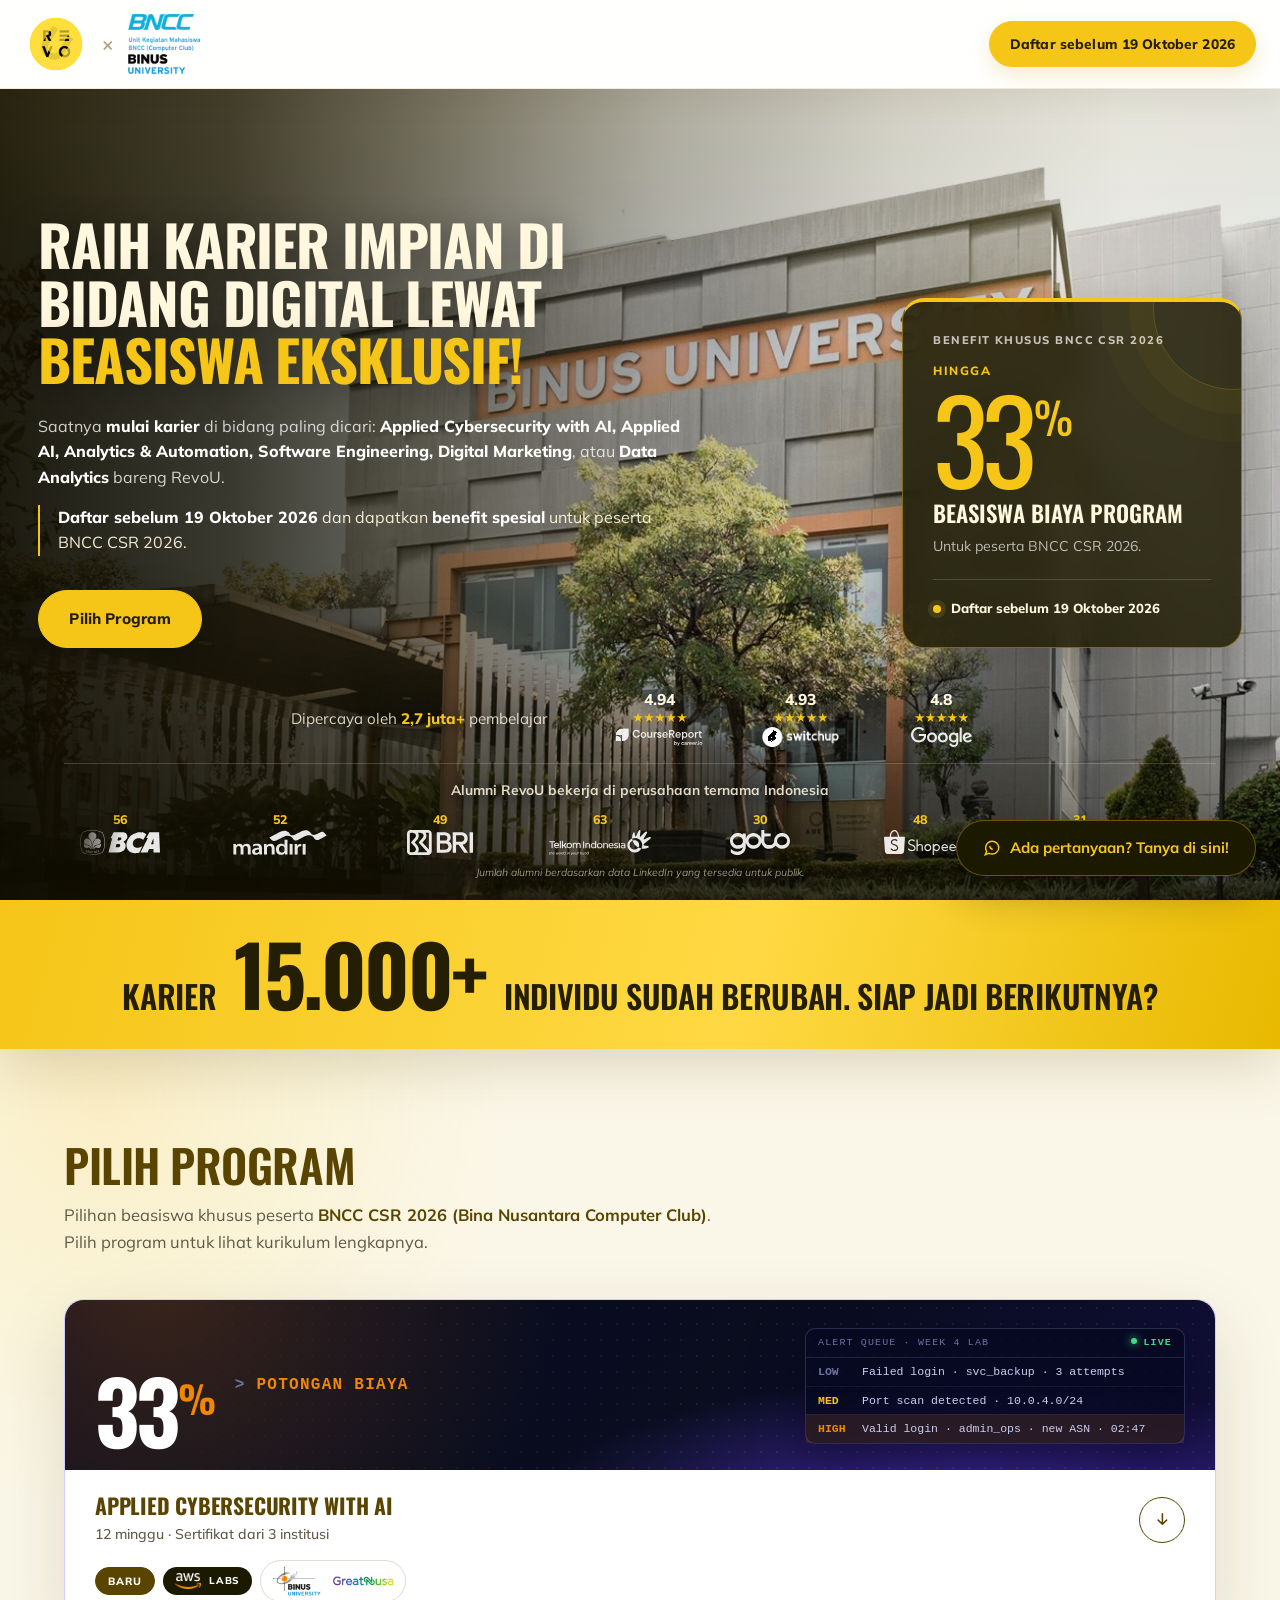
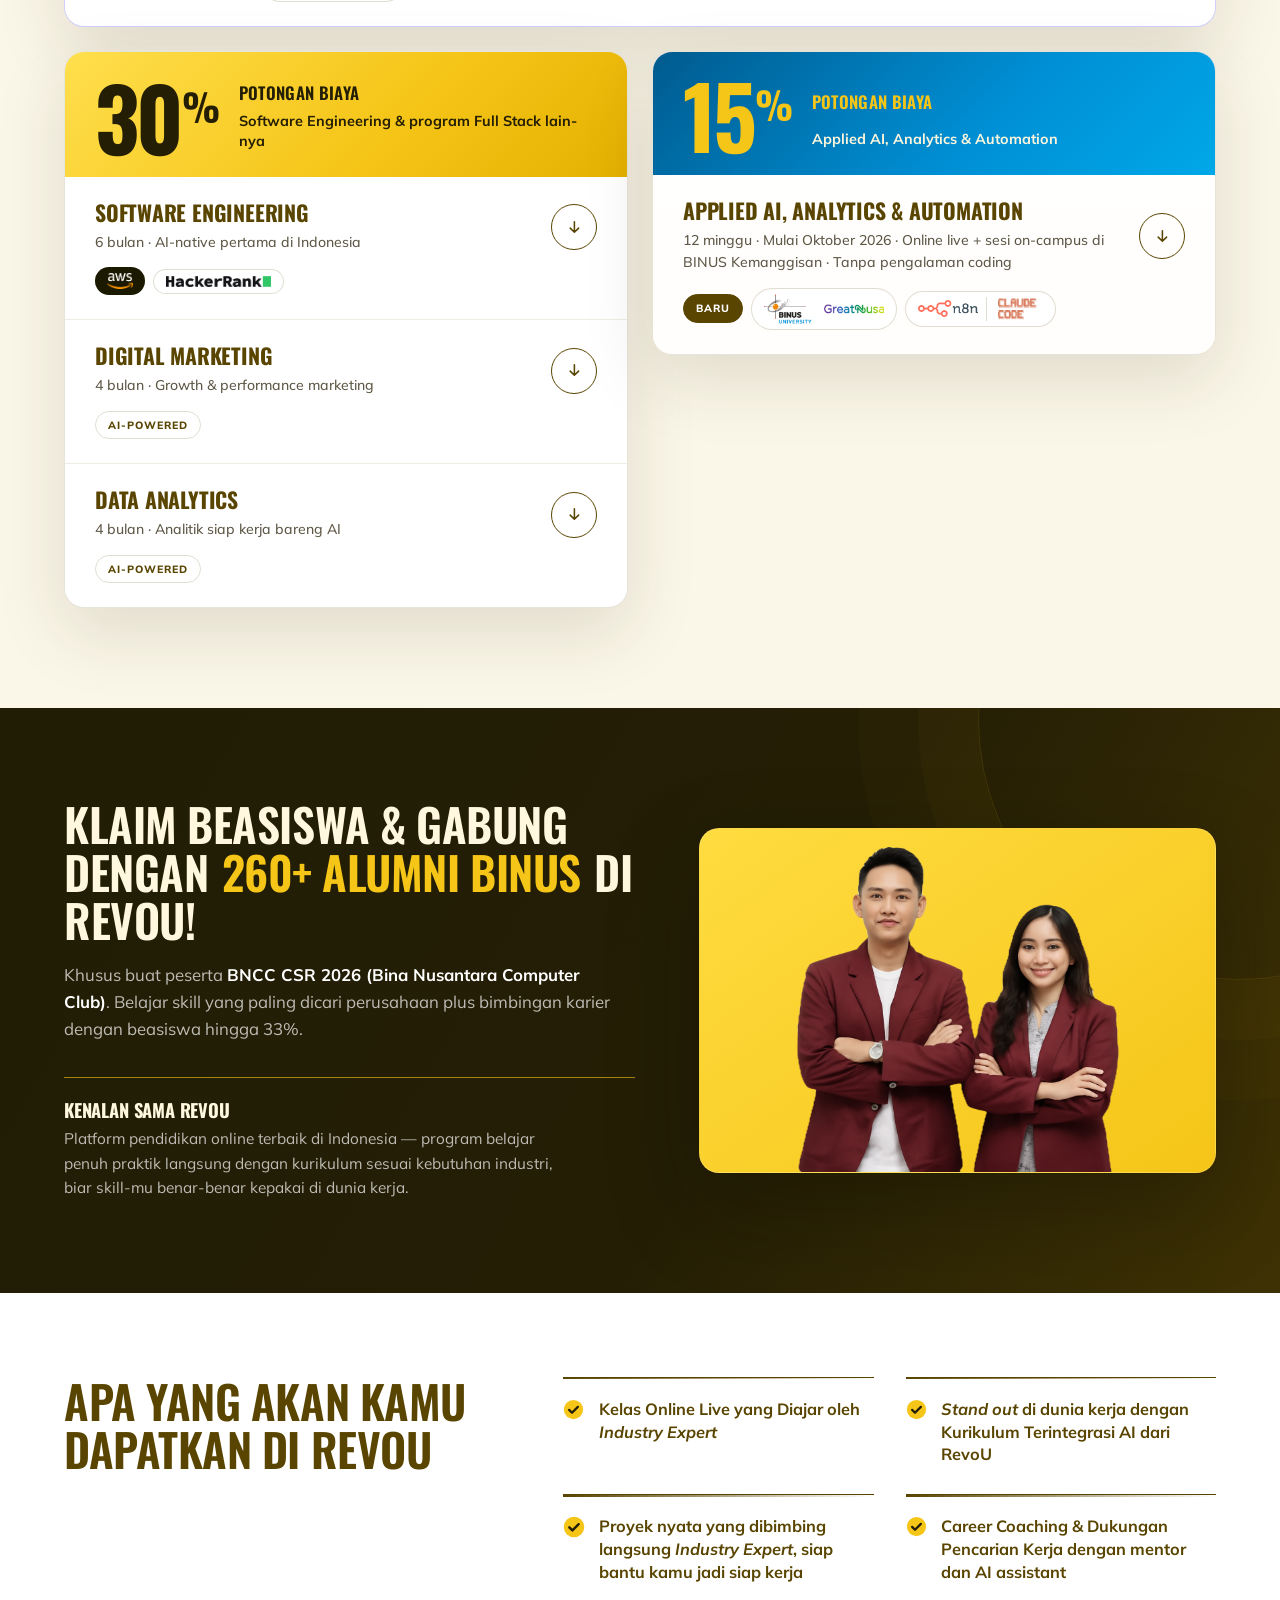
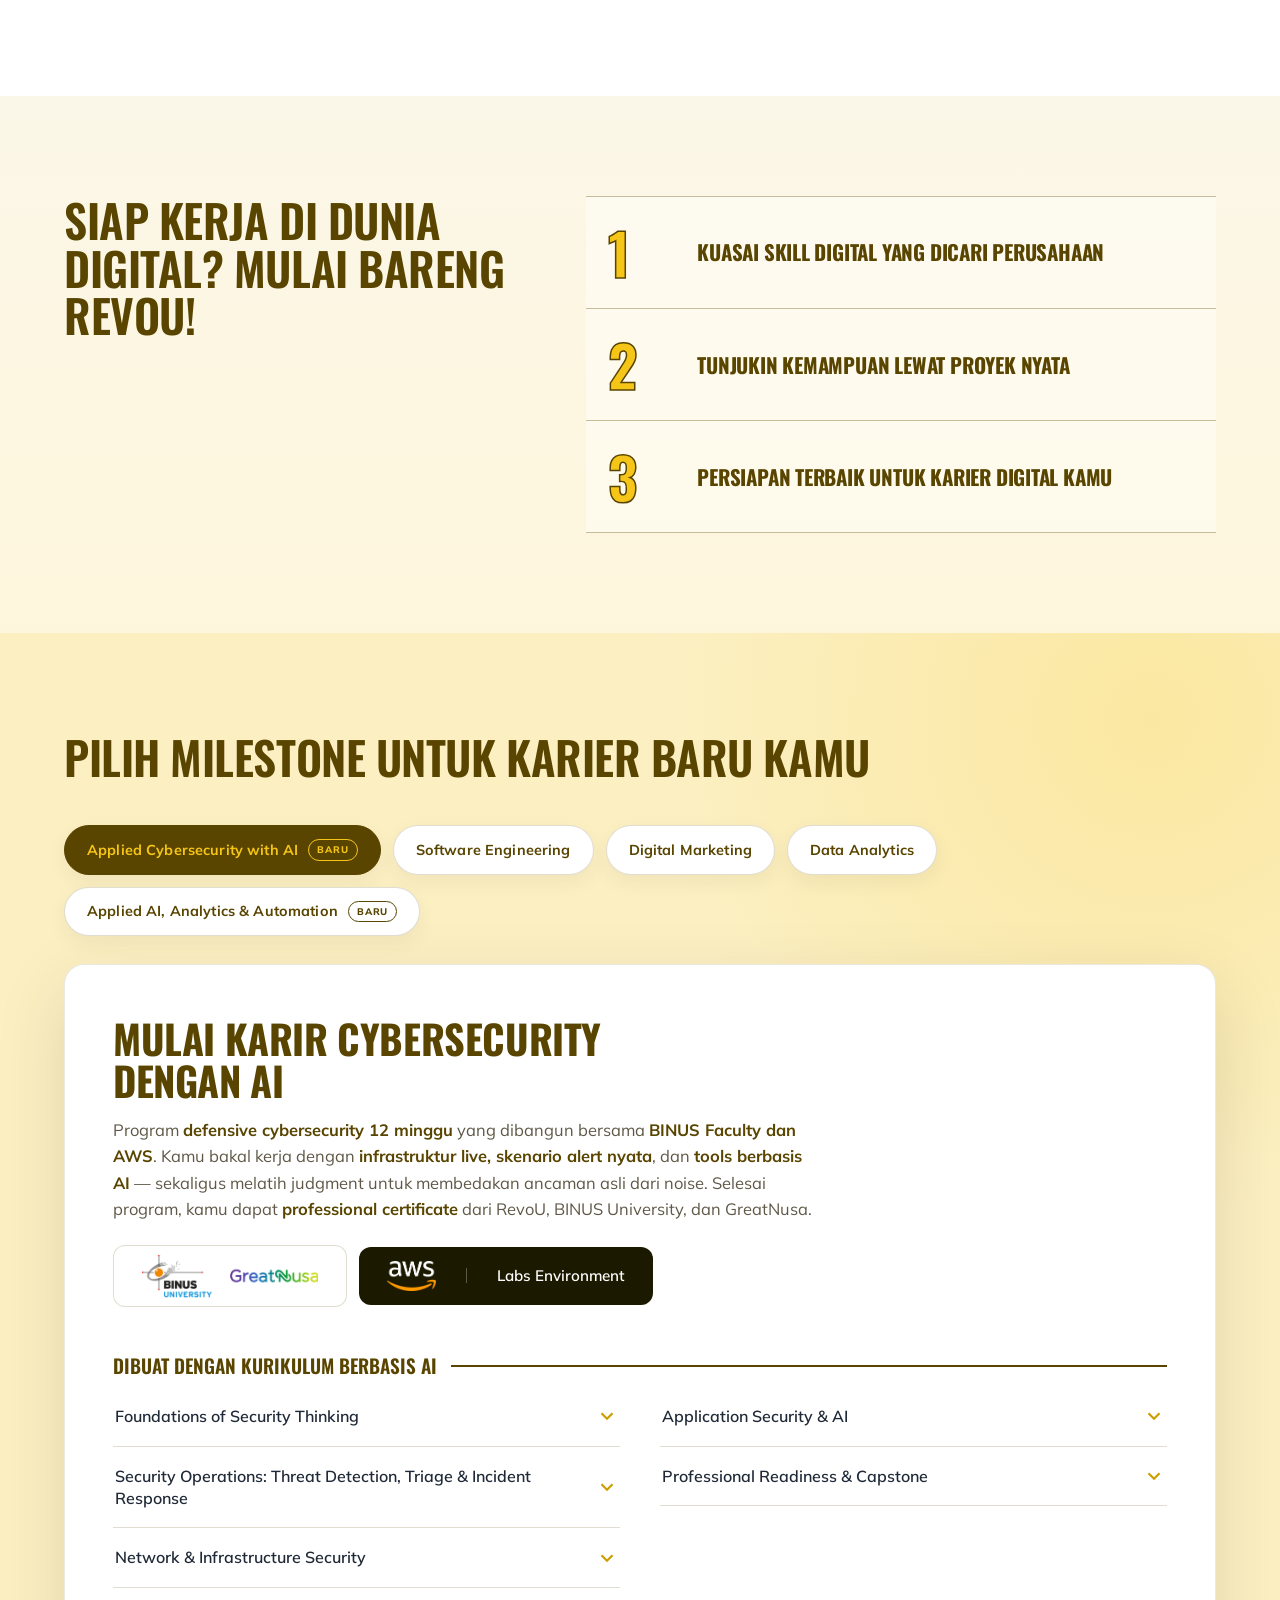
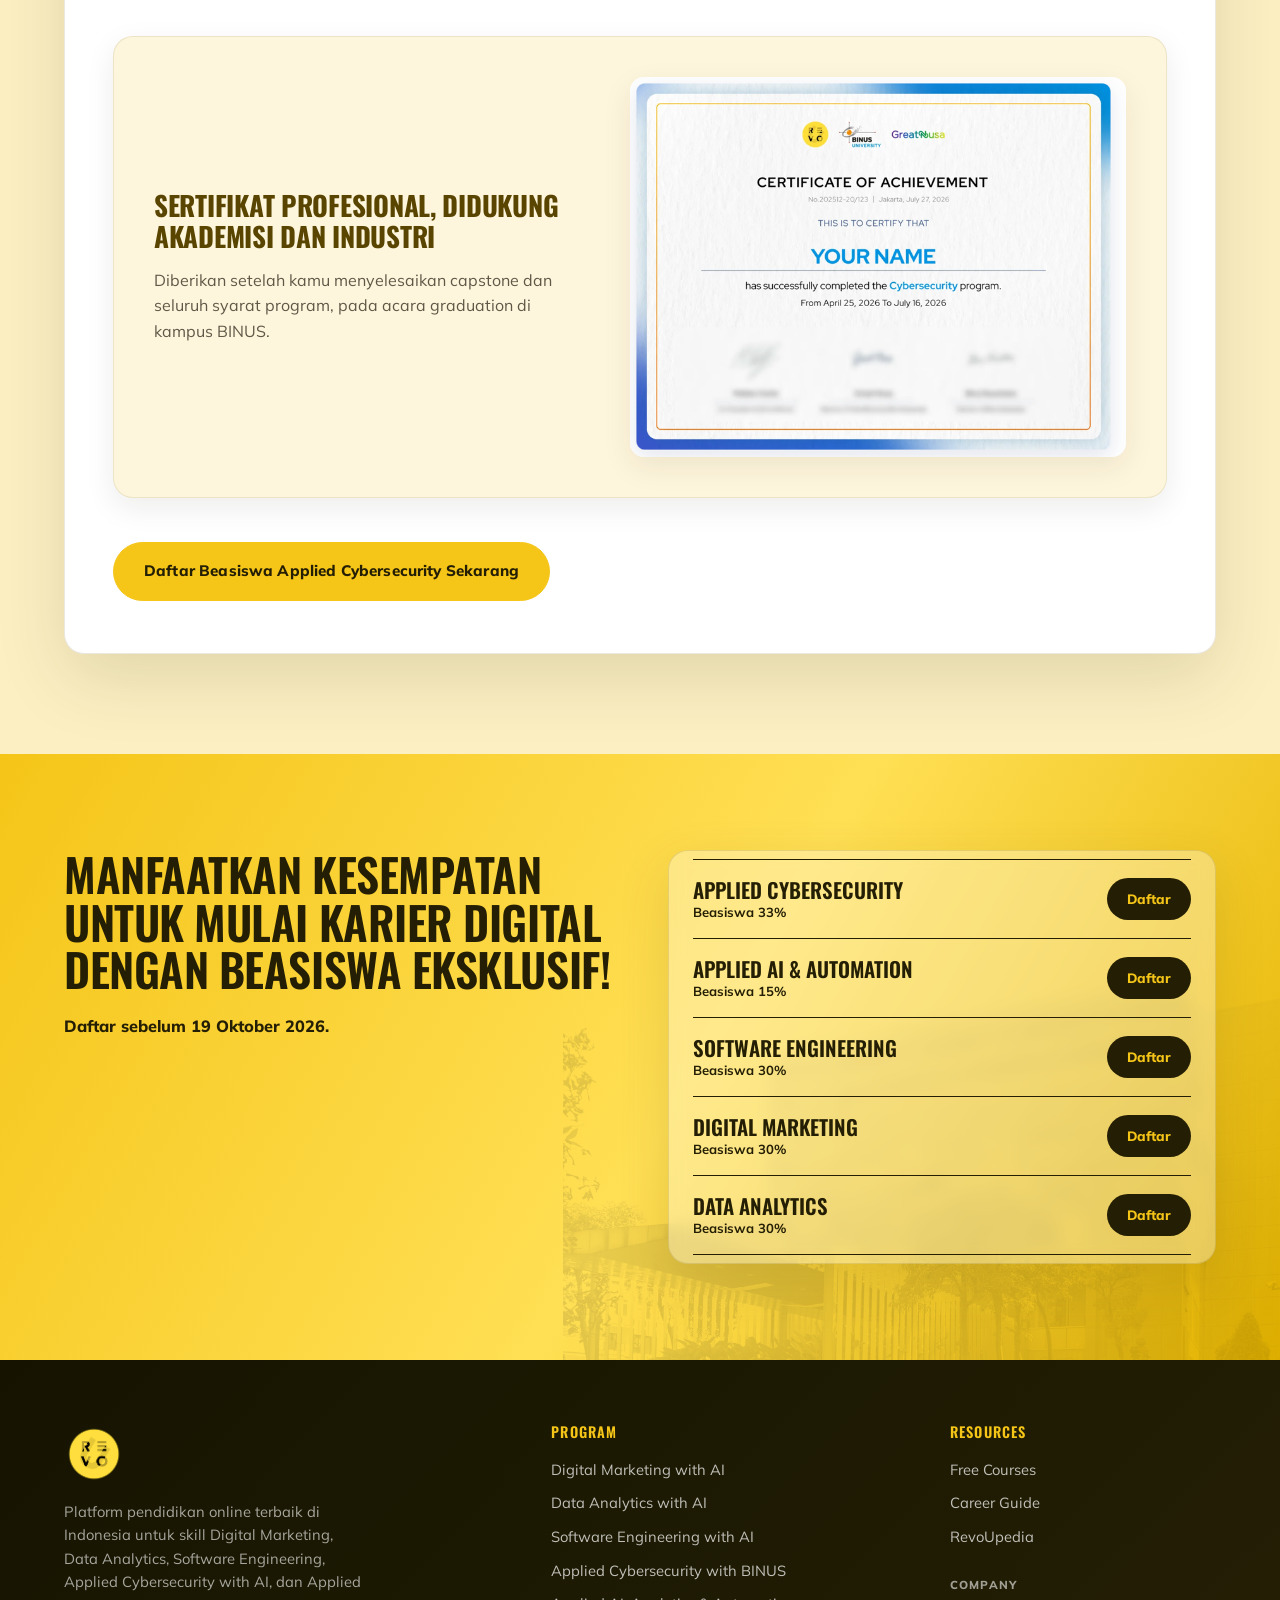
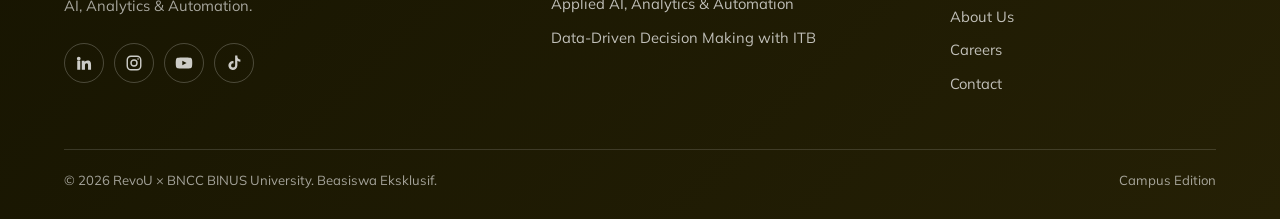
==== commit 1c5dc14b: "Give BNCC Cybersecurity tier the SOC-console header Same 33% tier head as the BINUS offer page: navy" ====
--- a/binus-bncc/index.html
+++ b/binus-bncc/index.html
@@ -496,7 +496,37 @@
   .t30 .tier-head{background:linear-gradient(135deg,#ffdf4d 0%,var(--yellow) 58%,#e3b100 100%)}
   .t15{background:linear-gradient(180deg,#fff 0%,#fffcf3 100%)}
   .t15 .tier-head{background:linear-gradient(135deg,#005b8f 0%,#008ed3 58%,#00a8e8 100%)}
-  .t33 .tier-head{background:linear-gradient(135deg,#211d05 0%,var(--brown-deep) 58%,#3e3204 100%)}
+  /* Cybersecurity tier borrows the programme page's SOC look: night-navy console, violet glow,
+     orange signal colour and a live-looking alert queue. */
+  .t33{border-color:rgba(91,76,255,.28)}
+  .t33 .tier-head{position:relative;isolation:isolate;overflow:hidden;grid-template-columns:auto 1fr auto;
+    background:radial-gradient(ellipse 60% 120% at 78% 120%,rgba(110,64,255,.55),transparent 62%),
+      radial-gradient(circle at 8% -20%,rgba(240,135,0,.22),transparent 38%),
+      linear-gradient(135deg,#070922 0%,#090d1e 55%,#120f3a 100%)}
+  .t33 .tier-head::before{content:"";position:absolute;inset:0;z-index:-1;opacity:.5;
+    background-image:radial-gradient(rgba(160,170,230,.22) 1px,transparent 1.2px);background-size:16px 16px;
+    -webkit-mask-image:linear-gradient(90deg,transparent,#000 55%);mask-image:linear-gradient(90deg,transparent,#000 55%)}
+  .t33 .tier-rate{color:#fff}
+  .t33 .tier-rate i{color:#f08700}
+  .t33 .tier-lbl{grid-row:1/3;align-self:center;color:#f08700;font-family:ui-monospace,SFMono-Regular,Menlo,Consolas,monospace;
+    font-size:1rem;font-weight:700;letter-spacing:.08em}
+  .t33 .tier-lbl::before{content:"> ";color:#6b739e}
+  .term{grid-column:3;grid-row:1/3;align-self:center;width:min(380px,36vw);border:1px solid rgba(107,115,158,.35);
+    border-radius:10px;background:rgba(7,9,34,.82);font-family:ui-monospace,SFMono-Regular,Menlo,Consolas,monospace;
+    font-size:.72rem;line-height:1;color:#c9cff0;box-shadow:0 18px 50px rgba(5,4,30,.5)}
+  .term-top{display:flex;justify-content:space-between;padding:9px 12px;border-bottom:1px solid rgba(107,115,158,.25);
+    color:#6b739e;letter-spacing:.12em;text-transform:uppercase;font-size:.62rem}
+  .term-top b{color:#3ddc84;font-weight:700}
+  .term-top b::before{content:"";display:inline-block;width:6px;height:6px;margin-right:6px;border-radius:50%;
+    background:#3ddc84;box-shadow:0 0 8px #3ddc84;vertical-align:1px;animation:termPulse 1.6s ease-in-out infinite}
+  .term-row{display:grid;grid-template-columns:34px 1fr;gap:10px;padding:8px 12px;white-space:nowrap;overflow:hidden;text-overflow:ellipsis}
+  .term-row+.term-row{border-top:1px solid rgba(107,115,158,.12)}
+  .term-row em{font-style:normal;font-weight:700;color:#6b739e}
+  .term-row.med em{color:var(--yellow)}
+  .term-row.hi{background:rgba(240,135,0,.12)}
+  .term-row.hi em{color:#f08700}
+  @keyframes termPulse{50%{opacity:.35}}
+  @media(max-width:760px){.term{display:none}.t33 .tier-head{grid-template-columns:auto 1fr}.t33 .tier-lbl{font-size:.8rem;white-space:nowrap}}
   .prog{background:rgba(255,255,255,.76)}
   .prog:hover{background:#fff9e6}
   .prog-go{box-shadow:inset 0 0 0 0 var(--yellow);transition:background .2s ease,border-color .2s ease,color .2s ease,transform .2s ease}
@@ -699,7 +729,12 @@
         <div class="tier-head">
           <span class="tier-rate">33<i>%</i></span>
           <span class="tier-lbl">Potongan biaya</span>
-          <span class="tier-for">Applied Cybersecurity with AI</span>
+          <span class="term" aria-hidden="true">
+            <span class="term-top">Alert queue · week 4 lab <b>live</b></span>
+            <span class="term-row"><em>LOW</em>Failed login · svc_backup · 3 attempts</span>
+            <span class="term-row med"><em>MED</em>Port scan detected · 10.0.4.0/24</span>
+            <span class="term-row hi"><em>HIGH</em>Valid login · admin_ops · new ASN · 02:47</span>
+          </span>
         </div>
         <a href="#program" data-goto="cs" class="prog">
           <span class="prog-name">Applied Cybersecurity with AI</span>
